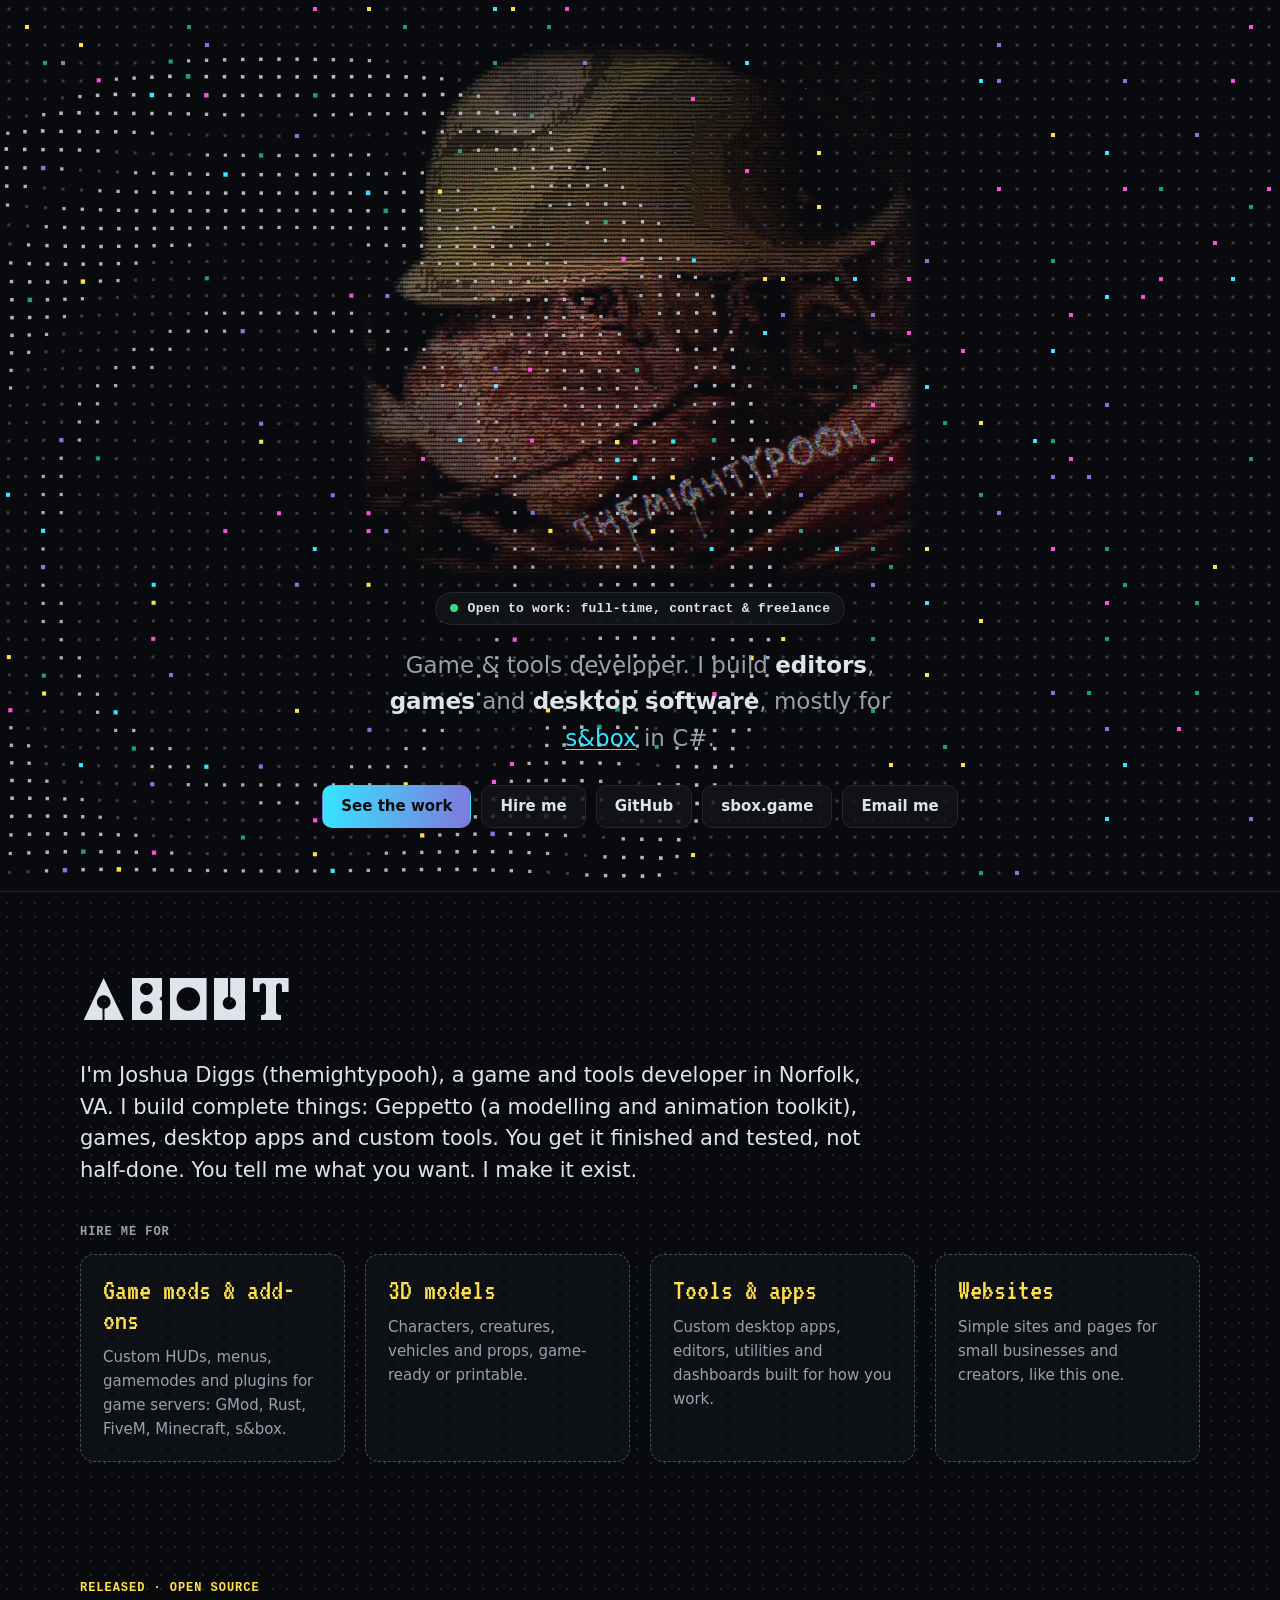
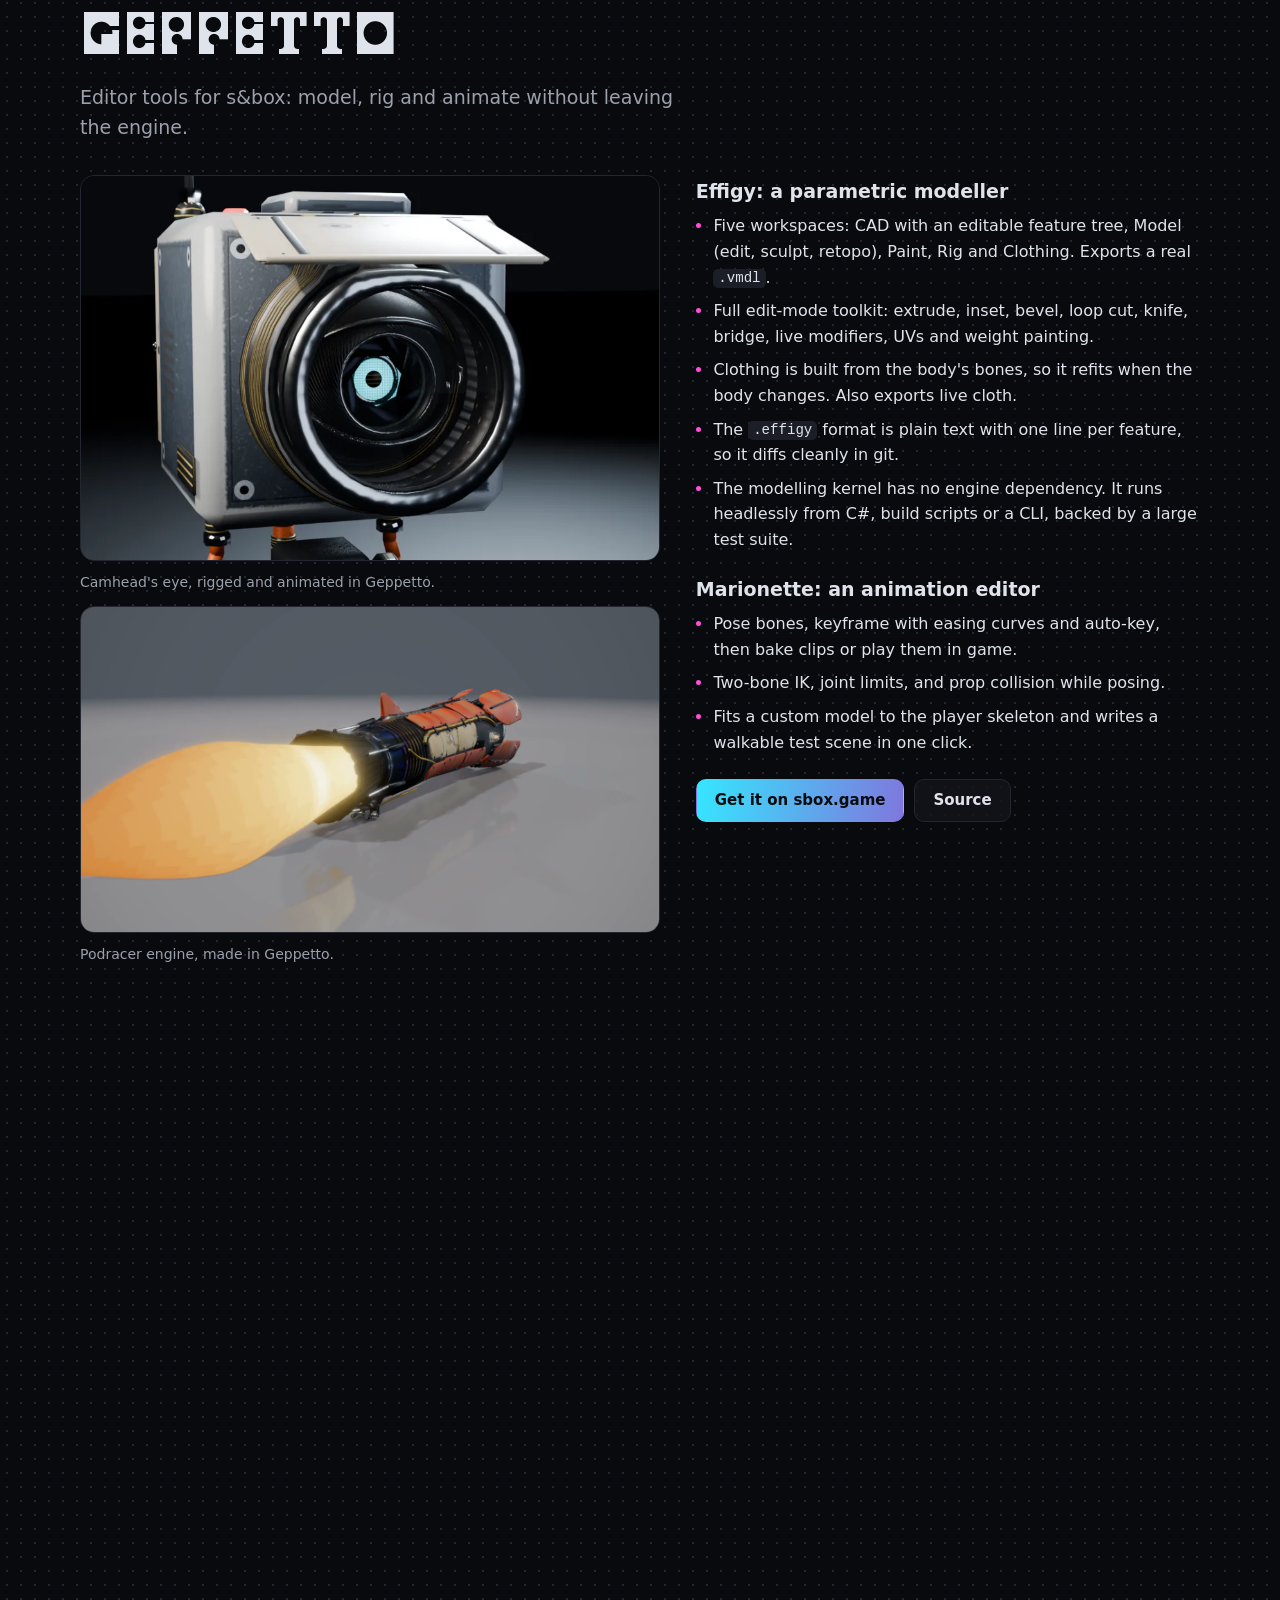
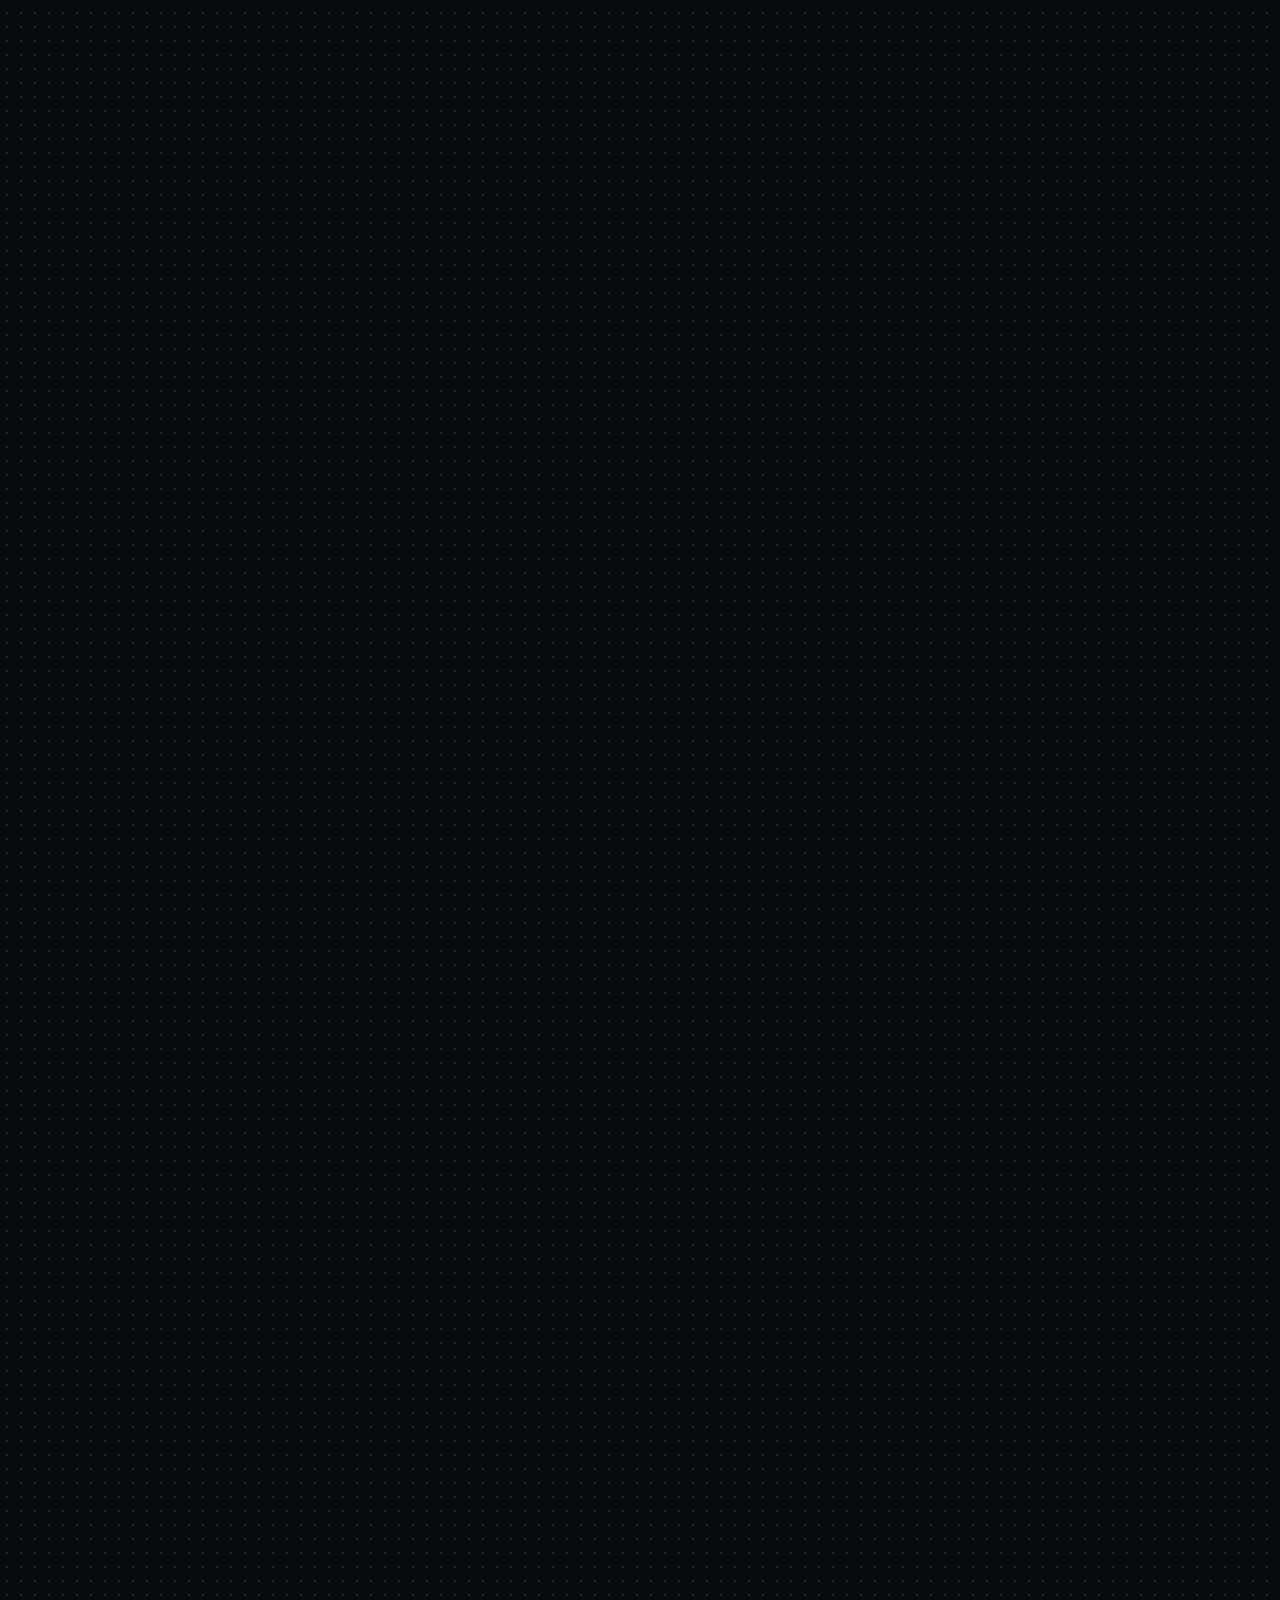
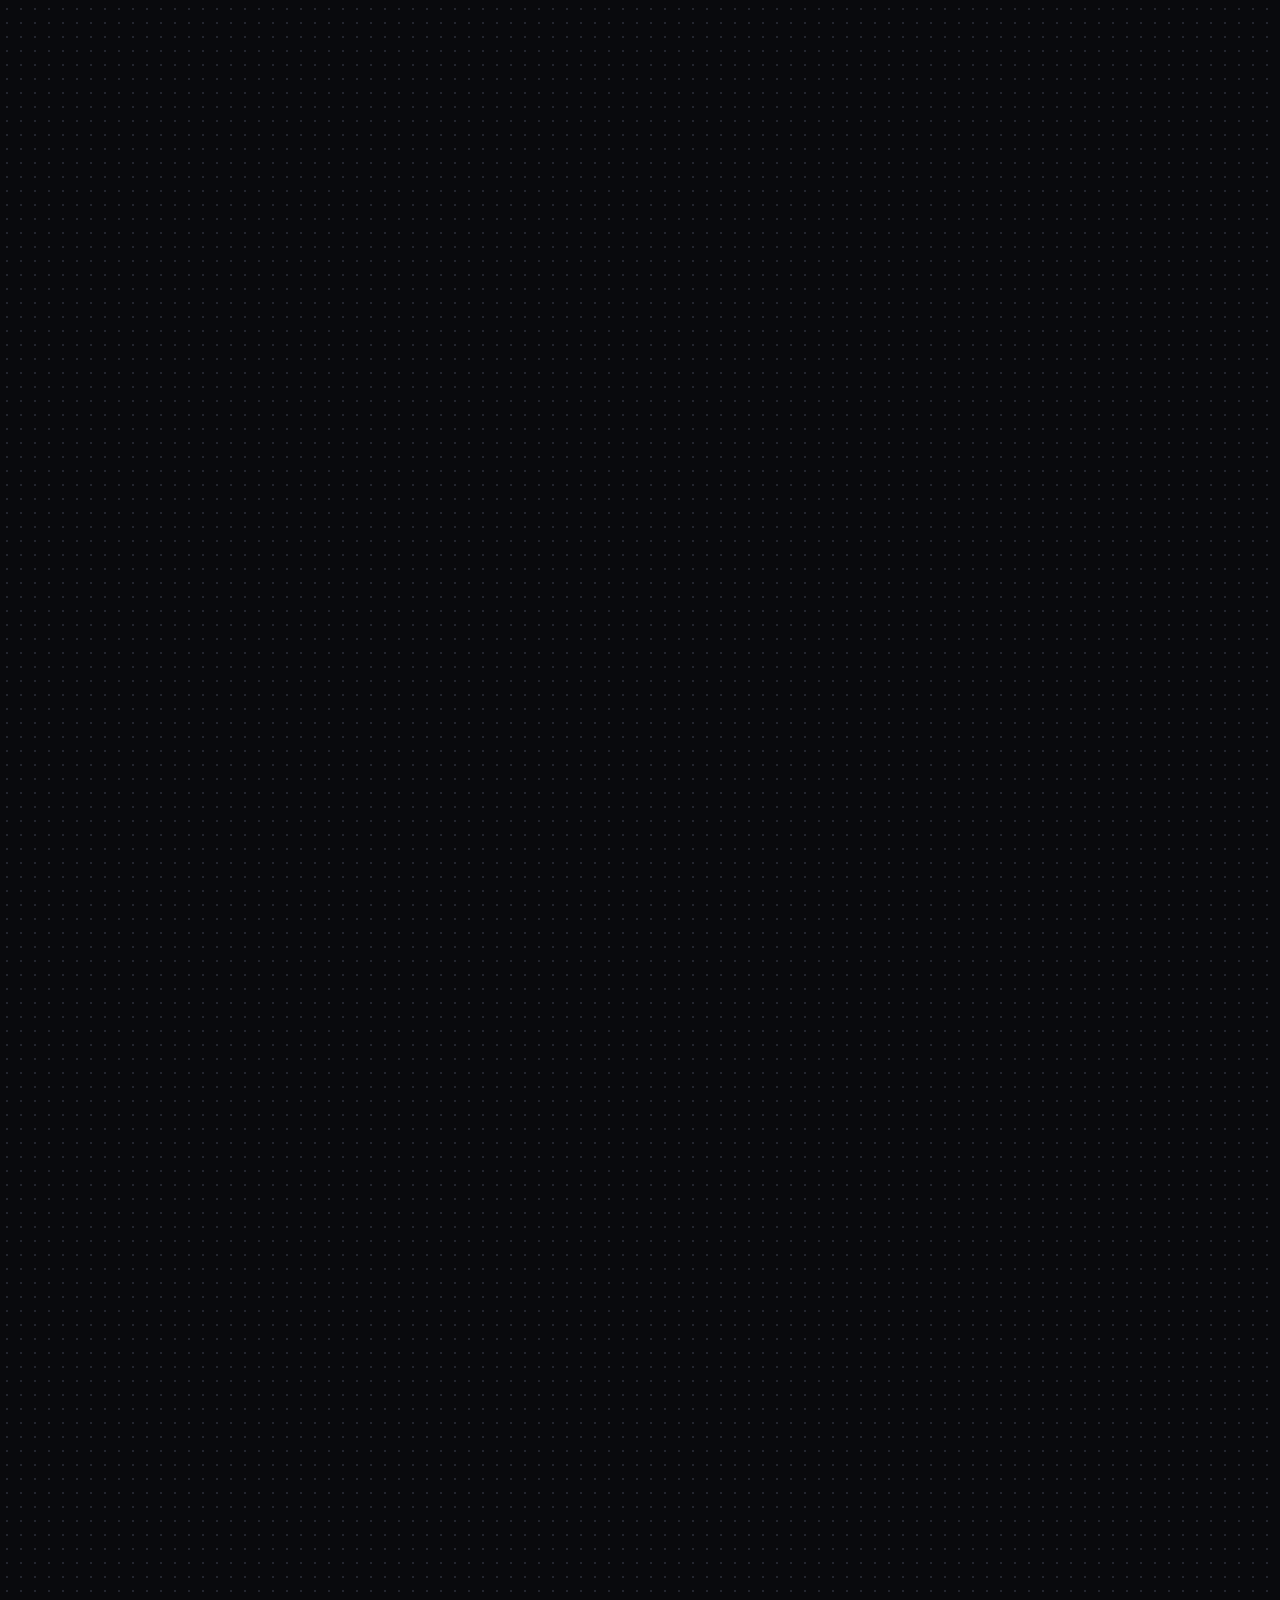
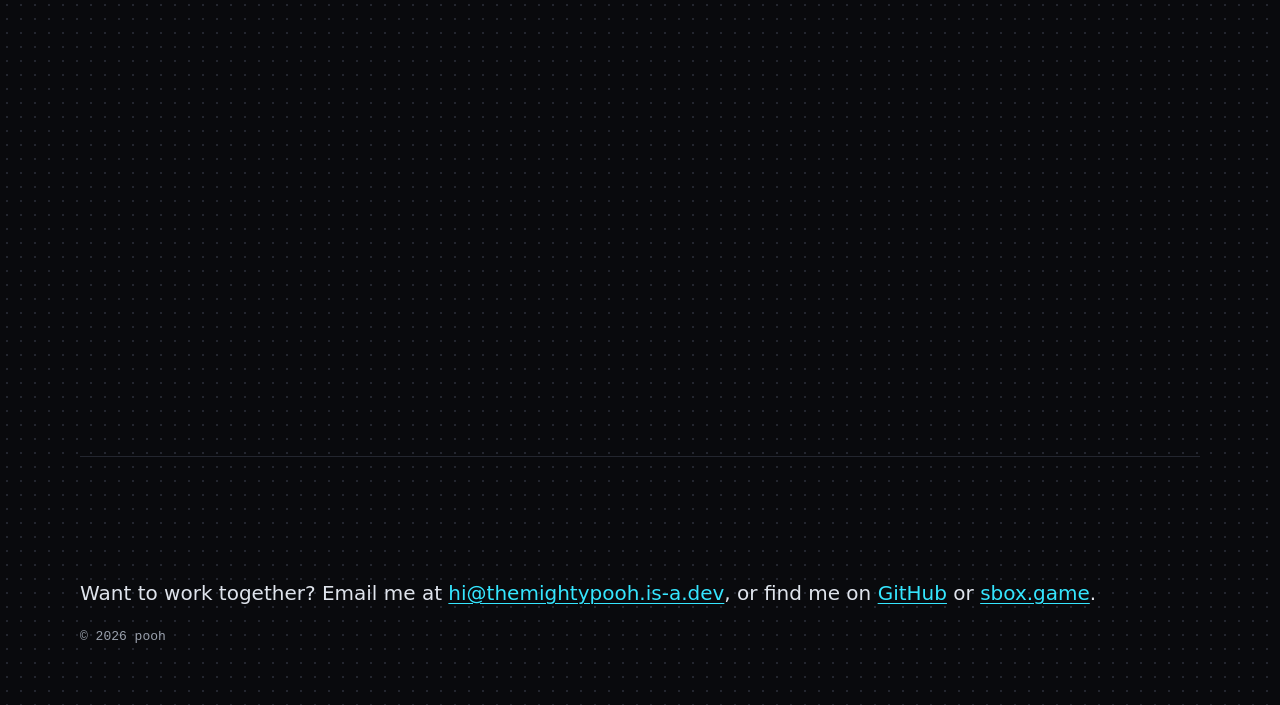
==== index.html @ 2a0cbde3 "Phones: static CSS dot grid behind the hero instead Co-Authored-By: Claude Opus 5.5 <noreply@anthrop" ====
<!doctype html>
<html lang="en">
<head>
<meta charset="utf-8">
<meta name="viewport" content="width=device-width, initial-scale=1">
<title>pooh — game & tools developer</title>
<meta name="description" content="Game and tools developer for s&box. Geppetto (Effigy + Marionette), wavegoo, Midnight AM, Survey Sentence and more.">
<meta property="og:title" content="pooh — game & tools developer">
<meta property="og:description" content="Editors, games and desktop software, mostly for s&box.">
<meta property="og:image" content="https://themightypooh.github.io/img/wavegoo-poster.jpg">
<meta name="theme-color" content="#090a0d">
<link rel="preload" href="fonts/WavegooRoundsquare.woff2" as="font" type="font/woff2" crossorigin>
<link rel="stylesheet" href="style.css?v=5">
<link rel="stylesheet" href="mini-desktop.css?v=15">
</head>
<body>

<header class="hero">
  <canvas id="dots" aria-hidden="true"></canvas>
  <video class="hero-splash lazy-video" data-src="media/rat-splash-hero.mp4" data-hold="3.9,6.85" muted playsinline preload="none" poster="img/rat-poster.webp" aria-label="THEMIGHTYPOOH rat splash"></video>
  <div class="hero-inner wrap">
    <p class="status"><span class="pulse"></span>Open to work: full-time, contract &amp; freelance</p>
    <p class="lede">Game &amp; tools developer. I build <b>editors</b>, <b>games</b> and <b>desktop software</b>, mostly for <a href="https://sbox.game/pooh">s&amp;box</a> in C#.</p>
    <nav class="links">
      <a class="btn" href="#work">See the work</a>
      <a class="btn ghost" href="#about">Hire me</a>
      <a class="btn ghost" href="https://github.com/themightypooh">GitHub</a>
      <a class="btn ghost" href="https://sbox.game/pooh">sbox.game</a>
      <a class="btn ghost js-mail" href="#about" data-u="hi" data-d="themightypooh.is-a.dev">Email me</a>
    </nav>
  </div>
</header>

<main id="work">

  <section class="wrap" id="about">
    <h2 class="section-title">About</h2>
    <p class="about">I'm Joshua Diggs (themightypooh), a game and tools developer in Norfolk, VA. I build complete things: Geppetto (a modelling and animation toolkit), games, desktop apps and custom tools. You get it finished and tested, not half-done. You tell me what you want. I make it exist.</p>
    <h3 class="hire-title">Hire me for</h3>
    <div class="lab hire">
      <article>
        <h3>Game mods &amp; add-ons</h3>
        <p>Custom HUDs, menus, gamemodes and plugins for game servers: GMod, Rust, FiveM, Minecraft, s&amp;box.</p>
      </article>
      <article>
        <h3>3D models</h3>
        <p>Characters, creatures, vehicles and props, game-ready or printable.</p>
      </article>
      <article>
        <h3>Tools &amp; apps</h3>
        <p>Custom desktop apps, editors, utilities and dashboards built for how you work.</p>
      </article>
      <article>
        <h3>Websites</h3>
        <p>Simple sites and pages for small businesses and creators, like this one.</p>
      </article>
    </div>
  </section>

  <section class="feature wrap">
    <div class="feature-head">
      <p class="tag released">Released · open source</p>
      <h2>Geppetto</h2>
      <p class="sub">Editor tools for s&amp;box: model, rig and animate without leaving the engine.</p>
    </div>
    <div class="feature-body">
      <div class="gallery two">
        <figure class="clip">
          <video class="lazy-video" data-src="media/camhead-eyes.mp4" poster="img/camhead-eyes-poster.webp" muted loop playsinline preload="none" width="900" height="900" style="aspect-ratio:3/2;object-fit:cover;object-position:50% 45%" aria-label="Camhead, the camcorder-headed robot, looking around and blinking"></video>
          <figcaption>Camhead's eye, rigged and animated in Geppetto.</figcaption>
        </figure>
        <figure class="clip">
          <video class="lazy-video" data-src="media/podracer-engine.mp4" poster="img/podracer-engine-poster.jpg" muted loop playsinline preload="none" width="1280" height="720" aria-label="Podracer engine orbit: intake fan spinning, engine lights up to a full burn and shuts down"></video>
          <figcaption>Podracer engine, made in Geppetto.</figcaption>
        </figure>
      </div>
      <div class="copy">
        <h3>Effigy: a parametric modeller</h3>
        <ul>
          <li>Five workspaces: CAD with an editable feature tree, Model (edit, sculpt, retopo), Paint, Rig and Clothing. Exports a real <code>.vmdl</code>.</li>
          <li>Full edit-mode toolkit: extrude, inset, bevel, loop cut, knife, bridge, live modifiers, UVs and weight painting.</li>
          <li>Clothing is built from the body's bones, so it refits when the body changes. Also exports live cloth.</li>
          <li>The <code>.effigy</code> format is plain text with one line per feature, so it diffs cleanly in git.</li>
          <li>The modelling kernel has no engine dependency. It runs headlessly from C#, build scripts or a CLI, backed by a large test suite.</li>
        </ul>
        <h3>Marionette: an animation editor</h3>
        <ul>
          <li>Pose bones, keyframe with easing curves and auto-key, then bake clips or play them in game.</li>
          <li>Two-bone IK, joint limits, and prop collision while posing.</li>
          <li>Fits a custom model to the player skeleton and writes a walkable test scene in one click.</li>
        </ul>
        <p class="actions">
          <a class="btn" href="https://sbox.game/pooh/geppetto">Get it on sbox.game</a>
          <a class="btn ghost" href="https://github.com/themightypooh/Geppetto">Source</a>
        </p>
      </div>
    </div>
  </section>

  <section class="feature desk-section" id="desktop">
    <div class="feature-head wrap">
      <p class="tag released">Open source · daily driver · try it</p>
      <h2>wavegoo</h2>
      <p class="sub">My own desktop shell for KDE Plasma on Wayland, written from scratch in Quickshell (QML + GLSL). This is it, running in your browser: the same shaders, the same layout, shrunk to fit.</p>
    </div>
    <div class="desk-bleed">
      <div class="md-frame" id="md-frame">
        <div class="md-screen" id="md-screen" aria-label="Interactive miniature of the wavegoo desktop"></div>
      </div>
    </div>
    <div class="wrap desk-foot">
      <p class="md-hint md-hint-touch">Tap the orb for the start menu and drag things around, or open it fullscreen below and turn your phone sideways.</p>
      <p class="md-hint md-hint-mouse">Hover the bar, click the orb for the start menu, drag the cabinet, hourglass and counter anywhere, drag a note onto a drawer, click the hourglass. Best on a big screen.</p>
      <p class="actions"><a class="btn" href="phone.html">Open it on your phone</a> <a class="btn ghost" href="https://github.com/themightypooh/wavegoo">View on GitHub</a></p>
    </div>
  </section>


  <section class="wrap">
    <h2 class="section-title">Games in progress</h2>
    <div class="cards">

      <article class="card" id="midnight-am">
        <video class="cover lazy-video" data-src="media/mam-trailer.mp4" poster="img/mam-trailer-poster.jpg" muted loop playsinline preload="none" width="1280" height="720" aria-label="Midnight AM trailer: the booth, the blinds, the ON AIR sign"></video>
        <p class="tag released">s&amp;box · Published*</p>
        <h3>Midnight AM</h3>
        <p class="footnote">*Published, so technically complete. But I shall return.</p>
        <p>A cosy first-person game where you host a late-night radio show over an 8-hour shift in real time: take phone-in callers, spin vinyl and decorate the studio.</p>
        <ul>
          <li><b>An in-game retro computer</b> with around 20 apps: a casino, chess, minesweeper, a terminal, a mixer and a vinyl press.</li>
          <li><b>A built-in synth engine</b>, song sequencer, voice recorder and WAV writer.</li>
          <li><b>Instruments to collect and play,</b> with effects pedals that change how each one sounds.</li>
          <li><b>A shop for decorating the studio</b> however you like: wallpaper, flooring, speakers and more.</li>
        </ul>
        <div class="thumbs">
          <a href="img/mam-onair.webp"><img decoding="async" src="img/mam-onair.webp" alt="In-game: the ON AIR sign over the booth wall" loading="lazy"></a>
          <a href="img/mam-casino.webp"><img decoding="async" src="img/mam-casino.webp" alt="In-game: blackjack in the computer's casino app" loading="lazy"></a>
          <a href="img/mam-pedals.webp"><img decoding="async" src="img/mam-pedals.webp" alt="In-game: ten effects pedals, from overdrive and reverb to fuzz and delay" loading="lazy"></a>
        </div>
      </article>

      <article class="card">
        <video class="cover lazy-video" data-src="media/survey-pull.mp4" poster="img/survey-pull-poster.jpg" muted loop playsinline preload="none" width="1280" height="592" aria-label="In-game: jumping up to catch the sonar scope and pulling it down"></video>
        <p class="tag">s&amp;box · WIP</p>
        <h3>Survey Sentence</h3>
        <p>A prisoner, sealed alone in a windowless pod, finds and prints subjects using a sonar scope and a 3D printer. It's a PS1-style remake of my earlier game <a href="https://sbox.game/pooh/deep_survey">Deep Survey</a>, which you can play now.</p>
        <ul>
          <li>The sonar scope turns an outside camera into echolocation through a depth post-process, displayed on a curved CRT.</li>
          <li>A true first-person body, with animation takes checked for how fast they swing the camera.</li>
          <li>A layered sound director with ducking and loudness (LUFS) targets.</li>
        </ul>
      </article>

      <article class="card">
        <img decoding="async" class="cover" src="img/arcade-front.webp" alt="The Linden Arcade at night in s&amp;box: a brick theatre front with a neon script sign, a marquee reading TOKENS 4 FOR $1 and PRIZE COUNTER INSIDE, and a crashed flying saucer on the roof" loading="lazy" width="1440" height="900">
        <p class="tag">s&amp;box · WIP</p>
        <h3>Inside The Arcade</h3>
        <p>A first-person retro arcade where every cabinet runs its own playable game, and many let you go <i>inside</i> them.</p>
        <ul>
          <li><b>Climb into the games.</b> Win the MIND-LINK headset at the prize counter and GO INSIDE puts you in the machine: the sub in Torpedo Alley, the bass boat in Lunker Lake, the kitchen in Cover Fire.</li>
          <li><b>See through the cabinets.</b> Win the X-ray specs and look straight through any machine's shell at the boards, motors, CRT and wiring inside, with markers that explain each part.</li>
          <li><b>28 real games, not props.</b> A kitchen brawler, a rally stage, a shmup, a zombie light-gun holdout, skee-ball and a physics claw machine.</li>
          <li><b>Four pinball tables</b> on custom physics, each in its own era of cabinet, with dot-matrix and video displays.</li>
          <li><b>A few hours after school.</b> Feed tokens, win tickets, trade them at the prize counter, and be at the doors when Mom comes to pick you up.</li>
          <li><b>Every kid on the floor is generated:</b> one low-poly body, one 256 px atlas, thousands of clip-checked looks.</li>
          <li>Each game is tested headlessly with simulations and soak runs, and the packed floor holds 60 fps.</li>
        </ul>
        <div class="thumbs">
          <a href="img/arcade-prize-counter.webp"><img decoding="async" src="img/arcade-prize-counter.webp" alt="The prize counter: the attendant behind a glass case of penny candy, paddle balls and toys, with top prizes in a padded display under a neon PRIZES sign" loading="lazy"></a>
          <a href="img/arcade-balcony.webp"><img decoding="async" src="img/arcade-balcony.webp" alt="The view from the balcony: a crawl tube sweeping down to the floor, a Gyro 360 ride and cabinets under pennant flags" loading="lazy"></a>
          <a href="img/arcade-01_cast_lineup.webp"><img decoding="async" src="img/arcade-01_cast_lineup.webp" alt="The whole cast lined up: the player, the kids, the moms, the cooks, the prize-counter attendant and the shambler" loading="lazy"></a>
        </div>
      </article>

      <article class="card card-assets" id="assets">
        <p class="tag">Models · props &amp; sets</p>
        <h3>Assorted assets</h3>
        <p>A diner kitchen, cars and curios, all modelled by me.</p>
        <div class="reel">
          <div class="reel-track" tabindex="0" aria-label="Asset gallery, drifting slowly. Hover or focus to hold it">
            <figure class="reel-tile"><a href="img/asset-sq-fryer.webp"><img decoding="async" src="img/asset-sq-fryer.webp" alt="Gas deep fryer with baskets up and the cabinet door open on the gas valve" loading="lazy" width="900" height="900"></a><figcaption>Fryer</figcaption></figure>
            <figure class="reel-tile"><a href="img/asset-sq-sodafountain.webp"><img decoding="async" src="img/asset-sq-sodafountain.webp" alt="Ice Cold Drinks soda fountain with a row of nozzles over the drip tray" loading="lazy" width="900" height="900"></a><figcaption>Soda fountain</figcaption></figure>
            <figure class="reel-tile"><a href="img/asset-sq-dishwasher.webp"><img decoding="async" src="img/asset-sq-dishwasher.webp" alt="Stainless pass-through commercial dishwasher with drain boards" loading="lazy" width="900" height="900"></a><figcaption>Dishwasher</figcaption></figure>
            <figure class="reel-tile"><a href="img/asset-sq-liquorrack.webp"><img decoding="async" src="img/asset-sq-liquorrack.webp" alt="Tiered diner liquor rack stacked with bottles on a wood cabinet" loading="lazy" width="900" height="900"></a><figcaption>Liquor rack</figcaption></figure>
            <figure class="reel-tile"><a href="img/asset-sq-range.webp"><img decoding="async" src="img/asset-sq-range.webp" alt="Four-burner gas range with oven and back shelf" loading="lazy" width="900" height="900"></a><figcaption>Range</figcaption></figure>
            <figure class="reel-tile"><a href="img/asset-sq-flattop.webp"><img decoding="async" src="img/asset-sq-flattop.webp" alt="Flat-top griddle on an open stainless stand" loading="lazy" width="900" height="900"></a><figcaption>Flat-top</figcaption></figure>
            <figure class="reel-tile"><a href="img/asset-sq-sink3.webp"><img decoding="async" src="img/asset-sq-sink3.webp" alt="Three-compartment stainless dish sink with drain board" loading="lazy" width="900" height="900"></a><figcaption>3-bay sink</figcaption></figure>
            <figure class="reel-tile"><a href="img/asset-sq-barstool.webp"><img decoding="async" src="img/asset-sq-barstool.webp" alt="Ladder-back bar stool with a red vinyl seat" loading="lazy" width="900" height="900"></a><figcaption>Bar stool</figcaption></figure>
            <figure class="reel-tile"><a href="img/asset-sq-van.webp"><img decoding="async" src="img/asset-sq-van.webp" alt="Boxy white delivery van" loading="lazy" width="900" height="900"></a><figcaption>Delivery van</figcaption></figure>
            <figure class="reel-tile"><a href="img/asset-sq-minivan.webp"><img decoding="async" src="img/asset-sq-minivan.webp" alt="Blue boxy wagon with roof rack" loading="lazy" width="900" height="900"></a><figcaption>Wagon</figcaption></figure>
            <figure class="reel-tile"><a href="img/asset-sq-pedals.webp"><img decoding="async" src="img/asset-sq-pedals.webp" alt="Board of colourful guitar effect pedals" loading="lazy" width="900" height="900"></a><figcaption>Pedals</figcaption></figure>
            <figure class="reel-tile"><a href="img/asset-sq-guitar.webp"><img decoding="async" src="img/asset-sq-guitar.webp" alt="Black pointed electric guitar" loading="lazy" width="900" height="900"></a><figcaption>Guitar</figcaption></figure>
          </div>
          <button type="button" class="reel-toggle" aria-pressed="false" aria-label="Pause the gallery"><i aria-hidden="true"></i><span>pause</span></button>
        </div>
      </article>

    </div>
  </section>

  <section class="wrap">
    <h2 class="section-title">Toolbox</h2>
    <ul class="skills">
      <li>C#</li><li>s&amp;box / Source 2</li><li>Editor tooling</li><li>Gameplay systems</li><li>Physics &amp; simulation</li>
      <li>GLSL shaders</li><li>QML / Quickshell</li><li>Python</li><li>Blender (modelling + scripting)</li>
      <li>Procedural generation</li><li>Automated testing</li><li>Linux · KDE · Wayland</li><li>Git</li>
    </ul>
  </section>

  <section class="wrap" id="stash">
    <details class="breakdown more-me stash">
      <summary>Secret stash: psst, wanna see a brain learn?</summary>
      <div class="feature desk-section" id="pinoch">
        <div class="feature-head wrap">
          <p class="tag released">AI from scratch · play with it</p>
          <h2>Pinoch</h2>
          <p class="sub">An AI I built completely from scratch that learns to talk the way a kid does, starting from nothing. Pinoch is its body, and he grows up as it learns. This is what he looks like before he's been given anything: no lessons and not even his first words.</p>
        </div>
        <div class="desk-bleed">
          <div class="pn-frame" id="pn-frame">
            <iframe id="pn-screen" data-src="pinoch/index.html?demo=1" title="Pinoch: a creature that grows as my from-scratch language model trains (demo run)" scrolling="no"></iframe>
            <button class="pn-start" id="pn-start" type="button"><span class="pn-play" aria-hidden="true"></span>START PINOCH<small>a two-minute demo run</small></button>
          </div>
        </div>
        <div class="wrap desk-foot">
          <p class="md-hint">This is the real viewer on a two-minute demo run; on my desktop it follows the live training and I can talk to him. Tap to drop, hold to stream, pick a colour up top, and click Pinoch to pet him or right-click to poke.</p>
          <p class="actions"><a class="btn" href="pinoch-phone.html">Open it on your phone</a></p>
          <h3 class="brain-title">NPC brain</h3>
          <div class="npc-brain">
            <canvas aria-label="Animated brain diagram: senses light their lobe, a fast classifier in the cerebellum picks a reflex or hands off to the language model and memory, which answers through speech"></canvas>
            <p class="brain-info" aria-live="off"></p>
          </div>
          <p class="brain-cap">How a model like this drives a game NPC. Vision and hearing feed Kev, a small fast classifier: obvious stuff (a grenade beep, "jump") becomes an action straight away, like a reflex. Anything that needs thought goes to the language model with mission and memory, and comes back out as speech.</p>
        </div>
      </div>
    </details>
  </section>

  <section class="wrap" id="more">
    <details class="breakdown more-me">
      <summary>Made it here? You must be interested in finding out more about me!</summary>
      <div class="more-body">
        <p>I'm 30 and I live in Norfolk, Virginia.</p>
        <p><b>How I actually work:</b> I design the systems, direct AI-assisted development and review the code live as it's written, so I catch mistakes before they land. Then I test everything myself, in game, until it's right. Geppetto, Midnight AM and my whole desktop were built this way.</p>
        <p><b>What I bring:</b> the vision, the taste, and the patience to go back and forth on details for as long as it takes. I'll build your idea just as happily as my own.</p>
        <p><b>Why this, why now:</b> I've decided to kick my projects and portfolio into overdrive and get myself out there and hired or commissioned to do what I love doing: making things that people will use, remember, or just enjoy having. Them being satisfied with it is what satisfies me.</p>
        <p><b>Right now:</b> I'm looking for work: freelance, contract or full-time. I need the money and rent doesn't wait, so this isn't a weekend hobby, it's my full-time work now. I've got plenty of free time, I pick things up fast, and you'll have my full attention until you're happy with it.</p>
      </div>
    </details>
  </section>

</main>

<footer class="wrap">
  <p>Want to work together? Email me at <a class="js-mail" data-show="1" href="#about" data-u="hi" data-d="themightypooh.is-a.dev">my email</a>, or find me on <a href="https://github.com/themightypooh">GitHub</a> or <a href="https://sbox.game/pooh">sbox.game</a>.</p>
  <p class="fine">© 2026 pooh</p>
</footer>

<script>
  // lazy autoplay videos: load + play only while on screen; never autoplay with reduced motion
  (function () {
    var vids = document.querySelectorAll("video.lazy-video[data-src]");
    // data-hold="from,to": play the intro once, then keep looping from..to (the rat appears, then stays)
    document.querySelectorAll("video[data-hold]").forEach(function (v) {
      var h = v.dataset.hold.split(",").map(Number);
      function back() { v.currentTime = h[0]; v.play().catch(function () {}); }
      v.addEventListener("ended", back);
      v.addEventListener("timeupdate", function () { if (v.currentTime >= h[1] - 0.25) back(); });   // ~4 Hz, so jump early
      if (v.requestVideoFrameCallback) {   // frame-exact where supported
        var tick = function (now, m) { if (m.mediaTime >= h[1]) back(); v.requestVideoFrameCallback(tick); };
        v.requestVideoFrameCallback(tick);
      }
    });
    var still = window.matchMedia && matchMedia("(prefers-reduced-motion: reduce)").matches ||
      !!(navigator.connection && navigator.connection.saveData);   // data saver: posters only, tap to play
    function load(v) { if (!v.src) { v.src = v.dataset.src; v.preload = "auto"; } }
    if (still) {   // keep posters; let people opt in by tapping
      vids.forEach(function (v) { v.addEventListener("click", function () { load(v); v.paused ? v.play() : v.pause(); }); });
      return;
    }
    if (!("IntersectionObserver" in window)) { vids.forEach(function (v) { load(v); v.play().catch(function () {}); }); return; }
    var io = new IntersectionObserver(function (es) {
      es.forEach(function (e) {
        var v = e.target;
        if (e.isIntersecting) { load(v); var p = v.play(); if (p) p.catch(function () {}); }
        else if (v.src) v.pause();
      });
    }, { rootMargin: "200px 0px", threshold: 0.01 });
    vids.forEach(function (v) { io.observe(v); });
  })();
</script>
<script>
  // email links are put together here so the address isn't sitting in the HTML for scrapers
  document.querySelectorAll("a.js-mail").forEach(function (a) {
    var m = a.dataset.u + "@" + a.dataset.d;
    a.href = "mailto:" + m;
    if (a.dataset.show) a.textContent = m;
  });
</script>
<script src="dots.js?v=2" defer></script>
<script src="assets-reel.js" defer></script>
<script src="npc-brain.js" defer></script>
<script src="mini-desktop-shaders.js?v=12" defer></script>
<script src="mini-desktop.js?v=18" defer></script>
<script>
(() => { const f = document.getElementById("pn-frame"), i = document.getElementById("pn-screen"), go = document.getElementById("pn-start"); if (!f || !i) return;
  const fit = () => { i.style.transform = "scale(" + f.clientWidth / 1280 + ")"; }; new ResizeObserver(fit).observe(f); fit();
  // nothing loads or runs until Start; after that it pauses whenever it's scrolled away
  let seen = true;
  const pause = () => { try { i.contentWindow.PN_PAUSED = !seen || document.hidden; } catch (e) {} };
  go.addEventListener("click", () => { i.src = i.dataset.src; go.remove(); i.addEventListener("load", pause); });
  new IntersectionObserver(([e]) => { seen = e.isIntersecting; pause(); }).observe(f);
  setInterval(() => {   // backup check, once a second: IntersectionObserver can lag when the tab isn't being painted
    if (!i.src) return; const r = f.getBoundingClientRect();
    const on = r.width > 0 && r.bottom > 0 && r.top < innerHeight; if (on !== seen) { seen = on; pause(); }
  }, 1000);
  document.addEventListener("visibilitychange", pause); })();
</script>
<script>
  // visit counter (abacus.jasoncameron.dev, no account): counts each browser at most once a day,
  // so refreshing doesn't inflate it. Read back by the desktop widget in ~/.config/quickshell/visits.
  (function () {
    if (!/(github\.io|is-a\.dev)$/.test(location.hostname)) return;   // only the live site counts, not local previews
    try {
      var day = new Date().toISOString().slice(0, 10);
      if (localStorage.getItem("counted") === day) return;
      localStorage.setItem("counted", day);
    } catch (e) {}
    fetch("https://abacus.jasoncameron.dev/hit/themightypooh-portfolio/visitors").catch(function () {});
  })();
</script>
</body>
</html>
---- style.css ----
@font-face {
  font-family: "VT323";
  src: url("fonts/VT323-Regular.woff2") format("woff2"), url("fonts/VT323-Regular.ttf") format("truetype");
  font-display: swap;
  font-display: swap;
}
@font-face {
  font-family: "Roundsquare";
  src: url("fonts/WavegooRoundsquare.woff2") format("woff2"), url("fonts/WavegooRoundsquare.ttf") format("truetype");
  font-display: swap;
  font-display: swap;
}

/* wavegoo palette */
:root {
  color-scheme: dark;
  --bg: #090a0d;
  --panel: #12141a;
  --line: #23262f;
  --dot: #4a505c;
  --text: #dfe4ec;
  --muted: #9aa1ad;
  --goo-a: #7f77dd;
  --goo-b: #1d9e75;
  --mag: #ff4fd8;
  --cyan: #35e6ff;
  --yel: #ffe04a;
  --radius: 14px;
  --display: "Roundsquare", system-ui, sans-serif;
  --mono: ui-monospace, "JetBrains Mono", "Fira Code", monospace;
}

* { box-sizing: border-box; }
html { scroll-behavior: smooth; }
body {
  margin: 0;
  background: var(--bg);
  background-image: radial-gradient(var(--line) 1px, transparent 1.2px);
  background-size: 14px 14px;
  color: var(--text);
  font: 16px/1.6 system-ui, -apple-system, "Segoe UI", Roboto, sans-serif;
  -webkit-font-smoothing: antialiased;
}
a { color: var(--cyan); text-decoration-thickness: 1px; text-underline-offset: 3px; }
a:hover { color: var(--yel); }
img, video { display: block; max-width: 100%; height: auto; }
code { font-family: var(--mono); font-size: .88em; background: #1b1e26; padding: .1em .35em; border-radius: 5px; }
b { color: #fff; font-weight: 650; }

.wrap { width: min(1120px, 100% - 32px); margin-inline: auto; }

/* ---------- hero ---------- */
.hero {
  position: relative;
  min-height: min(96vh, 900px);
  display: flex; flex-direction: column; align-items: center; justify-content: center;
  text-align: center;
  padding: clamp(24px, 5vh, 56px) 0 0;
  overflow: hidden;
  border-bottom: 1px solid var(--line);
  background: var(--bg);
}
#dots { position: absolute; inset: 0; width: 100%; height: 100%; }
.hero-inner { position: relative; padding: 0 0 clamp(40px, 7vh, 80px); pointer-events: none; display: flex; flex-direction: column; align-items: center; }
.hero-inner a, .hero-inner .btn { pointer-events: auto; }
.hero-inner { z-index: 1; }
.hero-splash { position: relative; z-index: 1; display: block; width: min(calc(100% - 32px), 620px, 62vh); aspect-ratio: 1080 / 1032; object-fit: cover; margin: 0 auto clamp(4px, 1.5vh, 16px); }
/* the rat footage is near-black around the artwork: lighten drops that out so the page shows
   through, and a thin feather on the frame edges hides the seam without touching the artwork */
.hero-splash, .video video.blend {
  mix-blend-mode: lighten;
  --fade: linear-gradient(90deg, transparent, #000 4%, #000 96%, transparent), linear-gradient(transparent, #000 4%, #000 96%, transparent);
  -webkit-mask-image: var(--fade); -webkit-mask-composite: source-in;
  mask-image: var(--fade); mask-composite: intersect;
}
/* the player keeps its bottom edge solid so the controls stay visible */
.video video.blend { border: 0; border-radius: 0; background: none; box-shadow: none;
  --fade: linear-gradient(90deg, transparent, #000 4%, #000 96%, transparent), linear-gradient(transparent, #000 4%); }
.status {
  display: inline-flex; align-items: center; gap: 10px;
  font: 600 13px/1 var(--mono); letter-spacing: .02em;
  color: var(--text);
  background: rgba(18, 20, 26, .8); backdrop-filter: blur(6px);
  border: 1px solid var(--line); border-radius: 999px;
  padding: 9px 14px; margin: 0 0 22px;
}
.pulse { width: 8px; height: 8px; border-radius: 50%; background: #3ddc84; box-shadow: 0 0 0 0 #3ddc8488; animation: pulse 2s infinite; }
@keyframes pulse { 70% { box-shadow: 0 0 0 9px #3ddc8400; } 100% { box-shadow: 0 0 0 0 #3ddc8400; } }
h1 {
  font: 400 clamp(84px, 19vw, 220px)/.85 var(--display);
  margin: 0 0 18px;
  letter-spacing: -.01em;
  background: linear-gradient(100deg, var(--goo-a), var(--mag) 45%, var(--cyan) 75%, var(--goo-b));
  -webkit-background-clip: text; background-clip: text; color: transparent;
}
.lede { font-size: clamp(18px, 2.3vw, 23px); max-width: 36ch; margin: 0 auto 28px; color: var(--muted); }
.lede b { color: var(--text); }
.links, .actions { display: flex; flex-wrap: wrap; gap: 10px; margin: 0; }

.btn {
  display: inline-block; text-decoration: none;
  font: 650 15px/1 system-ui, sans-serif;
  padding: 13px 18px; border-radius: 10px;
  color: #0b0c10; background: linear-gradient(100deg, var(--cyan), var(--goo-a));
  border: 1px solid transparent;
  transition: transform .15s, filter .15s;
}
.btn:hover { color: #0b0c10; transform: translateY(-1px); filter: brightness(1.1); }
.btn.ghost { background: rgba(18, 20, 26, .8); color: var(--text); border-color: var(--line); }
.btn.ghost:hover { border-color: var(--dot); color: #fff; }

/* ---------- sections ---------- */
main > section { padding-top: clamp(64px, 10vw, 120px); }
.section-title, .feature h2 {
  font: 400 clamp(36px, 6vw, 60px)/1 var(--display);
  margin: 0 0 28px;
}
.tag {
  font: 600 12px/1 var(--mono); text-transform: uppercase; letter-spacing: .08em;
  color: var(--muted); margin: 0 0 12px;
}
.tag.released { color: var(--yel); }
.footnote { color: var(--muted); font: italic 14px/1.4 var(--mono); margin: -4px 0 12px; }
.sub { color: var(--muted); font-size: 19px; max-width: 52ch; margin: -12px 0 32px; }
h3 { font-size: 19px; line-height: 1.3; margin: 0 0 10px; }

/* feature blocks */
.feature-body { display: grid; grid-template-columns: 1.15fr 1fr; gap: 36px; align-items: start; }
.feature .copy h3 { margin-top: 4px; }
.feature .copy h3 + ul { margin-bottom: 24px; }
ul { padding-left: 1.1em; margin: 0 0 18px; }
li { margin: 0 0 8px; }
li::marker { color: var(--mag); }

.gallery { display: grid; gap: 12px; }
.gallery img, .video video, .clip video, .cover, .thumbs img {
  border-radius: var(--radius); border: 1px solid var(--line); background: var(--panel);
}
.clip { margin: 0; }
.clip video { width: 100%; display: block; }
.gallery.small { grid-template-columns: 1fr 1fr; margin: 6px 0 20px; }
.video { margin: 0; position: sticky; top: 24px; }
.video video { width: 100%; box-shadow: 0 30px 80px -30px #7f77dd55; }
.shot { margin: 0; position: sticky; top: 24px; }
.shot img { width: 100%; height: auto; display: block; border: 1px solid var(--line, #2a2d38); border-radius: var(--radius); box-shadow: 0 30px 80px -30px #ff8a3d55; }

/* game cards */
.cards { display: grid; grid-template-columns: repeat(2, 1fr); gap: 20px; }
.card {
  background: var(--panel); border: 1px solid var(--line); border-radius: calc(var(--radius) + 4px);
  padding: 14px 14px 20px; display: flex; flex-direction: column;
}
.card > :not(.cover) { margin-inline: 8px; }
.card .cover { width: 100%; aspect-ratio: 16 / 10; object-fit: cover; margin-bottom: 18px; }
.card h3 { font: 400 36px/1 "VT323", var(--mono); color: var(--yel); }
.card p { color: var(--muted); }
.card ul { color: var(--text); font-size: 15px; }
.thumbs { display: grid; grid-template-columns: repeat(3, 1fr); gap: 8px; margin-top: auto; }
.thumbs img { aspect-ratio: 4 / 3; object-fit: cover; border-radius: 9px; }
.card video.cover { aspect-ratio: 1280 / 592; display: block; }
.thumbs.wide img { aspect-ratio: 1200 / 554; }
.video.extra { position: static; margin: 4px 8px 14px; }
.video.extra video { box-shadow: none; display: block; }
.thumbs.wide-set { row-gap: 8px; }
.thumbs a { display: block; }
.thumbs a img { width: 100%; display: block; }

/* splash and extras */
.muted, figcaption { color: var(--muted); font-size: 14px; }
figcaption { margin-top: 10px; }
.breakdown { margin-top: 28px; border: 1px solid var(--line); border-radius: var(--radius); background: var(--panel); padding: 18px; }
.breakdown summary { cursor: pointer; font-weight: 650; color: var(--cyan); }
.more-me summary { font: 400 26px/1.2 "VT323", var(--mono); color: var(--yel); }
.more-body { max-width: 62ch; margin-top: 16px; }
.more-body p { margin: 0 0 14px; }
.gallery a, .splash-still { display: block; }
.splash-still { max-width: 320px; margin-top: 24px; }
.splash-still img { border: 1px solid var(--line); border-radius: var(--radius); }
a:focus-visible, summary:focus-visible { outline: 2px solid var(--cyan); outline-offset: 5px; }

/* assorted assets */

/* lab */
.lab { display: grid; grid-template-columns: repeat(3, 1fr); gap: 20px; }
.lab article {
  border: 1px dashed var(--dot); border-radius: var(--radius); padding: 20px 22px;
  background: rgba(18, 20, 26, .6);
}
.lab h3 { font: 400 30px/1 "VT323", var(--mono); color: var(--yel); }
.lab p { color: var(--muted); font-size: 15px; margin: 0; }

/* about + hire */
#about { padding-top: 80px; }
.about { font-size: 21px; line-height: 1.5; max-width: 60ch; margin: 0 0 40px; }
.hire-title { font: 600 12px/1 var(--mono); text-transform: uppercase; letter-spacing: .08em; color: var(--muted); margin: 0 0 16px; }
.lab.hire { grid-template-columns: repeat(auto-fit, minmax(220px, 1fr)); }

/* skills */
.skills { list-style: none; padding: 0; display: flex; flex-wrap: wrap; gap: 10px; }
.skills li {
  margin: 0; font: 500 14px/1 var(--mono); padding: 10px 14px; border-radius: 999px;
  border: 1px solid var(--line); background: var(--panel);
}
.skills li:nth-child(4n+1) { border-color: #7f77dd66; }
.skills li:nth-child(4n+2) { border-color: #ff4fd855; }
.skills li:nth-child(4n+3) { border-color: #35e6ff55; }
.skills li:nth-child(4n)   { border-color: #ffe04a55; }

footer { padding: 100px 0 48px; color: var(--muted); border-top: 1px solid var(--line); margin-top: 100px; }
footer p:first-child { font-size: 20px; color: var(--text); }
.fine { font: 13px var(--mono); }

/* hero is centred under the rat */
.hero .links { justify-content: center; }

/* the browser skips laying out and painting sections until they're near the screen */
main > section ~ section { content-visibility: auto; contain-intrinsic-size: auto 1000px; }

/* phones: no animated dots behind the hero (dots.js bails out too) */
@media (hover: none), (max-width: 700px) {
  #dots { display: none; }
  .hero { background: radial-gradient(circle, #ffffff1f 1.2px, transparent 1.6px) 0 0 / 18px 18px, var(--bg); }
}

/* ---------- responsive ---------- */
@media (max-width: 900px) {
  .feature-body { grid-template-columns: 1fr; }
  .video, .shot { position: static; }
  .cards, .lab { grid-template-columns: 1fr; }
}
@media (max-width: 520px) {
  .hero { padding-top: 16px; min-height: 0; }
  .gallery.small { grid-template-columns: 1fr; }
  .btn { padding: 12px 15px; }
}
@media (prefers-reduced-motion: reduce) {
  .pulse { animation: none; }
  html { scroll-behavior: auto; }
}

/* the interactive desktop: edge to edge, but never taller than the window */
.desk-bleed { width: 100%; margin-top: 24px; }
.desk-bleed .md-frame { width: min(100%, calc(86vh * 16 / 9)); margin-inline: auto; border-inline: 0; }
.desk-foot { margin-top: 4px; }
.desk-foot .md-hint { margin: 0 0 16px; }

.md-hint-touch{display:none}
@media (hover: none){.md-hint-touch{display:block}.md-hint-mouse{display:none}}

/* assorted assets: a reel that drifts upward on its own (assets-reel.js) */
.card-assets { display: flex; flex-direction: column; }
.card-assets .reel { flex: none; width: 100%; aspect-ratio: 16 / 10; min-height: 0; margin-bottom: 18px; }
.card-assets .reel .reel-track { height: 100%; }
.reel {
  position: relative; margin-top: 6px;
  border-radius: var(--radius); border: 1px solid var(--line);
  background: radial-gradient(120% 60% at 50% 0%, #7f77dd14, transparent 70%), #0d0f14;
  overflow: hidden;
}
.reel-track {
  position: absolute; inset: 0; overflow-y: auto; padding: 10px 10px 0;
  scrollbar-width: none; overscroll-behavior: contain; cursor: grab;
  display: grid; grid-template-columns: 1fr 1fr; column-gap: 10px; align-content: start;
  /* pieces fade in at the bottom and out at the top instead of being sliced off */
  -webkit-mask-image: linear-gradient(transparent, #000 56px, #000 calc(100% - 56px), transparent);
  mask-image: linear-gradient(transparent, #000 56px, #000 calc(100% - 56px), transparent);
}
.reel-track::-webkit-scrollbar { display: none; }
.reel-track:focus-visible { outline: 2px solid var(--cyan); outline-offset: -4px; border-radius: var(--radius); }
.reel.dragging .reel-track { cursor: grabbing; user-select: none; }
.reel-tile {
  --accent: var(--goo-a);
  position: relative; margin: 0 0 10px; border-radius: 10px; overflow: hidden;
  border: 1px solid var(--line); background: var(--panel);
  transition: border-color .25s, box-shadow .25s;
}
.reel-tile:nth-child(4n+2) { --accent: var(--mag); }
.reel-tile:nth-child(4n+3) { --accent: var(--cyan); }
.reel-tile:nth-child(4n)   { --accent: var(--yel); }
/* a mosaic: one wide piece, then two side by side (keep the set a multiple of 3 so copies line up) */
.reel-tile:nth-child(3n+1) { grid-column: span 2; }
.reel-tile a { display: block; }
.reel-tile img { width: 100%; height: auto; aspect-ratio: 4 / 3; object-fit: cover; display: block; transition: transform .5s cubic-bezier(.2,.7,.2,1), filter .5s; filter: saturate(.92); }
.reel-tile figcaption {
  position: absolute; left: 10px; bottom: 10px; margin: 0;
  font: 600 12px/1 var(--mono); letter-spacing: .06em; text-transform: uppercase; color: #fff;
  background: rgba(9, 10, 13, .78); backdrop-filter: blur(6px);
  border: 1px solid color-mix(in srgb, var(--accent) 55%, transparent); border-radius: 999px;
  padding: 7px 11px; opacity: 0; transform: translateY(6px); transition: opacity .25s, transform .25s;
  pointer-events: none;
}
.reel-tile:nth-child(3n+1) img { aspect-ratio: 16 / 9; }
.reel-tile:hover, .reel-tile:focus-within {
  border-color: color-mix(in srgb, var(--accent) 70%, transparent);
  box-shadow: 0 18px 40px -22px var(--accent);
}
.reel-tile:hover img, .reel-tile:focus-within img { transform: scale(1.035); filter: saturate(1.08); }
.reel-tile:hover figcaption, .reel-tile:focus-within figcaption { opacity: 1; transform: none; }
@media (hover: none) { .reel-tile figcaption { opacity: 1; transform: none; } }
.reel-toggle {
  position: absolute; right: 12px; bottom: 12px; z-index: 1;
  display: inline-flex; align-items: center; gap: 8px; cursor: pointer;
  font: 600 12px/1 var(--mono); letter-spacing: .04em; text-transform: uppercase; color: var(--text);
  background: rgba(18, 20, 26, .82); backdrop-filter: blur(6px);
  border: 1px solid var(--line); border-radius: 999px; padding: 8px 12px;
  transition: border-color .15s, color .15s;
}
.reel-toggle:hover { border-color: var(--dot); color: #fff; }
.reel-toggle:focus-visible { outline: 2px solid var(--cyan); outline-offset: 3px; }
/* pause bars, or a play triangle once paused */
.reel-toggle i { width: 8px; height: 9px; border-inline: 3px solid var(--cyan); }
.reel.paused .reel-toggle i { width: 0; height: 0; border: 0; border-left: 8px solid var(--yel); border-block: 5px solid transparent; }
@media (max-width: 900px) { .card-assets .reel { flex: none; height: min(78vh, 640px); min-height: 0; } }
/* reel polish: media first like the other cards' covers. No top padding on the track, so one set of
   tiles is exactly one loop period and assets-reel.js wraps without a 10px jump. */
/* (removed order:-1 so text stays on top) */
.reel-track { padding-top: 0; grid-auto-rows: max-content; } /* rows keep their tile height; otherwise the fixed-height grid squashes them to slivers */
/* assets reel: uniform square tiles with gaps, inset from the panel */
.card-assets .reel-track { padding: 14px; box-sizing: border-box; display: grid; grid-template-columns: 1fr; gap: 14px; align-content: start; }
.card-assets .reel-tile, .card-assets .reel-tile:nth-child(3n+1) { grid-column: auto; margin: 0; border-radius: 10px; overflow: hidden; }
.card-assets .reel-tile img, .card-assets .reel-tile:nth-child(3n+1) img { aspect-ratio: 1 / 1; object-fit: cover; }
.card-assets .reel-tile, .card-assets .reel-tile:nth-child(3n+1) { width: 56%; justify-self: center; }
.card-assets .reel-tile, .card-assets .reel-tile:nth-child(3n+1) { width: 100%; justify-self: stretch; }

/* final: text on top, reel fills rest of card */
.card-assets { display: flex; flex-direction: column; }
.card-assets .reel { flex: 1 1 auto; aspect-ratio: auto; min-height: 420px; margin: 14px 0 0; }
.card-assets .reel .reel-track { position: absolute; inset: 0; height: auto; padding: 14px; grid-template-columns: 1fr; gap: 14px; }
.card-assets .reel-tile, .card-assets .reel-tile:nth-child(3n+1) { width: 100%; justify-self: stretch; }
.card-assets .reel-tile img, .card-assets .reel-tile:nth-child(3n+1) img { aspect-ratio: 1 / 1; object-fit: cover; }
.card-assets .reel { order: 0; }

/* secret stash: brain */
.stash .brain { position: relative; margin-top: 16px; border: 1px solid var(--line); border-radius: var(--radius); background: #0b0c10; }
.stash canvas { display: block; width: 100%; aspect-ratio: 1024 / 732; max-height: 70vh; }
.brain-info { position: absolute; left: 14px; bottom: 8px; margin: 0; font: 400 20px/1 "VT323", var(--mono); color: var(--cyan); }
.pn-frame { position: relative; width: min(100%, calc(86vh * 16 / 9)); aspect-ratio: 16 / 9; margin-inline: auto; overflow: hidden; background: #05080c; border-block: 1px solid #ffffff1a; }
.pn-frame iframe { position: absolute; left: 0; top: 0; width: 1280px; height: 720px; border: 0; transform-origin: 0 0; }
.pn-start { position: absolute; inset: 0; z-index: 1; display: flex; flex-direction: column; align-items: center; justify-content: center; gap: 12px;
  border: 0; cursor: pointer; color: #dfe4ec; font: 400 clamp(20px, 4vw, 34px)/1 var(--display); letter-spacing: 2px;
  background: radial-gradient(ellipse at 50% 55%, rgba(159,225,203,.14), transparent 65%), #05080c; }
.pn-start small { font: 14px/1.2 var(--mono); letter-spacing: 0; color: var(--muted); }
.pn-play { width: 0; height: 0; border-style: solid; border-width: 22px 0 22px 36px; border-color: transparent transparent transparent #9fe1cb; transition: transform .2s; }
.pn-start:hover .pn-play, .pn-start:focus-visible .pn-play { transform: scale(1.15); }
.brain-cap { max-width: 62ch; margin: 14px 0 0; color: var(--muted); font-size: 15px; }
.stash .brain-layers { position: relative; margin-top: 16px; border: 1px solid var(--line); border-radius: var(--radius); background: #0b0c10; }
.brain-title { margin: 28px 0 0; font-size: 18px; }
@media (max-width: 600px) { .brain-info { font-size: 15px; left: 10px; right: 10px; } }

/* Pinoch: NPC brain (npc-brain.js, ported from brain.js) */
.npc-brain { position: relative; margin-top: 14px; border: 1px solid var(--line); border-radius: var(--radius); background: radial-gradient(ellipse at 50% 45%, rgba(182,163,255,.08), transparent 70%), #0b0c10; overflow: hidden; }
.npc-brain canvas { display: block; width: 100%; aspect-ratio: 1024 / 732; max-height: 70vh; }
@media (max-width: 600px) { .npc-brain canvas { aspect-ratio: 1024 / 820; } }
---- mini-desktop.css ----
/* mini desktop: a 1920x1080 replica of the wavegoo desktop, scaled to fit its frame.
   Everything inside .md-screen is in real screen pixels (same numbers as the QML). */
@font-face { font-family: Roundsquare; src: url('fonts/WavegooRoundsquare.woff2') format('woff2'), url('fonts/WavegooRoundsquare.ttf'); font-display: swap; }
@font-face { font-family: VT323; src: url('fonts/VT323-Regular.woff2') format('woff2'), url('fonts/VT323-Regular.ttf'); font-display: swap; }

.md-wrap { width: 100%; max-width: 1400px; margin: 0 auto; padding: 0 16px; box-sizing: border-box; }
.md-head h1 { font-family: Roundsquare, monospace; letter-spacing: 1px; }
.md-hint, .md-info { color: #9aa1ad; font-size: 14px; }
.md-info { min-height: 40px; margin-top: 12px; }
.md-info strong { color: #ffe04a; font-family: Roundsquare, monospace; margin-right: 8px; }

.md-frame { position: relative; width: 100%; aspect-ratio: 16 / 9; overflow: hidden; background: #2d323d; border: 1px solid #ffffff1a; }
.md-screen {
  --mono: "DejaVu Sans Mono", "Menlo", "Consolas", monospace;
  position: absolute; left: 0; top: 0; width: 1920px; height: 1080px; transform-origin: 0 0;
  background: #2d323d url('img/wallpaper-insert-coin.webp?v=3') center / cover no-repeat;
  overflow: hidden; user-select: none; -webkit-user-select: none; font-family: var(--mono);
}
.md-screen * { box-sizing: border-box; }
.md-screen button { font: inherit; color: inherit; background: none; border: 0; padding: 0; cursor: pointer; }
.md-screen :focus-visible { outline: 2px solid #35e6ff; outline-offset: 2px; }
.md-screen canvas { display: block; }
.px { image-rendering: pixelated; image-rendering: crisp-edges; }

/* ---- the bar (Bar.qml): 84px of headroom over a 46px strip ---- */
.bar { position: absolute; left: 0; right: 0; bottom: 0; height: 130px; z-index: 50; pointer-events: none; }
.bar > canvas { position: absolute; inset: 0; width: 100%; height: 100%; }
.bar-strip { position: absolute; left: 0; right: 0; top: 80px; height: 50px; pointer-events: auto; }
.bar .float { position: absolute; left: 0; top: 0; will-change: transform; pointer-events: auto; }
.orb { width: 34px; height: 34px; }
.orb::before { content: ''; position: absolute; inset: 0; border-radius: 50%; background: #fff; opacity: .16; transition: opacity .16s; }
.orb:hover::before, .orb.open::before { opacity: .3; }
.orb::after { content: ''; position: absolute; left: 10px; top: 10px; width: 14px; height: 14px; border-radius: 50%; background: #fff; transition: transform .25s cubic-bezier(.3,1.6,.5,1); }
.orb.open::after { transform: scale(1.45); }
.clock { text-shadow: 0 1px 2px #000, 0 0 4px #000; color: #fff; font-size: 17px; font-weight: 500; white-space: nowrap; line-height: 22px; }
.date { color: #ffe04a; font-size: 15px; font-weight: 600; white-space: nowrap; line-height: 20px; }
.date::before { content: ''; position: absolute; inset: -3px -7px; border-radius: 7px; background: #00000066; border: 1px solid rgba(255,224,74,.45); z-index: -1; }
.sicon { width: 22px; height: 22px; display: grid; place-items: center; position: relative; }
/* a dark puck behind each icon so it reads over the moving sand */
.sicon::before { content: ''; position: absolute; inset: -4px; border-radius: 50%; background: #0b0c10b8; box-shadow: 0 0 0 1px #ffffff1f; z-index: -1; transition: background .16s; }
button.sicon:hover::before { background: #1c2028e6; }
.sicon svg { width: 18px; height: 18px; filter: drop-shadow(0 1px 1px #000c); }
.drawer-btn { width: 40px; height: 36px; display: grid; place-items: center; }
.drawer-btn .grid9 { display: grid; grid-template-columns: repeat(3, 4px); gap: 4px; transition: transform .35s cubic-bezier(.3,1.5,.5,1); }
.drawer-btn .grid9 i { width: 4px; height: 4px; border-radius: 2px; background: #fff; opacity: .95; box-shadow: 0 0 2px #000; }
.drawer-btn:hover .grid9 i, .drawer-btn.open .grid9 i { opacity: 1; }
.drawer-btn.open .grid9 { transform: rotate(45deg); }
.sep { width: 1px; height: 22px; background: #ffffff44; }
.task { width: 46px; height: 36px; border-radius: 18px; display: grid; place-items: center; position: absolute; top: 0; }
.task::before { content: ''; position: absolute; inset: 0; border-radius: 18px; background: #fff; opacity: 0; transition: opacity .16s; }
.task:hover::before { opacity: .14; }
.task.active::before { opacity: .26; }
.task svg { width: 24px; height: 24px; position: relative; }
.task::after { content: ''; position: absolute; bottom: -3px; left: 50%; width: 4px; height: 3px; margin-left: -2px; border-radius: 1.5px; background: #fff; opacity: .85; transition: width .2s, margin .2s; }
.task.active::after { width: 14px; margin-left: -7px; opacity: 1; }
.temp { color: #fff; font-size: 13px; font-weight: 600; white-space: nowrap; line-height: 22px; text-shadow: 0 1px 2px #000, 0 0 4px #000; }
.vpn { height: 24px; border-radius: 12px; padding: 0 10px; font-size: 11px; line-height: 22px; border: 1px solid #9fe1cb; background: #2affffff; color: #e1f5ee; white-space: nowrap; }
.peek-handle { position: absolute; right: 0; top: 92px; width: 6px; height: 30px; border-radius: 3px; background: #fff; opacity: .5; pointer-events: auto; }
.pin-app { position: absolute; left: 0; top: 0; width: 46px; height: 46px; border-radius: 23px; display: grid; place-items: center; pointer-events: auto; transform-origin: 50% 50%; }
.pin-app:hover { background: #ffffff38; }
.pin-app svg { width: 30px; height: 30px; }
.tip { position: absolute; height: 26px; border-radius: 13px; padding: 0 10px; background: #090a0de6; border: 1px solid #33ffffff; color: #fff; font: 11px/24px system-ui, sans-serif; white-space: nowrap; transform: translate(-50%, -100%); pointer-events: none; z-index: 80; }

/* ---- the start menu (Launcher.qml + fan.frag) ---- */
.launcher { position: absolute; inset: 0; z-index: 60; pointer-events: none; visibility: hidden; }
.launcher.shown { visibility: visible; }
.launcher.open { pointer-events: auto; }
.launcher > canvas { position: absolute; left: 0; }
.launcher svg.bands { position: absolute; inset: 0; width: 1920px; height: 1080px; overflow: visible; }
.lt { position: absolute; left: 0; top: 0; font-family: Roundsquare, monospace; text-transform: uppercase; letter-spacing: .5px; color: #fff; white-space: nowrap; text-shadow: 0 0 4px #000, 0 0 8px #000; }
.lt.scan { -webkit-mask-image: repeating-linear-gradient(#000 0 2px, rgba(0,0,0,.6) 2px 3px); mask-image: repeating-linear-gradient(#000 0 2px, rgba(0,0,0,.6) 2px 3px); }
.ring-app, .power-app { position: absolute; left: 0; top: 0; display: grid; place-items: center; }
.ring-app svg, .power-app svg { width: 100%; height: 100%; }
.power-app::before { content: ''; position: absolute; inset: -4px; border-radius: 50%; background: #22ffffff; opacity: 0; transition: opacity .14s; }
.power-app.sel::before { opacity: 1; }
.power-app.armed::before { background: #55e24b4a; opacity: 1; }
.hub { position: absolute; width: 104px; display: flex; flex-direction: column; gap: 3px; }
.hub .lt { position: static; white-space: normal; overflow: hidden; text-overflow: ellipsis; }

/* ---- goonotes: notes, cabinet, corkboard (dithered art in canvases, text on top) ---- */
.note, .cabinet, .board, .visits, .hourglass { position: absolute; }
.note { width: 300px; height: 280px; z-index: 10; }
.note > canvas { position: absolute; inset: 0; width: 300px; height: 280px; }
.note-head { position: absolute; left: 0; top: 0; width: 294px; height: 34px; cursor: grab; }
.note-head:active { cursor: grabbing; }
.note-head, .lw-title, .cabinet, .board, .hourglass, .visits { touch-action: none; }
.md-screen .dragging, .md-screen .dragging * { cursor: grabbing !important; }
.md-screen .chip { position: absolute; left: 10px; top: 7px; height: 20px; width: max-content; padding: 0 10px 0 8px; font: bold 11px/20px var(--mono); color: #757980; cursor: pointer; white-space: nowrap; }
.md-screen .chip.set { color: #141418; }
.note-btns { position: absolute; right: 14px; top: 5px; display: flex; gap: 2px; opacity: .55; transition: opacity .18s; }
.note:hover .note-btns, .note:focus-within .note-btns { opacity: 1; }
.nbtn { width: 24px; height: 24px; display: grid; place-items: center; position: relative; color: #141418; }
.nbtn::before { content: ''; position: absolute; left: 1px; top: 1px; width: 22px; height: 22px; border: 2px solid transparent; }
.nbtn:hover::before { background: var(--tip); border-color: #141418; opacity: .9; }
.nbtn svg { width: 12px; height: 12px; position: relative; }
.nbtn .hint { display: none; position: absolute; top: 28px; left: 50%; transform: translateX(-50%); background: #141418; color: #fff; font: 10px/1 var(--mono); padding: 3px 5px; white-space: nowrap; z-index: 5; }
.nbtn:hover .hint { display: block; }
.note-title { position: absolute; left: 16px; right: 20px; top: 34px; height: 28px; border: 0; background: transparent; outline: none; font: bold 15px var(--mono); color: #141418; padding: 0; }
.note-title::placeholder { color: #8f949a; }
.note-body { position: absolute; left: 16px; right: 20px; top: 70px; bottom: 44px; border: 0; background: transparent; outline: none; resize: none; font: bold 13px/1.35 var(--mono); color: #141418; padding: 0; overflow: hidden; }
.note-body::selection, .note-title::selection { background: var(--hl); }

.cabinet { width: 274px; height: 486px; z-index: 8; }
.cabinet > canvas { position: absolute; left: 0; top: 0; }
.cab-text { position: absolute; font: bold 12px/24px var(--mono); color: #141418; text-align: center; white-space: nowrap; overflow: hidden; text-overflow: ellipsis; pointer-events: none; }
.cab-text.count { font-size: 9px; line-height: 12px; color: #2a2c31; }
.cab-text.tab { font-size: 10px; line-height: 14px; text-align: left; }
.cab-hit { position: absolute; cursor: pointer; }

.board { width: 440px; height: 400px; z-index: 9; display: none; }
.board.open { display: block; }
.board > canvas { position: absolute; left: 0; top: 0; }
.board-text { position: absolute; font: bold 10px/16px var(--mono); color: #141418; text-align: center; pointer-events: none; }
.board-head { position: absolute; left: 0; top: 0; right: 30px; height: 24px; cursor: grab; }
.board-x { position: absolute; right: 8px; top: 3px; width: 20px; height: 20px; }
.bcard-text { position: absolute; font: bold 9px/12px var(--mono); color: #141418; overflow: hidden; pointer-events: none; }
.bcard-text.body { color: #42454b; white-space: pre-wrap; }

.visits { width: 238px; height: 126px; z-index: 7; cursor: pointer; }
.visits .vbox { position: absolute; left: 0; top: 0; width: 230px; height: 118px; background: #0b0c10; border: 2px solid #2a2d38; box-shadow: 8px 8px 0 #00000073; transition: border-color .3s, background .3s; }
.visits.flash .vbox { border-color: #35e6ff; background: #0d2a33; transition: none; }
.visits .vlabel { position: absolute; left: 14px; top: 8px; font: 20px/1 VT323, monospace; letter-spacing: 2px; color: #7d8496; }
.visits .vnum { position: absolute; left: 12px; top: 24px; font: 60px/56px VT323, monospace; color: #dfe4ec; transition: color .4s; }
.visits.preview .vnum { color: #35e6ff; }
.visits .vplus { font: 28px VT323, monospace; color: #35e6ff; margin-left: 10px; opacity: 0; transition: opacity 1.6s ease-in; vertical-align: middle; }
.visits.preview .vplus { opacity: 1; transition: opacity .12s; }
.visits .vsub { position: absolute; left: 14px; top: 78px; font: 17px/1 VT323, monospace; letter-spacing: 1px; color: #9aa1b2; }
.nogl { position: absolute; left: 50%; top: 790px; transform: translateX(-50%); width: 560px; padding: 12px 18px 14px; background: #0b0c10; border: 2px solid #f09595; box-shadow: 8px 8px 0 #00000073; font: 24px/1.1 VT323, monospace; color: #dfe4ec; z-index: 40; }
.nogl b { display: block; margin-bottom: 6px; font: 14px/1 Roundsquare, monospace; letter-spacing: 1.5px; color: #f09595; }
.wbub { position: absolute; z-index: 60; width: 400px; padding: 14px 18px 16px; background: #0b0c10; border: 2px solid #ffe04a; box-shadow: 8px 8px 0 #00000073; font: 25px/1.1 VT323, monospace; color: #dfe4ec; pointer-events: none; opacity: 0; visibility: hidden; transform: scale(.92); transition: opacity .14s, transform .14s, visibility .14s; }
.wbub::before { content: 'WHY I MADE IT'; display: block; margin-bottom: 8px; font: 14px/1 Roundsquare, monospace; letter-spacing: 1.5px; color: #ffe04a; }
.wbub::after { content: ''; position: absolute; border: 11px solid transparent; }
.wbub.left::after { left: -24px; top: var(--tail); border-right-color: #ffe04a; }
.wbub.right::after { right: -24px; top: var(--tail); border-left-color: #ffe04a; }
.wbub.down::after { bottom: -24px; left: var(--tail); border-top-color: #ffe04a; }
.wbub.up::after { top: -24px; left: var(--tail); border-bottom-color: #ffe04a; }
.wbub.left { transform-origin: 0 50%; } .wbub.right { transform-origin: 100% 50%; } .wbub.down { transform-origin: 50% 100%; } .wbub.up { transform-origin: 50% 0; }
.wbub.open { opacity: 1; visibility: visible; transform: none; }
.visits canvas { position: absolute; left: 2px; bottom: 4px; }

.hourglass { width: 200px; height: 420px; z-index: 7; }
.hourglass .glass { position: absolute; left: 0; top: 0; width: 200px; height: 310px; cursor: pointer; transform-style: preserve-3d; }
.hourglass .glass canvas { width: 200px; height: 310px; }
.hourglass .readout { position: absolute; left: 0; right: 0; top: 314px; height: 40px; text-align: center; font: 30px/40px Roundsquare, monospace; color: #dfe4ec; }
.hourglass .readout.dim { opacity: .75; }
.hourglass .hghint { position: absolute; left: 0; right: 0; top: 354px; text-align: center; font: 9px Roundsquare, monospace; letter-spacing: 1px; color: #80dfe4ec; min-height: 12px; }
.hourglass .chips { position: absolute; left: 0; right: 0; top: 374px; display: flex; gap: 5px; justify-content: center; opacity: 0; transition: opacity .2s; }
.hourglass:hover .chips, .hourglass:focus-within .chips { opacity: 1; }
.hourglass .chips button { min-width: 28px; height: 20px; border-radius: 3px; padding: 0 6px; background: #cc090a0d; border: 1px solid; font: 10px Roundsquare, monospace; }
.hourglass .chips button:hover { background: var(--chip-hover); }
/* note buttons show focus the way they show hover (square, outlined), not with the page's ring */
.md-screen .nbtn:focus-visible { outline: none; }
.md-screen .nbtn:focus-visible::before { background: var(--tip); border-color: #141418; opacity: .9; }
.md-screen .chip:focus-visible { outline: none; background: #fff; }

/* ---- Linework (games/projects/linework qml): a window on the desktop ---- */
@font-face { font-family: Topaz; src: url('fonts/Topaz.woff2') format('woff2'), url('fonts/Topaz.ttf'); font-display: swap; }
.lw-win { position: absolute; z-index: 20; display: none; flex-direction: column; box-shadow: 0 10px 40px #000a; border: 1px solid #000; }
.lw-win.open { display: flex; }
.lw-title { height: 30px; background: #202326; color: #fcfcfc; font: 13px/30px system-ui, sans-serif; text-align: center; position: relative; cursor: grab; flex: none; }
.lw-title:active { cursor: grabbing; }
.lw-wbtns { position: absolute; right: 8px; top: 7px; display: flex; gap: 8px; }
.lw-wbtns button { width: 16px; height: 16px; border-radius: 50%; background: #3b3f44 !important; display: grid; place-items: center; }
.lw-wbtns button:hover { background: #da4453 !important; }
.lw-wbtns svg { width: 10px; height: 10px; }
.lw-app { position: relative; flex: 1; background: #16171c; overflow: hidden; font-family: Topaz, monospace; color: #141418; }
.lw-app canvas.lw-paper { position: absolute; inset: 0; cursor: crosshair; touch-action: none; }
.lw-help { position: absolute; left: 0; right: 0; text-align: center; font: bold 13px/20px Topaz, monospace; color: #c5c8cc; pointer-events: none; }
.lw-help b { color: #ff8800; font-weight: bold; }
.lwin { position: absolute; background: #8f949a url('img/linework/dither.png'); image-rendering: pixelated; border: 2px solid #141418; box-shadow: 6px 6px 0 rgba(0,0,0,.45); padding: 4px; display: flex; gap: 2px; align-items: center; }
.lwin::before { content: ''; position: absolute; inset: 0; border-style: solid; border-width: 2px; border-color: #f4f5f6 #42454b #42454b #f4f5f6; pointer-events: none; }
.lw-logo { display: flex; align-items: center; gap: 7px; padding: 0 4px; font: bold 13px Topaz, monospace; }
.lw-logo i { width: 14px; height: 14px; background: #c25e00; border: 2px solid #141418; position: relative; }
.lw-logo i::after { content: ''; position: absolute; left: 0; top: 0; width: 7px; height: 7px; background: #ff8800; }
.lw-sep { width: 12px; height: 32px; display: grid; place-items: center; }
.lw-sep::after { content: ''; width: 4px; height: 24px; background: #f4f5f6; box-shadow: inset 2px 0 #42454b; }
.lw-btn, .lw-chip { position: relative; height: 32px; min-width: 32px; background: #aaaeb3 !important; border: 2px solid #141418 !important; display: flex; align-items: center; justify-content: center; gap: 6px; padding: 0 !important; font: bold 11px Topaz, monospace !important; color: #141418 !important; text-transform: uppercase; }
.lw-chip { padding: 0 9px !important; }
.lw-btn::before, .lw-chip::before { content: ''; position: absolute; inset: 0; border-style: solid; border-width: 2px; border-color: #f4f5f6 #42454b #42454b #f4f5f6; pointer-events: none; }
.lw-btn:hover, .lw-chip:hover { background: #c5c8cc !important; }
.lw-btn.on, .lw-chip.on, .lw-btn:active, .lw-chip:active { background: #ff8800 !important; }
.lw-btn.on::before, .lw-chip.on::before, .lw-btn:active::before, .lw-chip:active::before { border-color: #42454b #f4f5f6 #f4f5f6 #42454b; }
.lw-btn img { width: 24px; height: 24px; position: relative; }
.lw-chip img { width: 20px; height: 20px; position: relative; }
.lw-chip .dot { width: 12px; height: 12px; border: 2px solid #141418; background: #141418; }
.lw-tip { position: absolute; background: #efeee6; border: 2px solid #141418; font: bold 11px/16px Topaz, monospace; padding: 0 6px; white-space: nowrap; pointer-events: none; z-index: 5; display: none; }
.lw-wheel { position: absolute; width: 212px; height: 212px; }
.lw-wheel canvas { position: absolute; left: 0; top: 0; }
.lw-wheel .lw-ico { position: absolute; display: flex; flex-direction: column; align-items: center; gap: 3px; pointer-events: none; font: bold 10px Topaz, monospace; }
.lw-wheel .lw-ico img { width: 32px; height: 32px; }
.lw-core { position: absolute; pointer-events: none; text-align: center; font: bold 10px Topaz, monospace; color: #5b5f65; }
.lw-brush { position: absolute; flex-direction: column; align-items: stretch; padding: 0; }
.lw-bar { height: 18px; background: url('img/linework/stripes.png'); border-bottom: 2px solid #141418; margin: 2px 2px 0; position: relative; }
.lw-bar span { position: absolute; left: 4px; top: 1px; height: 14px; padding: 0 6px; background: #8f949a; font: bold 11px/14px Topaz, monospace; letter-spacing: .5px; border-style: solid; border-width: 2px; border-color: #f4f5f6 #42454b #42454b #f4f5f6; line-height: 10px; }
.lw-sliders { display: flex; gap: 8px; padding: 8px; }
.lw-vs { position: relative; width: 38px; height: 148px; background: #2a2c31; border: 2px solid #141418; cursor: ns-resize; touch-action: none; }
.lw-vs .fill { position: absolute; left: 2px; right: 2px; bottom: 2px; background: repeating-linear-gradient(#ff8800 0 3px, #c25e00 3px 4px); }
.lw-vs .val, .lw-vs .nm { position: absolute; left: 0; right: 0; text-align: center; font: bold 10px Topaz, monospace; color: #f4f5f6; }
.lw-vs .val { top: 4px; } .lw-vs .nm { bottom: 2px; }
.lw-toast { position: absolute; left: 50%; bottom: 24px; transform: translateX(-50%); background: #efeee6; border: 2px solid #141418; font: bold 12px/22px Topaz, monospace; padding: 0 10px; display: none; }
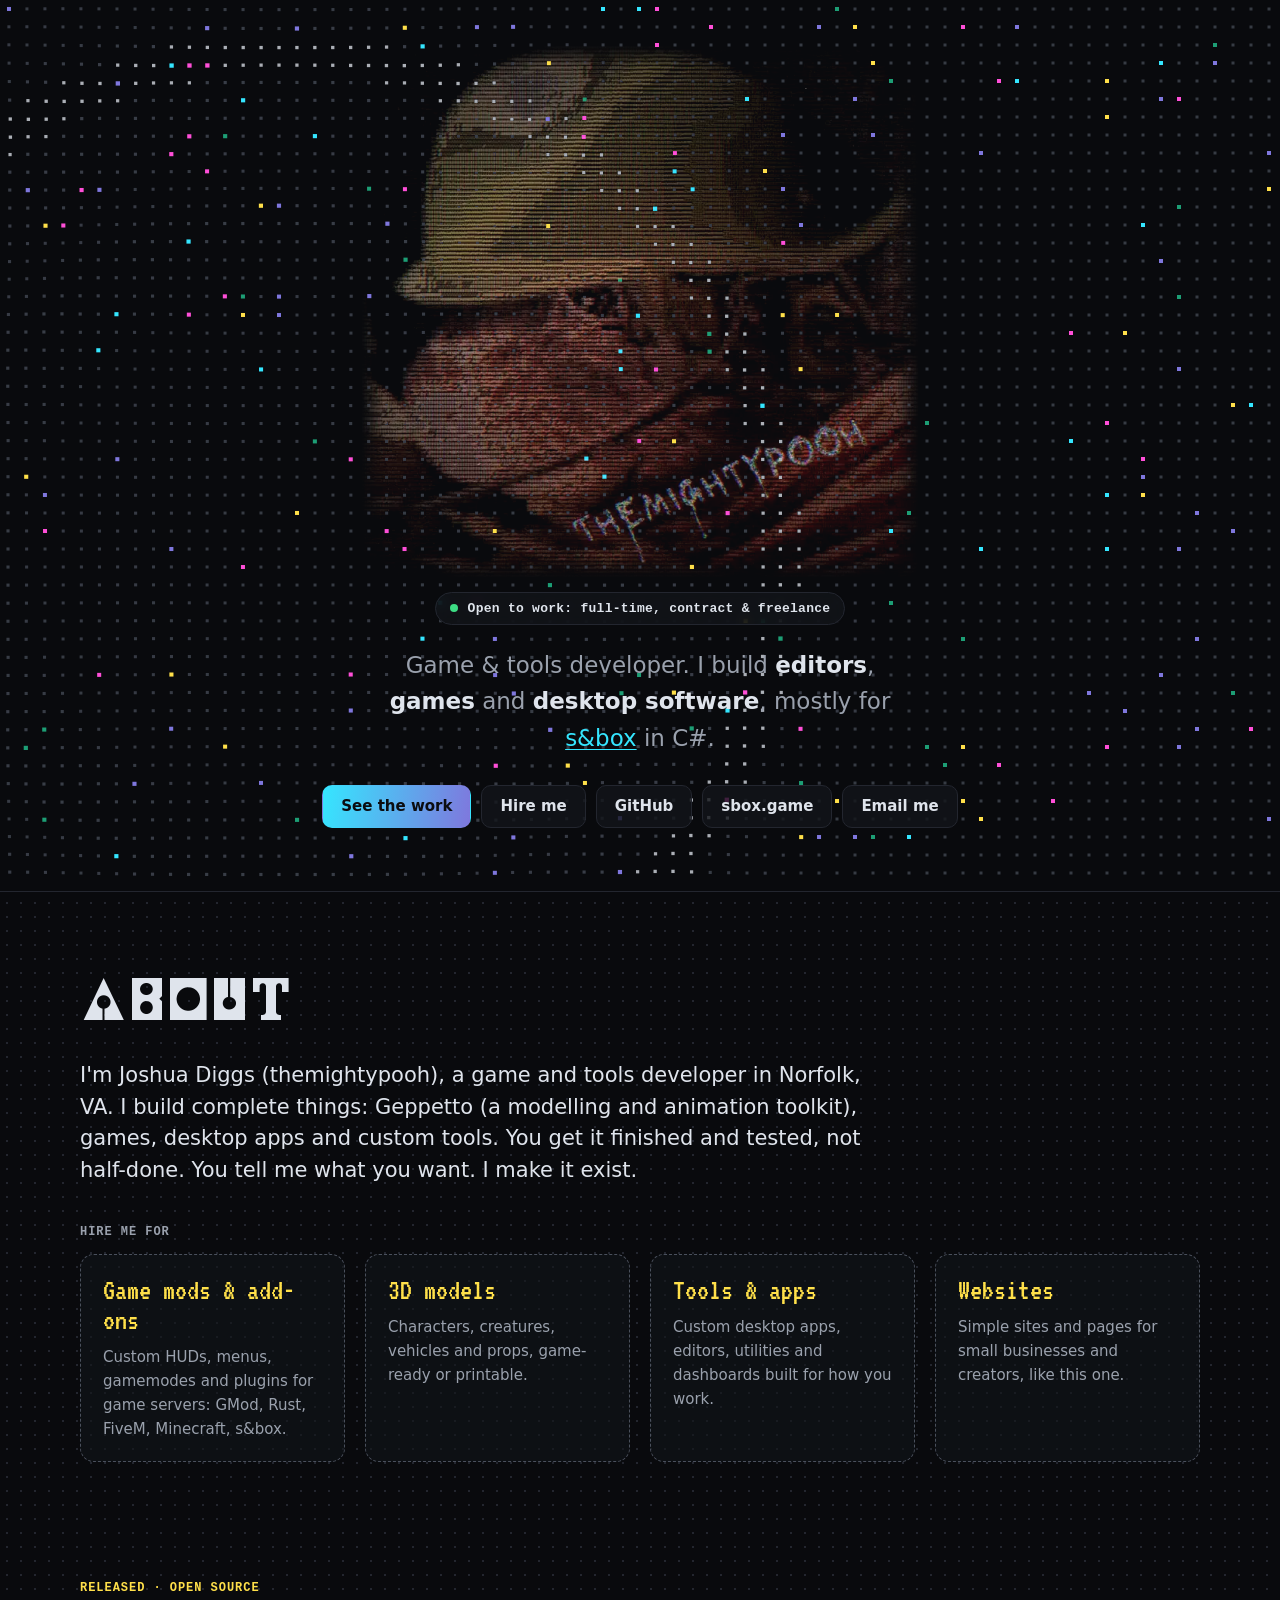
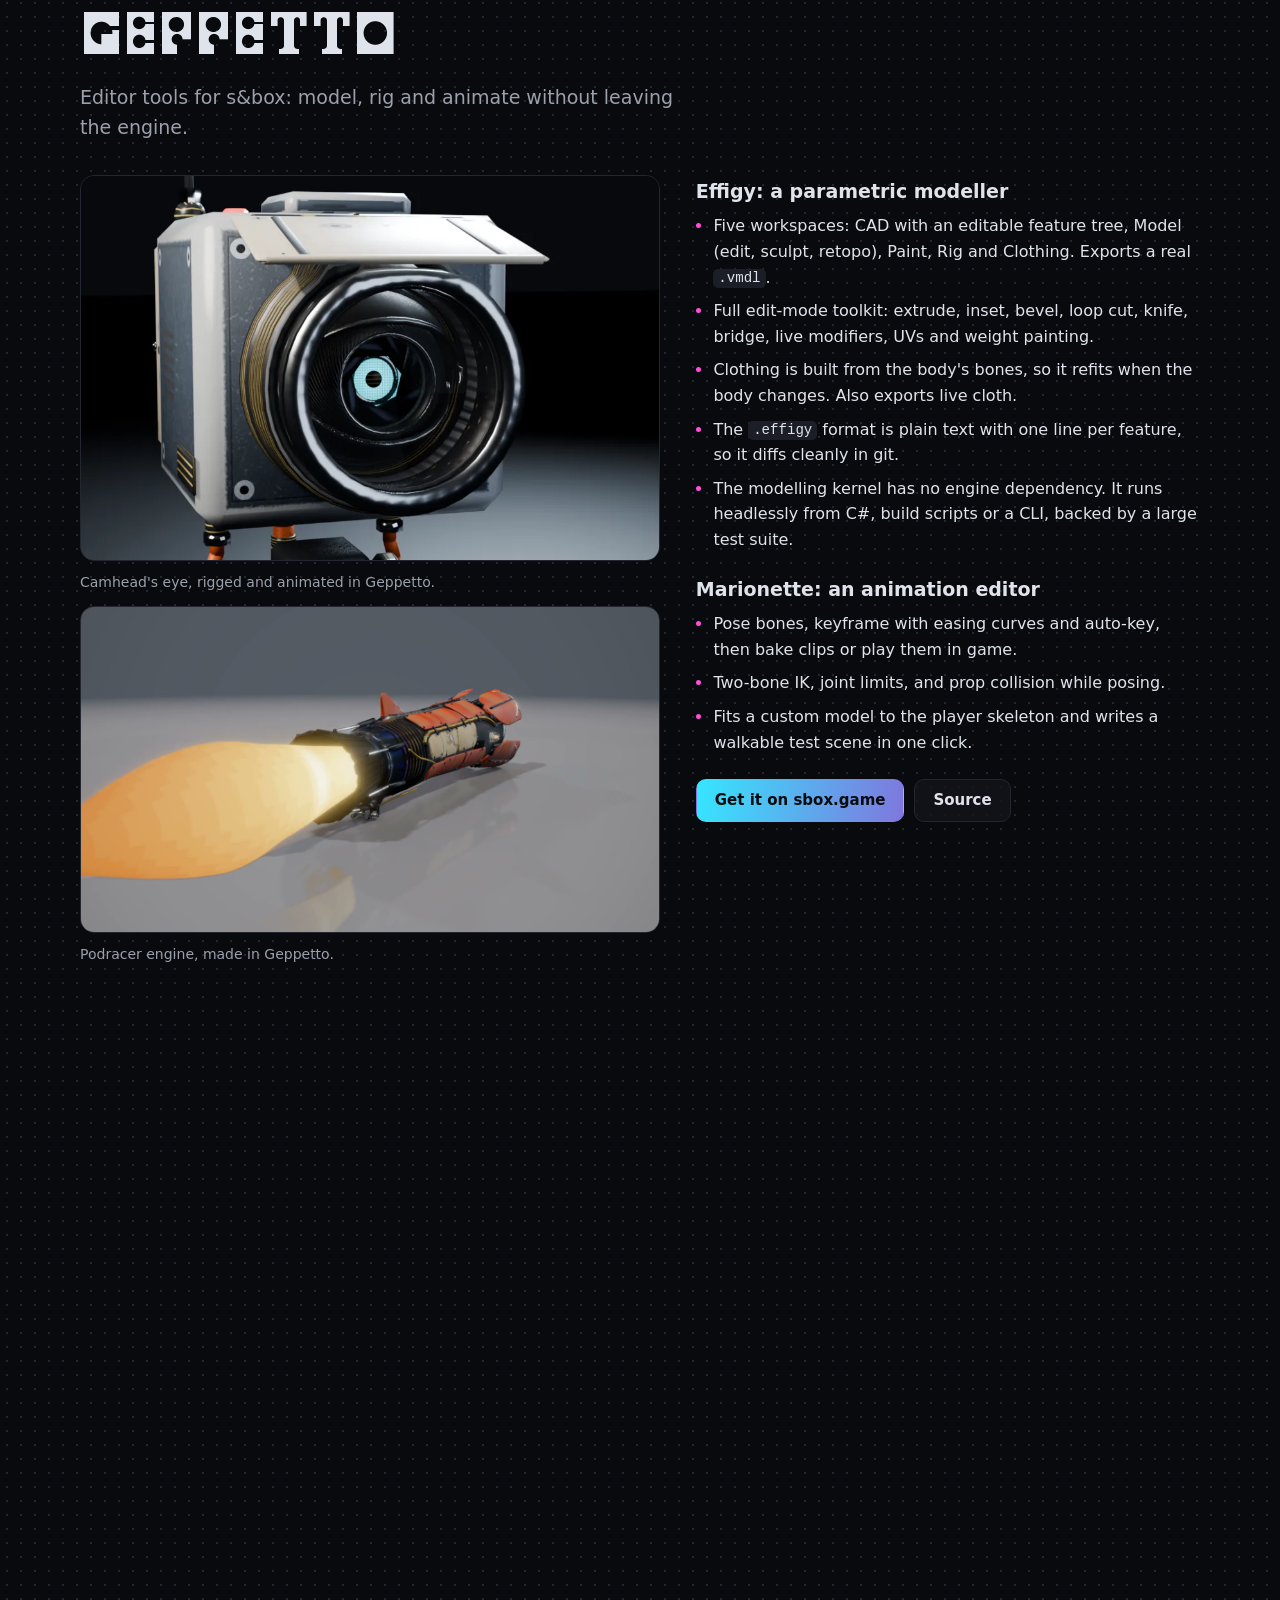
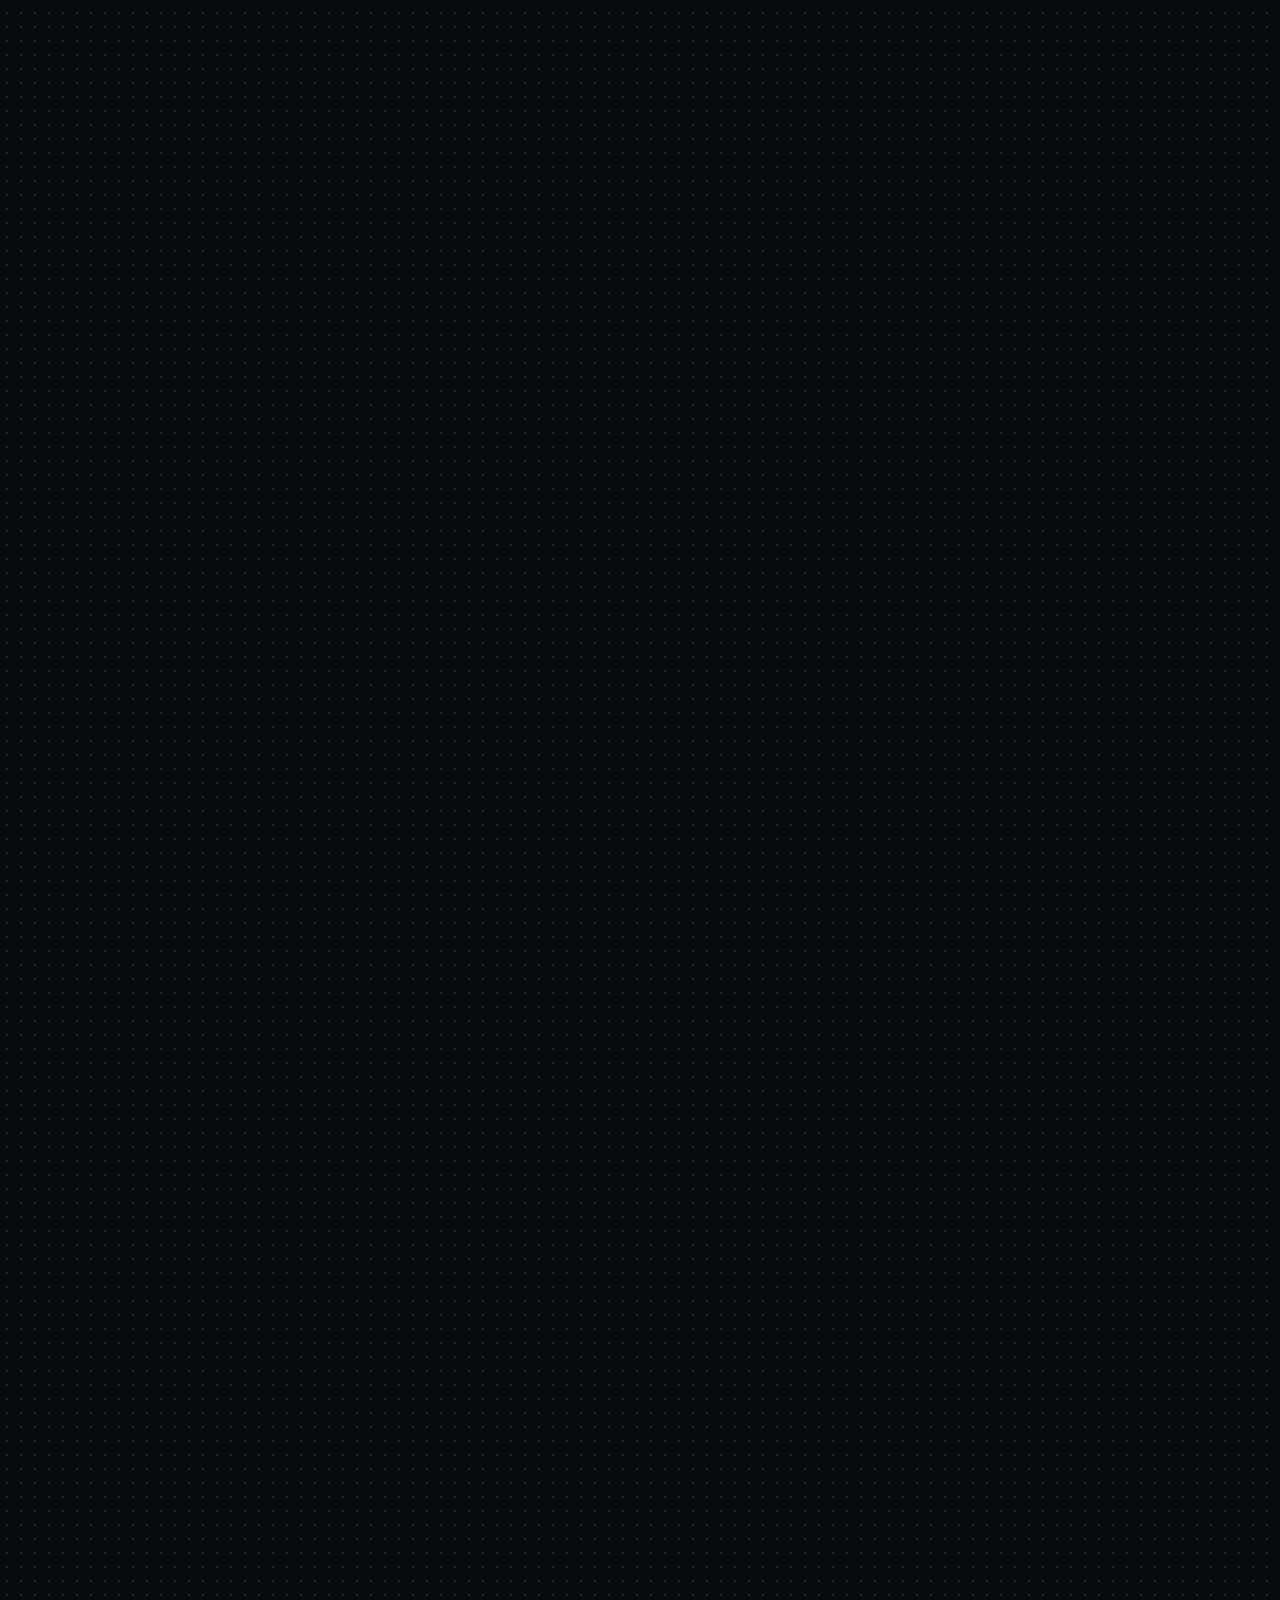
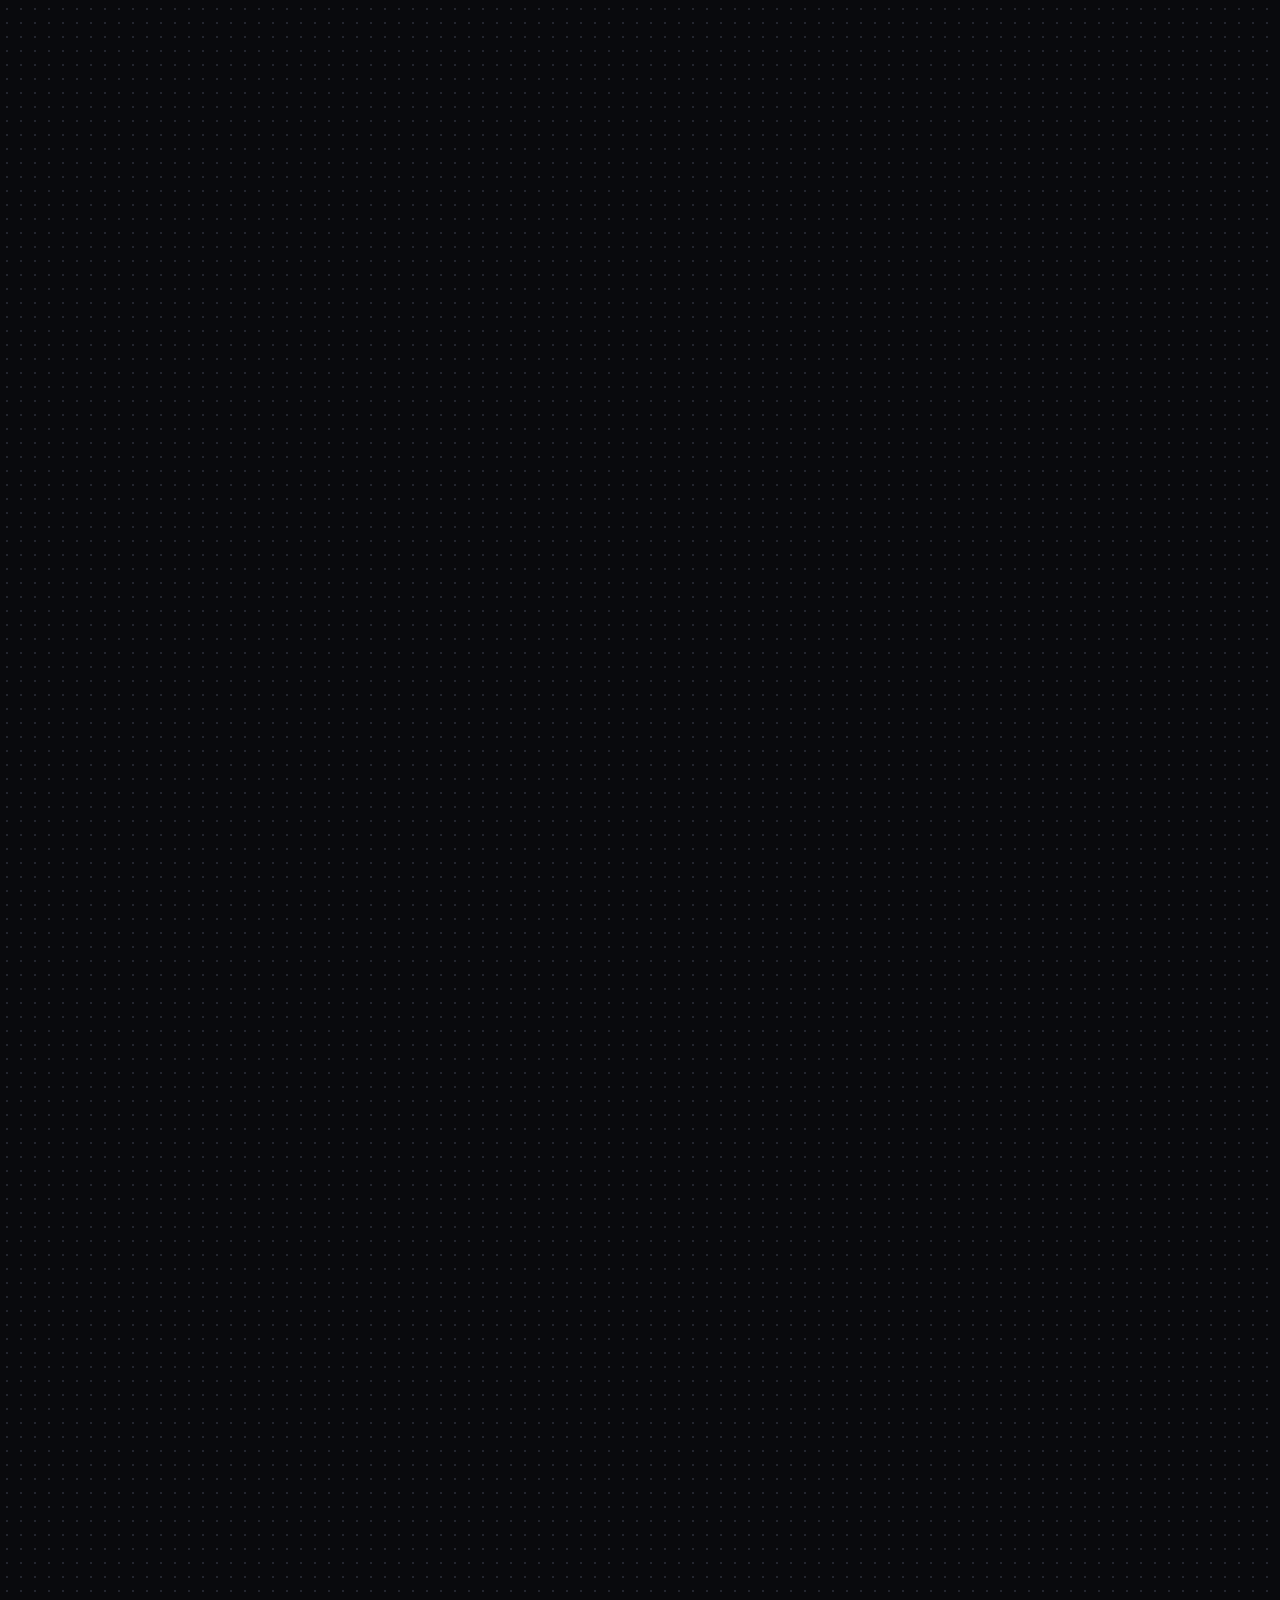
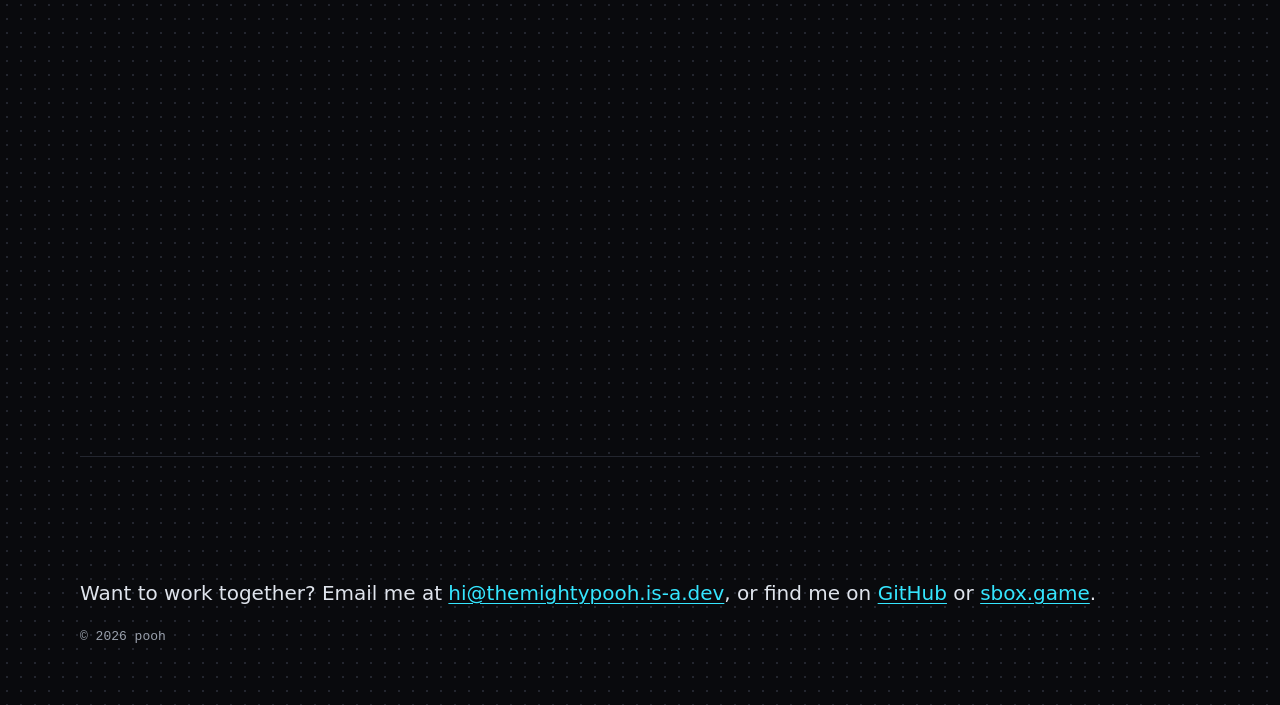
==== commit 4412b9ef: "Phone pages: Start goes straight to sideways fullscreen; an upright phone gets the view turned for i" ====
--- a/index.html
+++ b/index.html
@@ -109,7 +109,7 @@
       </div>
     </div>
     <div class="wrap desk-foot">
-      <p class="md-hint md-hint-touch">Tap the orb for the start menu and drag things around, or open it fullscreen below and turn your phone sideways.</p>
+      <p class="md-hint md-hint-touch">Tap the orb for the start menu and drag things around, or open it fullscreen below.</p>
       <p class="md-hint md-hint-mouse">Hover the bar, click the orb for the start menu, drag the cabinet, hourglass and counter anywhere, drag a note onto a drawer, click the hourglass. Best on a big screen.</p>
       <p class="actions"><a class="btn" href="phone.html">Open it on your phone</a> <a class="btn ghost" href="https://github.com/themightypooh/wavegoo">View on GitHub</a></p>
     </div>
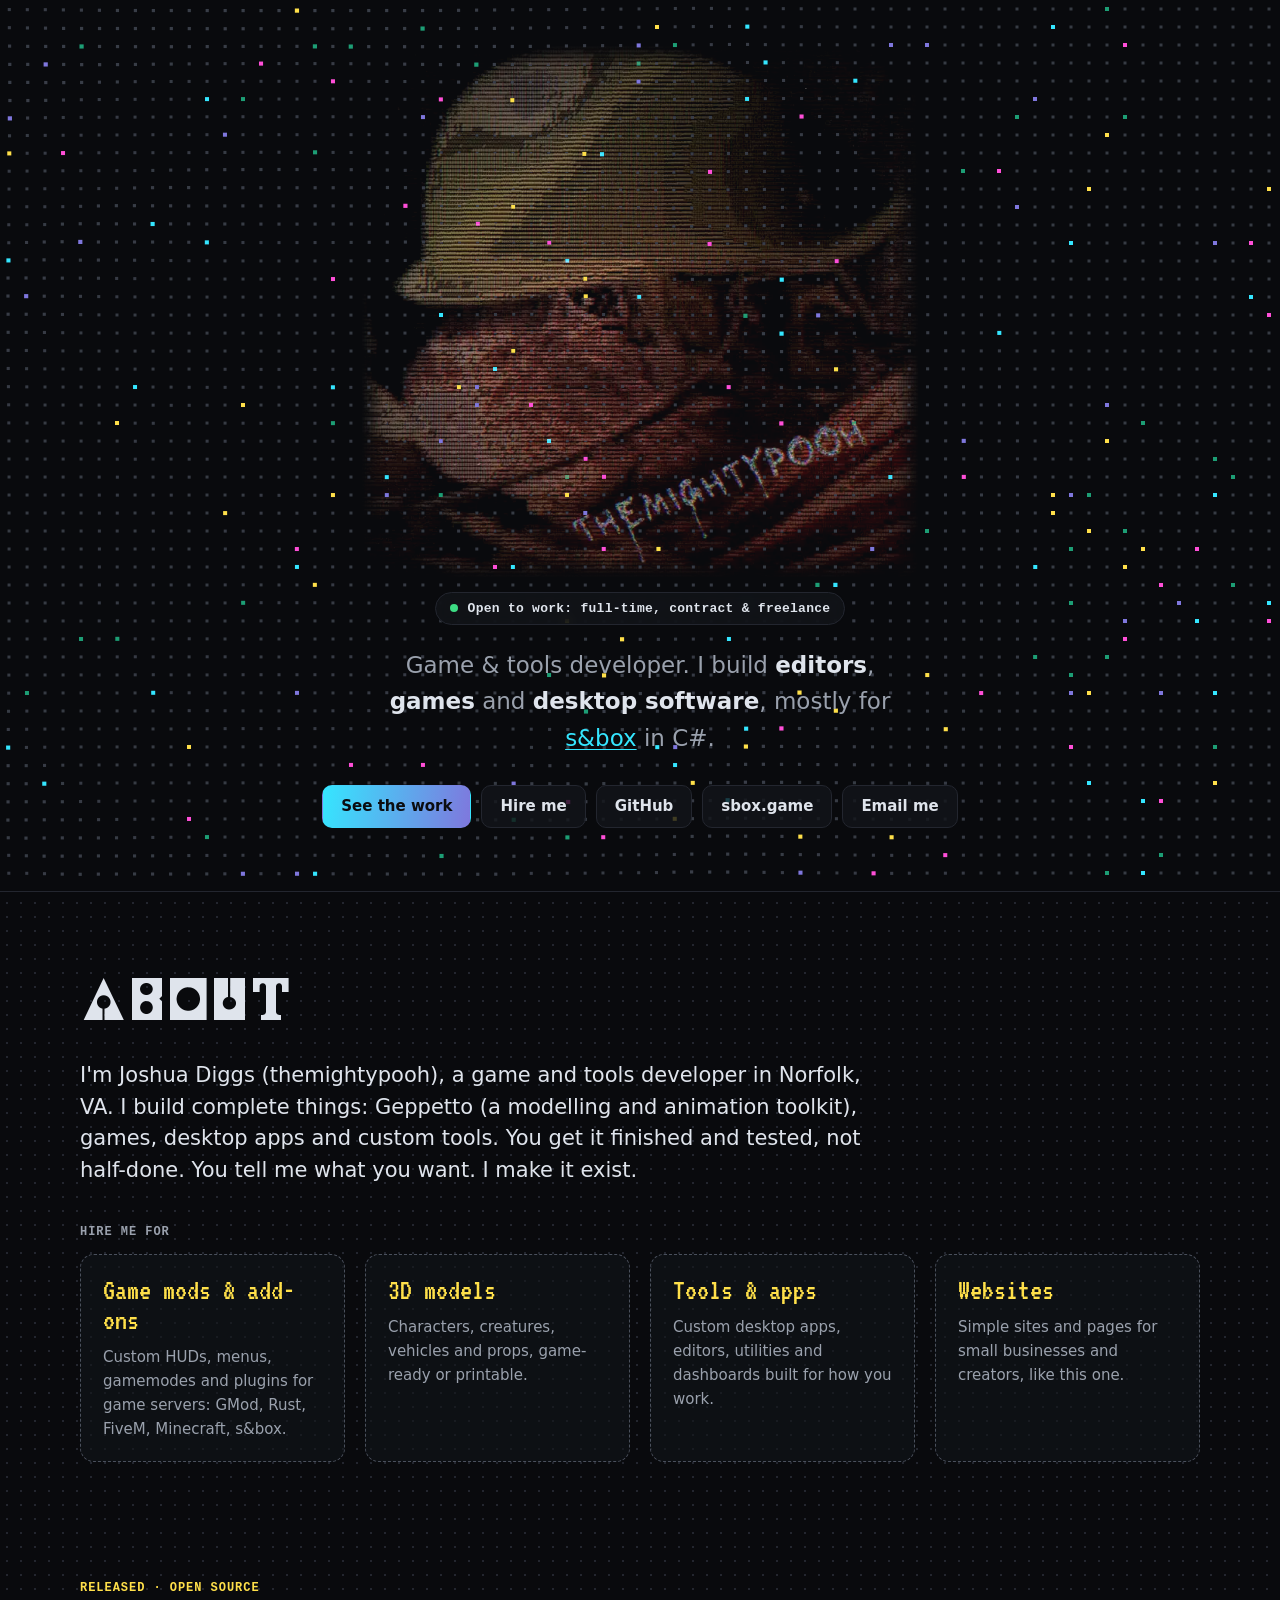
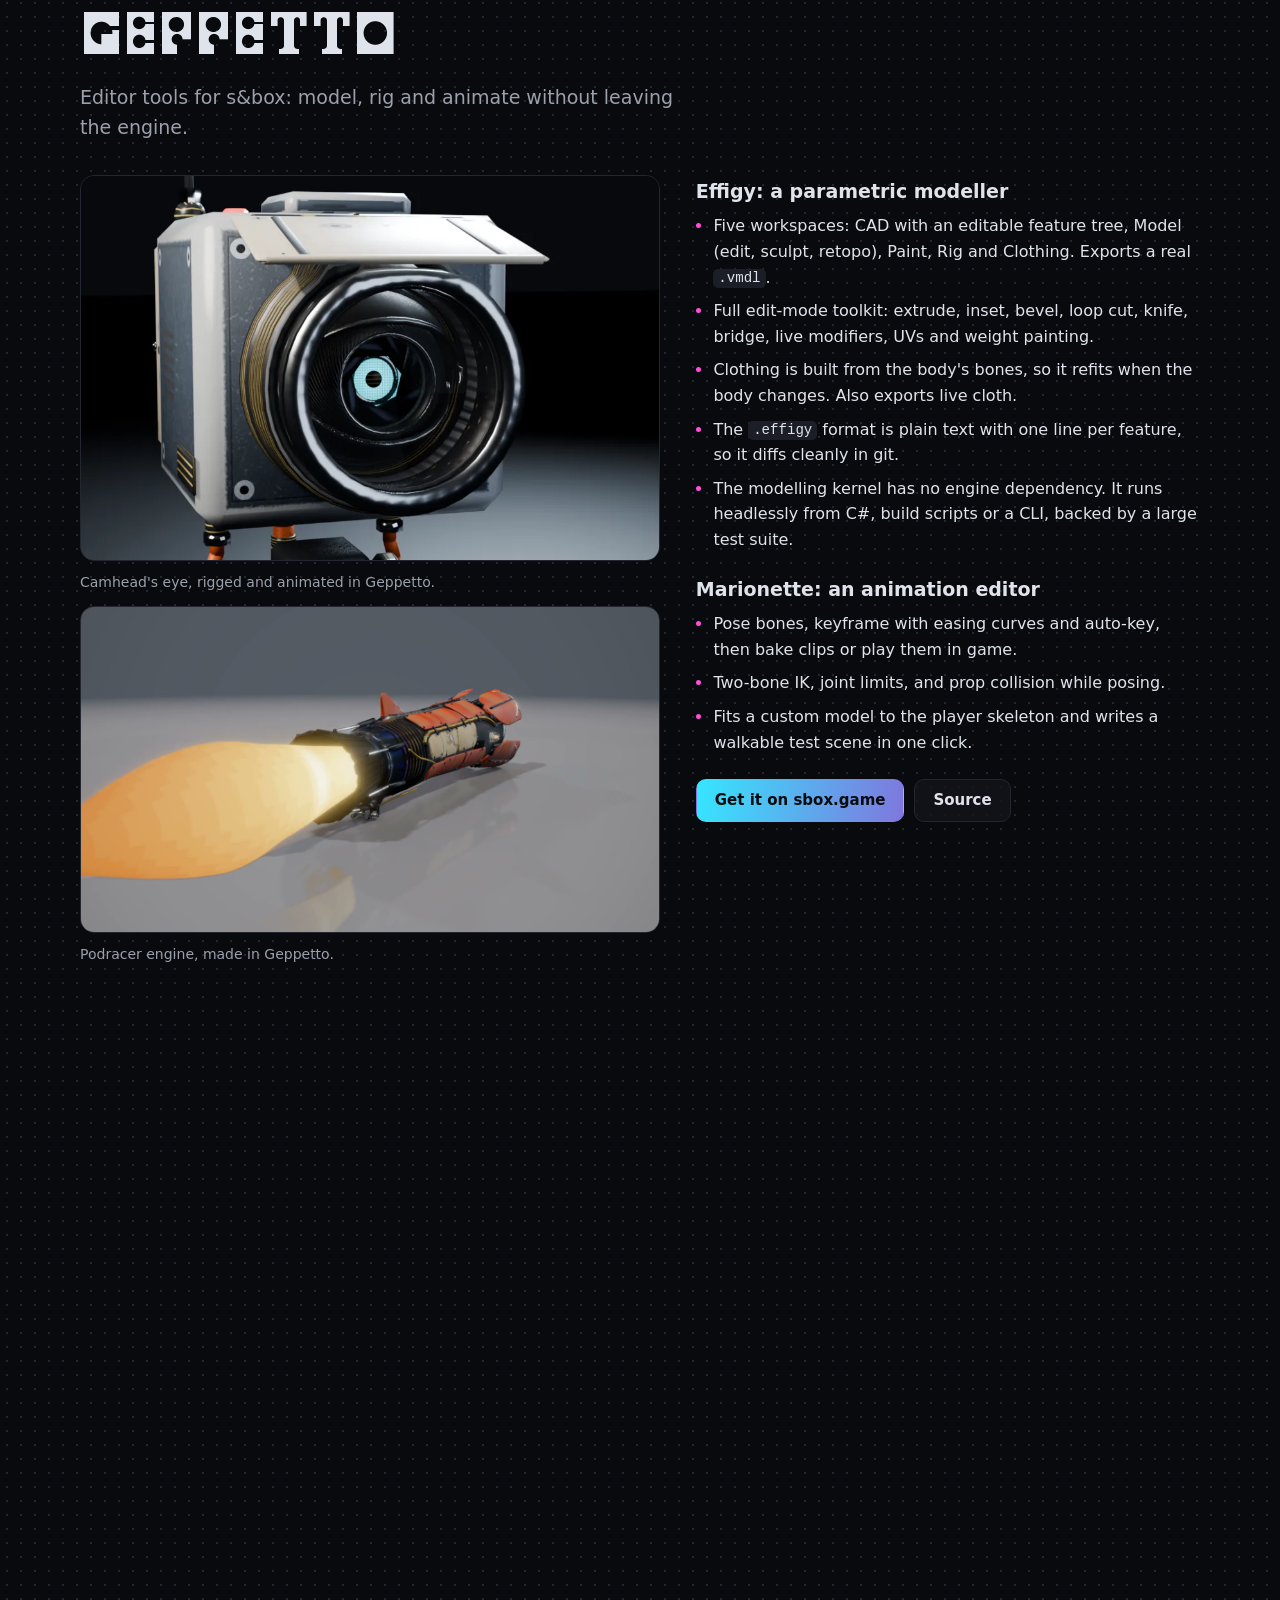
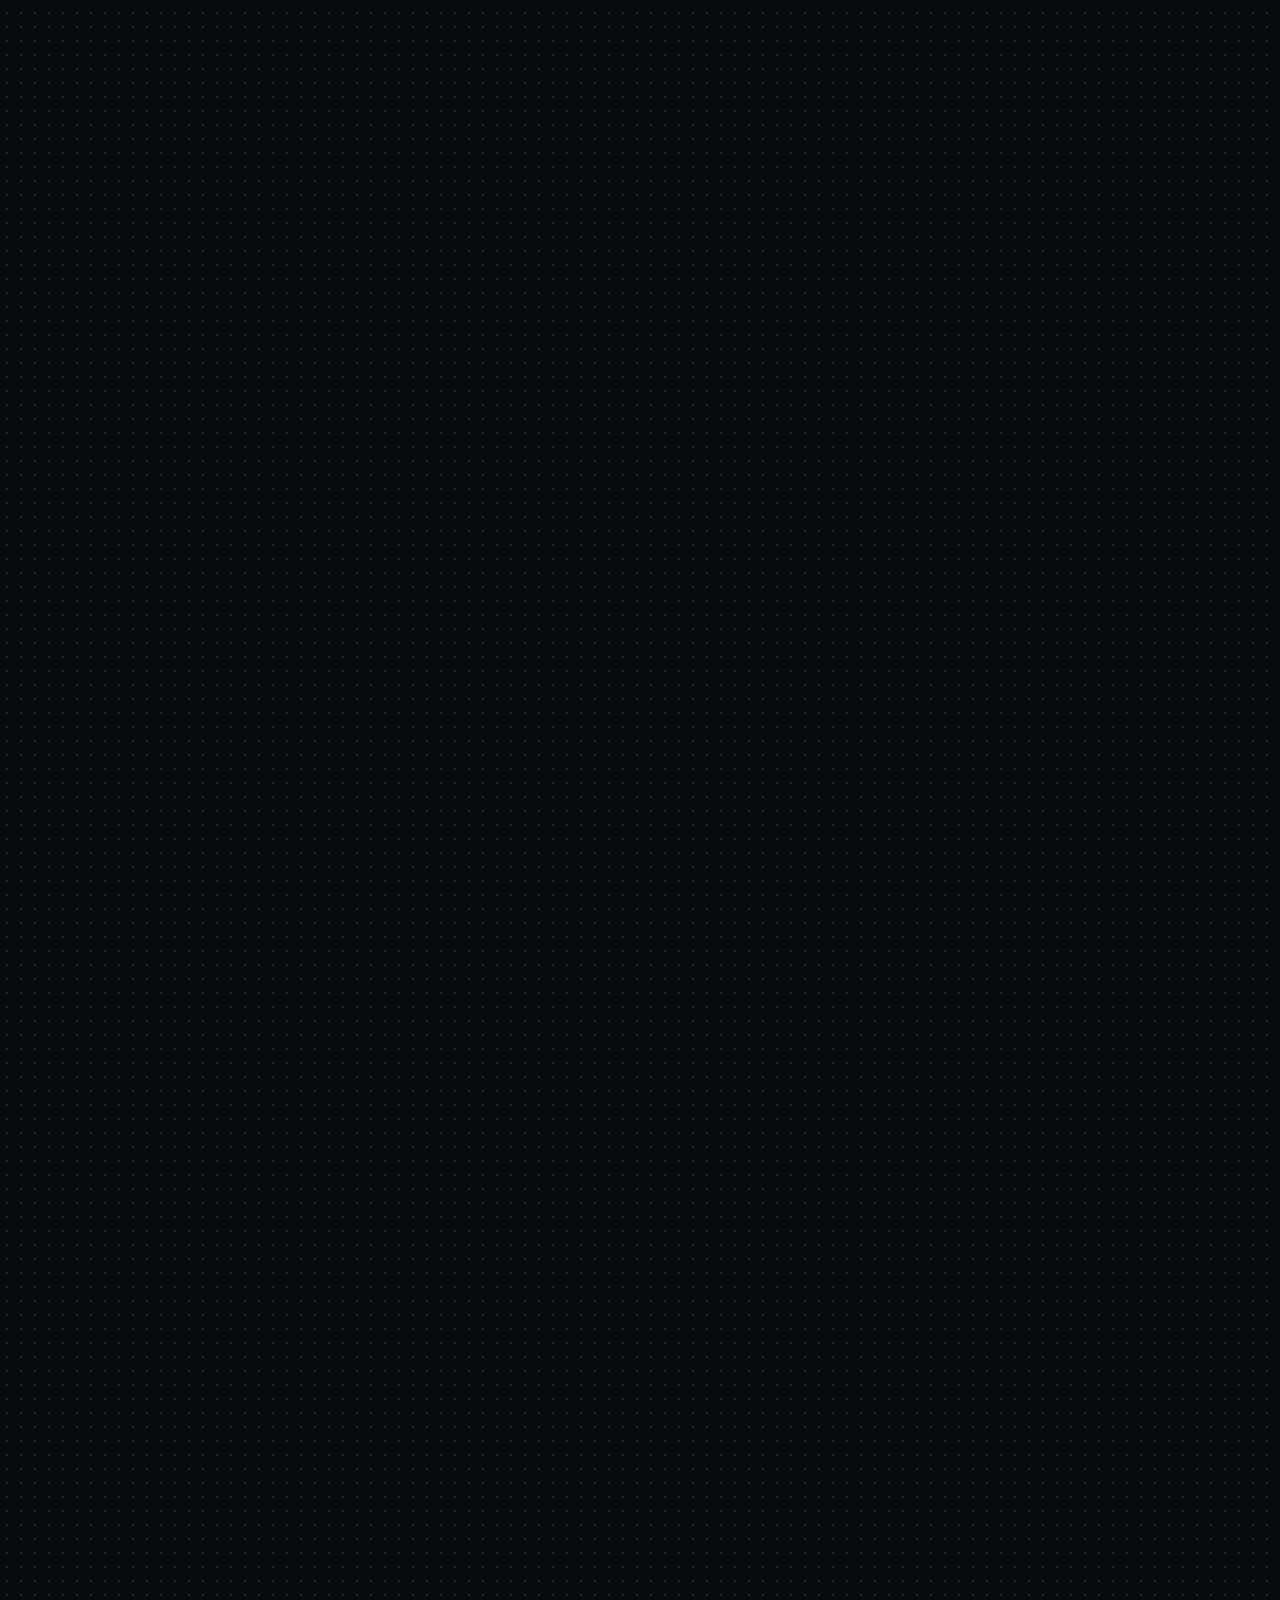
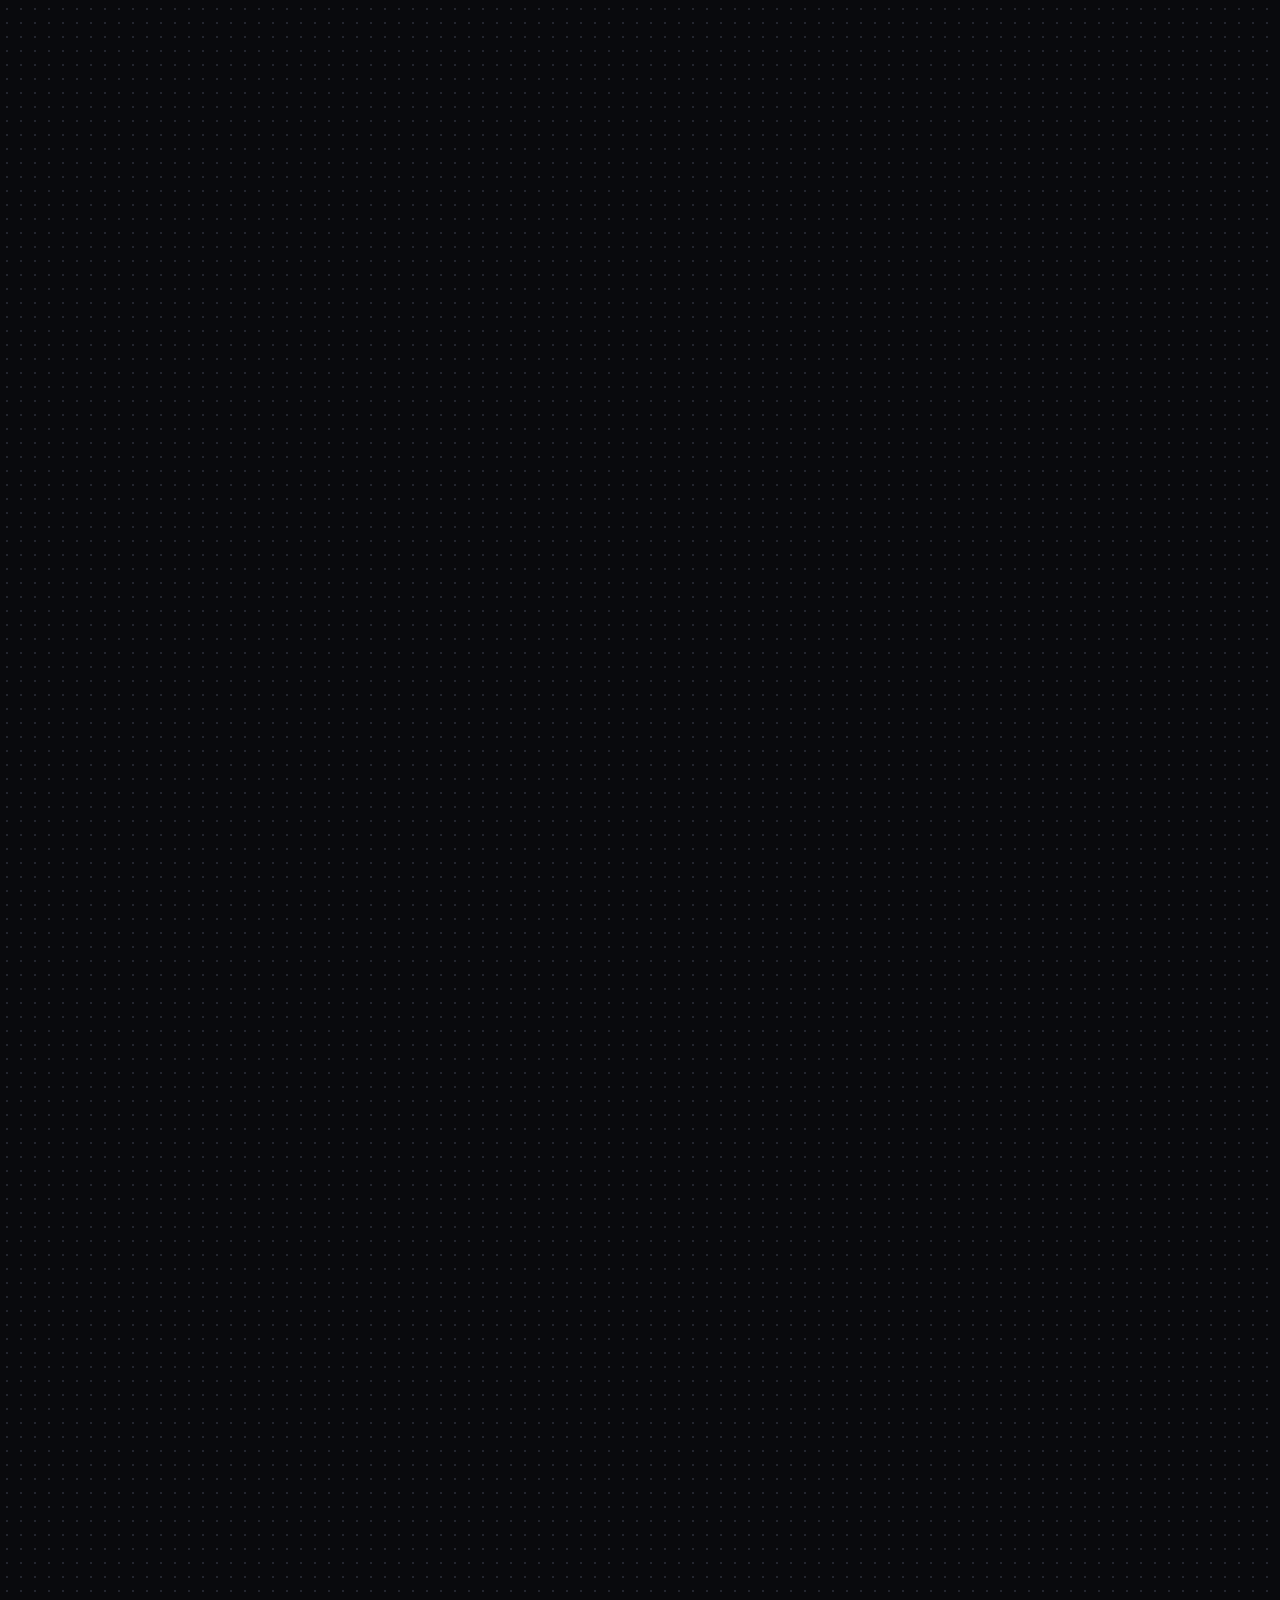
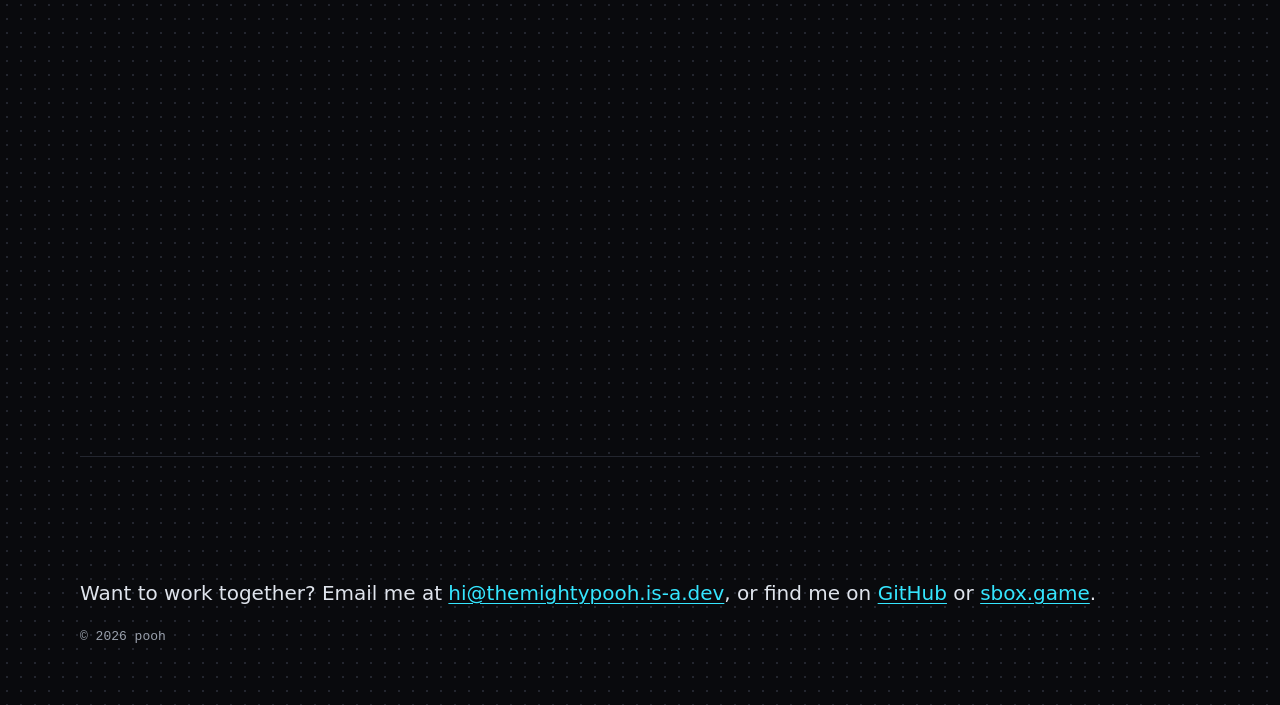
==== commit e8ab2693: "Phone links carry a version so phones don't reuse an old copy Co-Authored-By: Claude Opus 5.5 <norep" ====
--- a/index.html
+++ b/index.html
@@ -111,7 +111,7 @@
     <div class="wrap desk-foot">
       <p class="md-hint md-hint-touch">Tap the orb for the start menu and drag things around, or open it fullscreen below.</p>
       <p class="md-hint md-hint-mouse">Hover the bar, click the orb for the start menu, drag the cabinet, hourglass and counter anywhere, drag a note onto a drawer, click the hourglass. Best on a big screen.</p>
-      <p class="actions"><a class="btn" href="phone.html">Open it on your phone</a> <a class="btn ghost" href="https://github.com/themightypooh/wavegoo">View on GitHub</a></p>
+      <p class="actions"><a class="btn" href="phone.html?v=3">Open it on your phone</a> <a class="btn ghost" href="https://github.com/themightypooh/wavegoo">View on GitHub</a></p>
     </div>
   </section>
 
@@ -224,7 +224,7 @@
         </div>
         <div class="wrap desk-foot">
           <p class="md-hint">This is the real viewer on a two-minute demo run; on my desktop it follows the live training and I can talk to him. Tap to drop, hold to stream, pick a colour up top, and click Pinoch to pet him or right-click to poke.</p>
-          <p class="actions"><a class="btn" href="pinoch-phone.html">Open it on your phone</a></p>
+          <p class="actions"><a class="btn" href="pinoch-phone.html?v=3">Open it on your phone</a></p>
           <h3 class="brain-title">NPC brain</h3>
           <div class="npc-brain">
             <canvas aria-label="Animated brain diagram: senses light their lobe, a fast classifier in the cerebellum picks a reflex or hands off to the language model and memory, which answers through speech"></canvas>
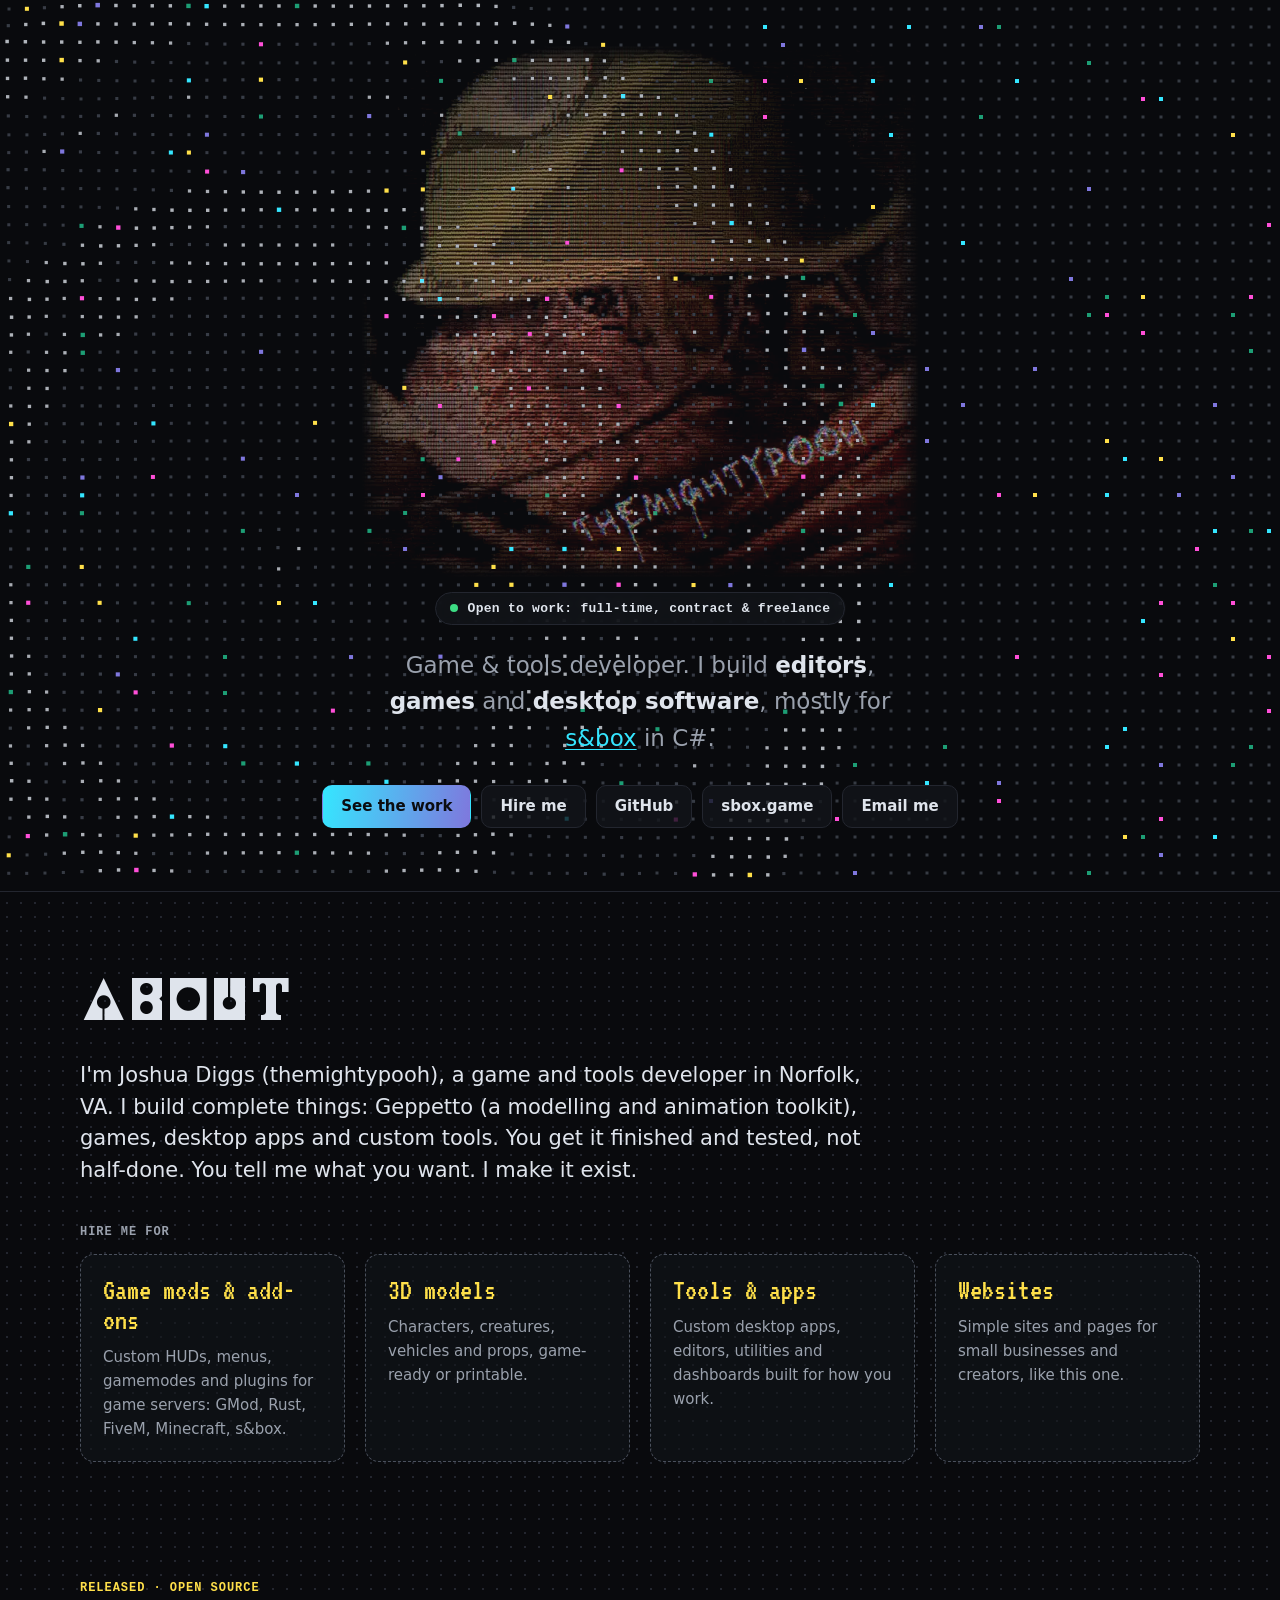
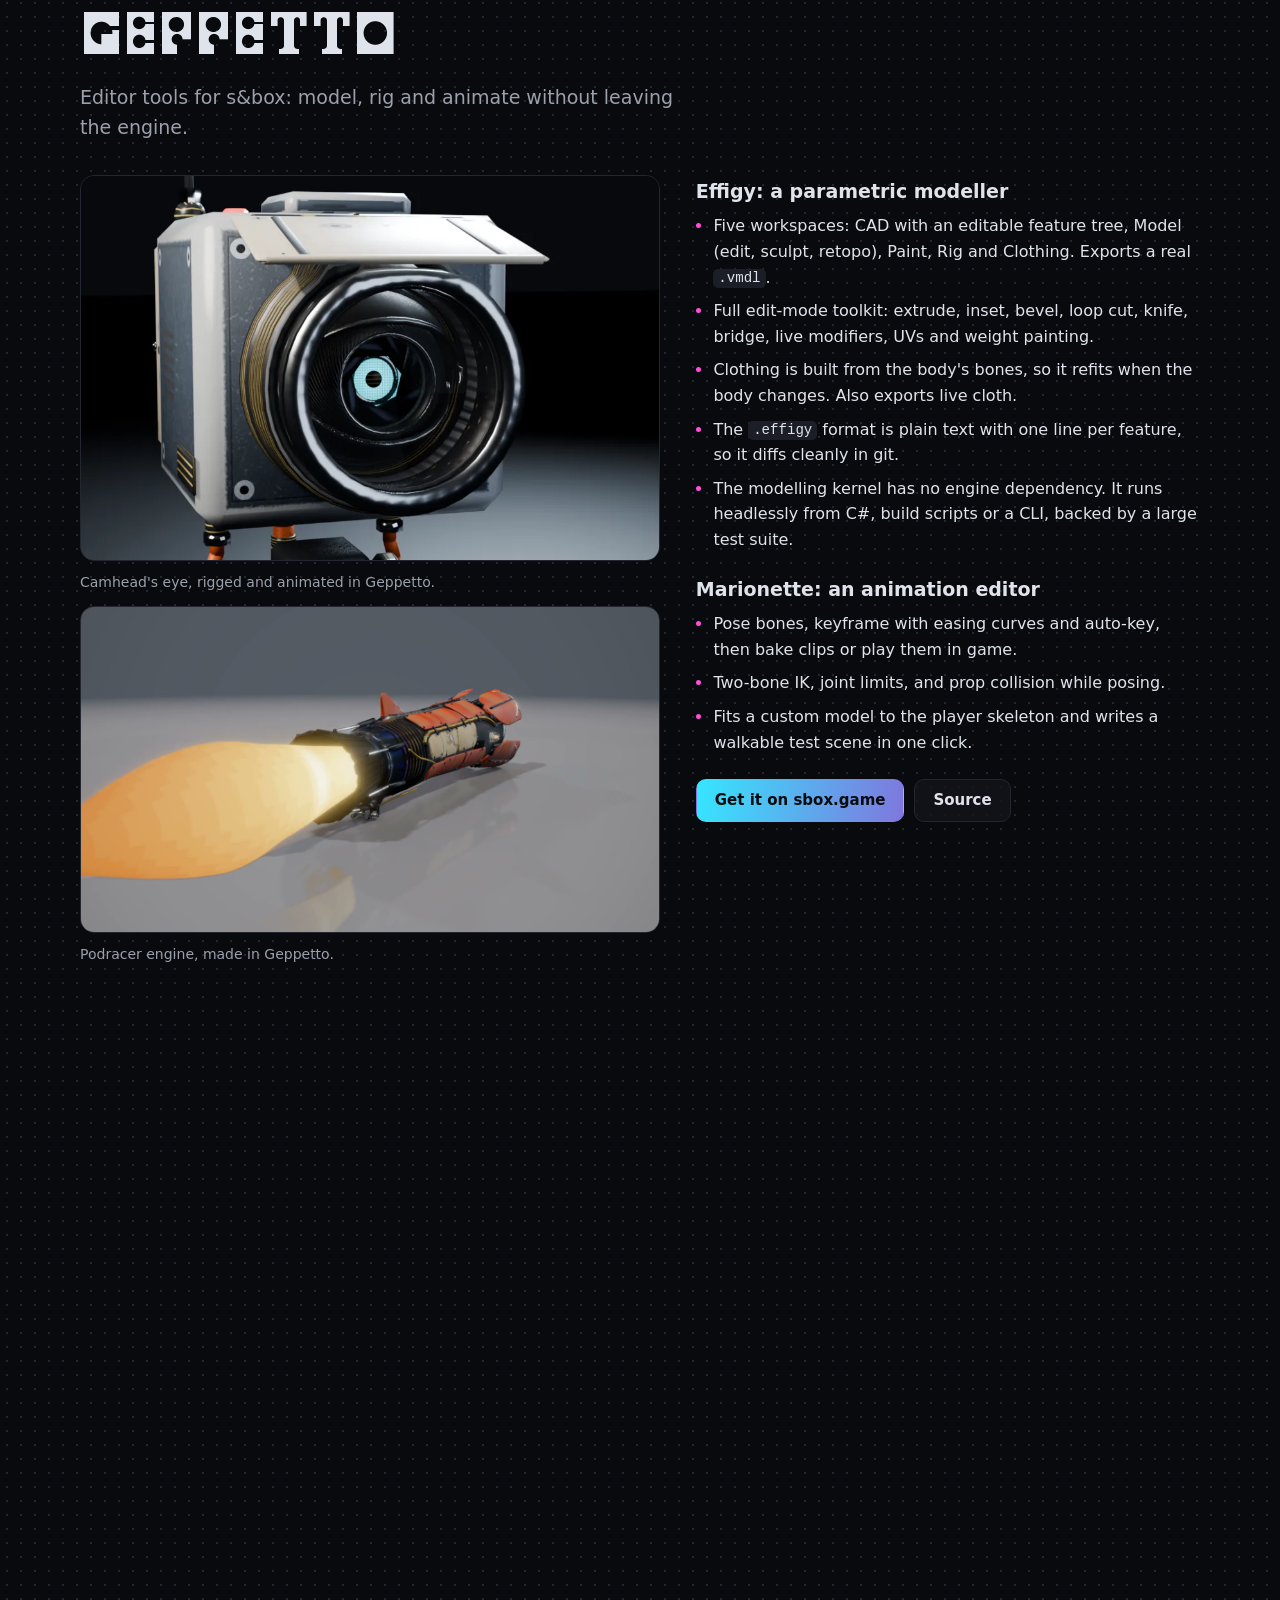
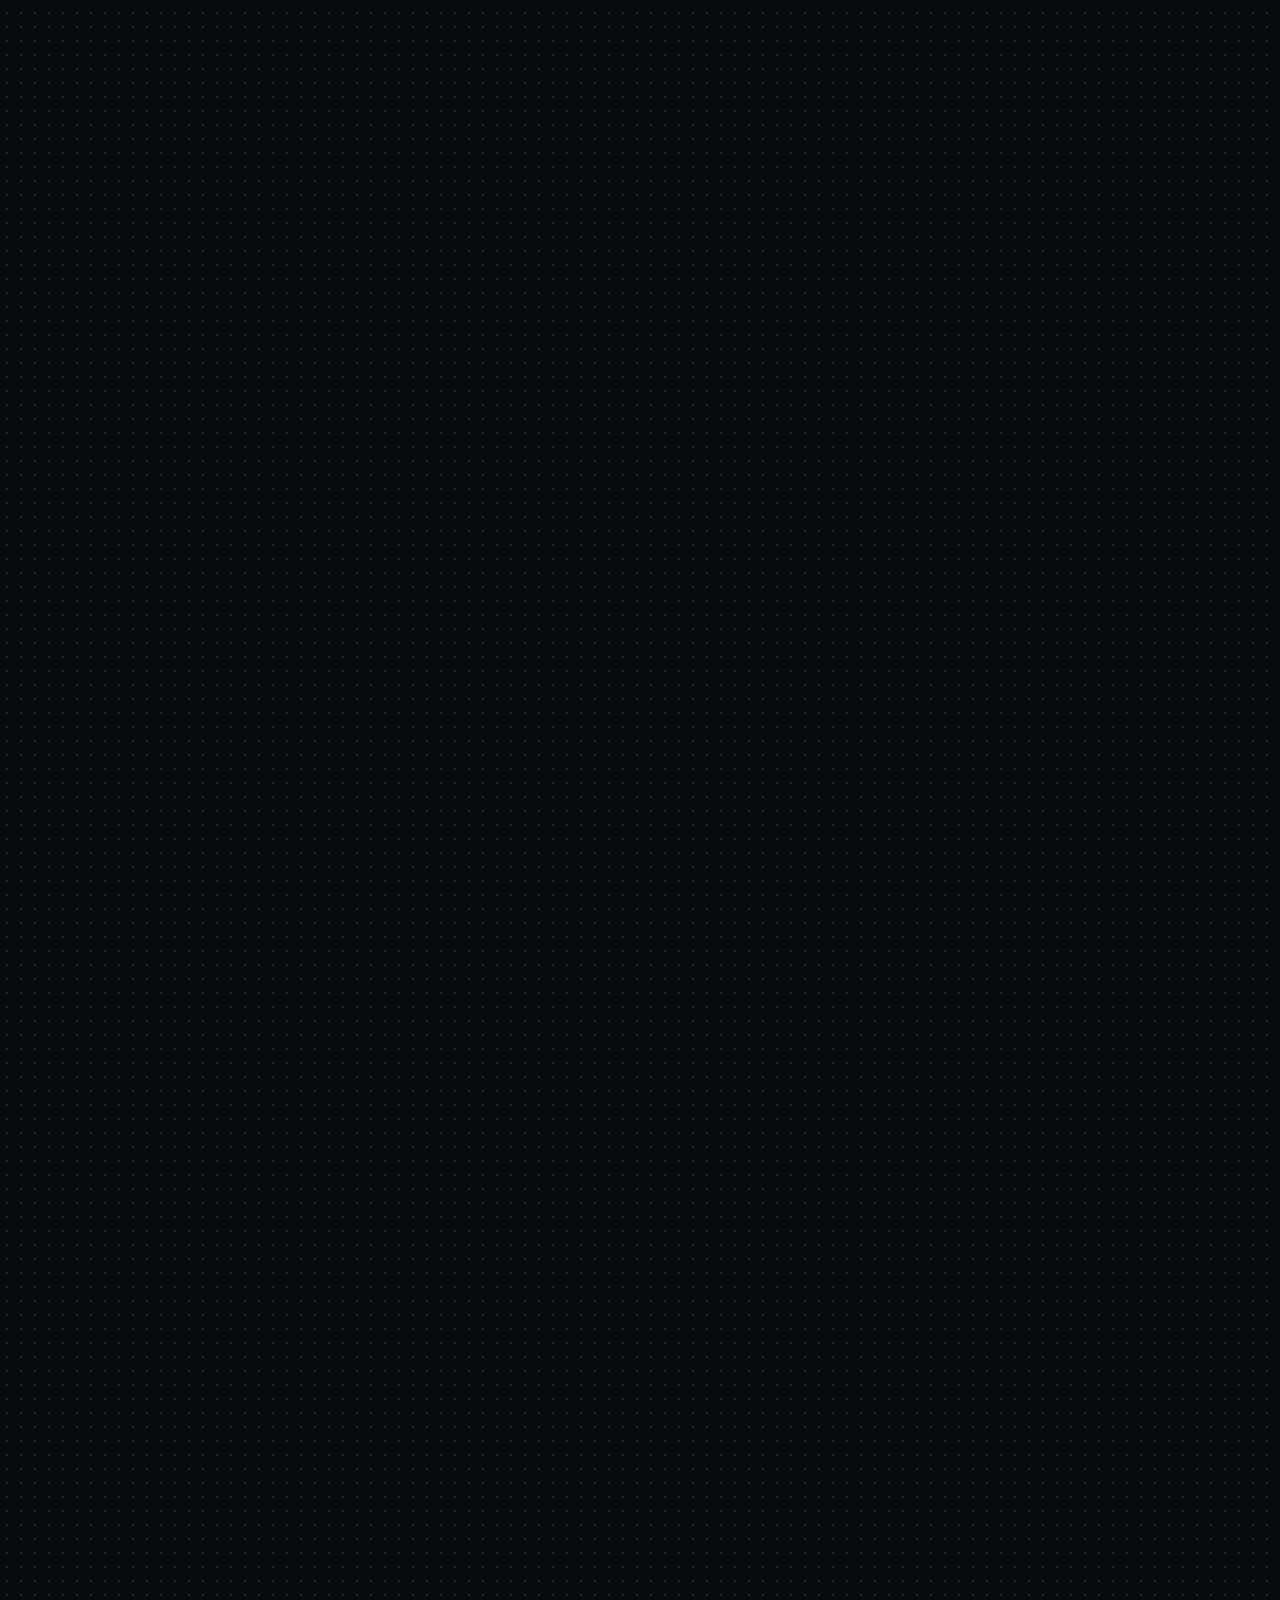
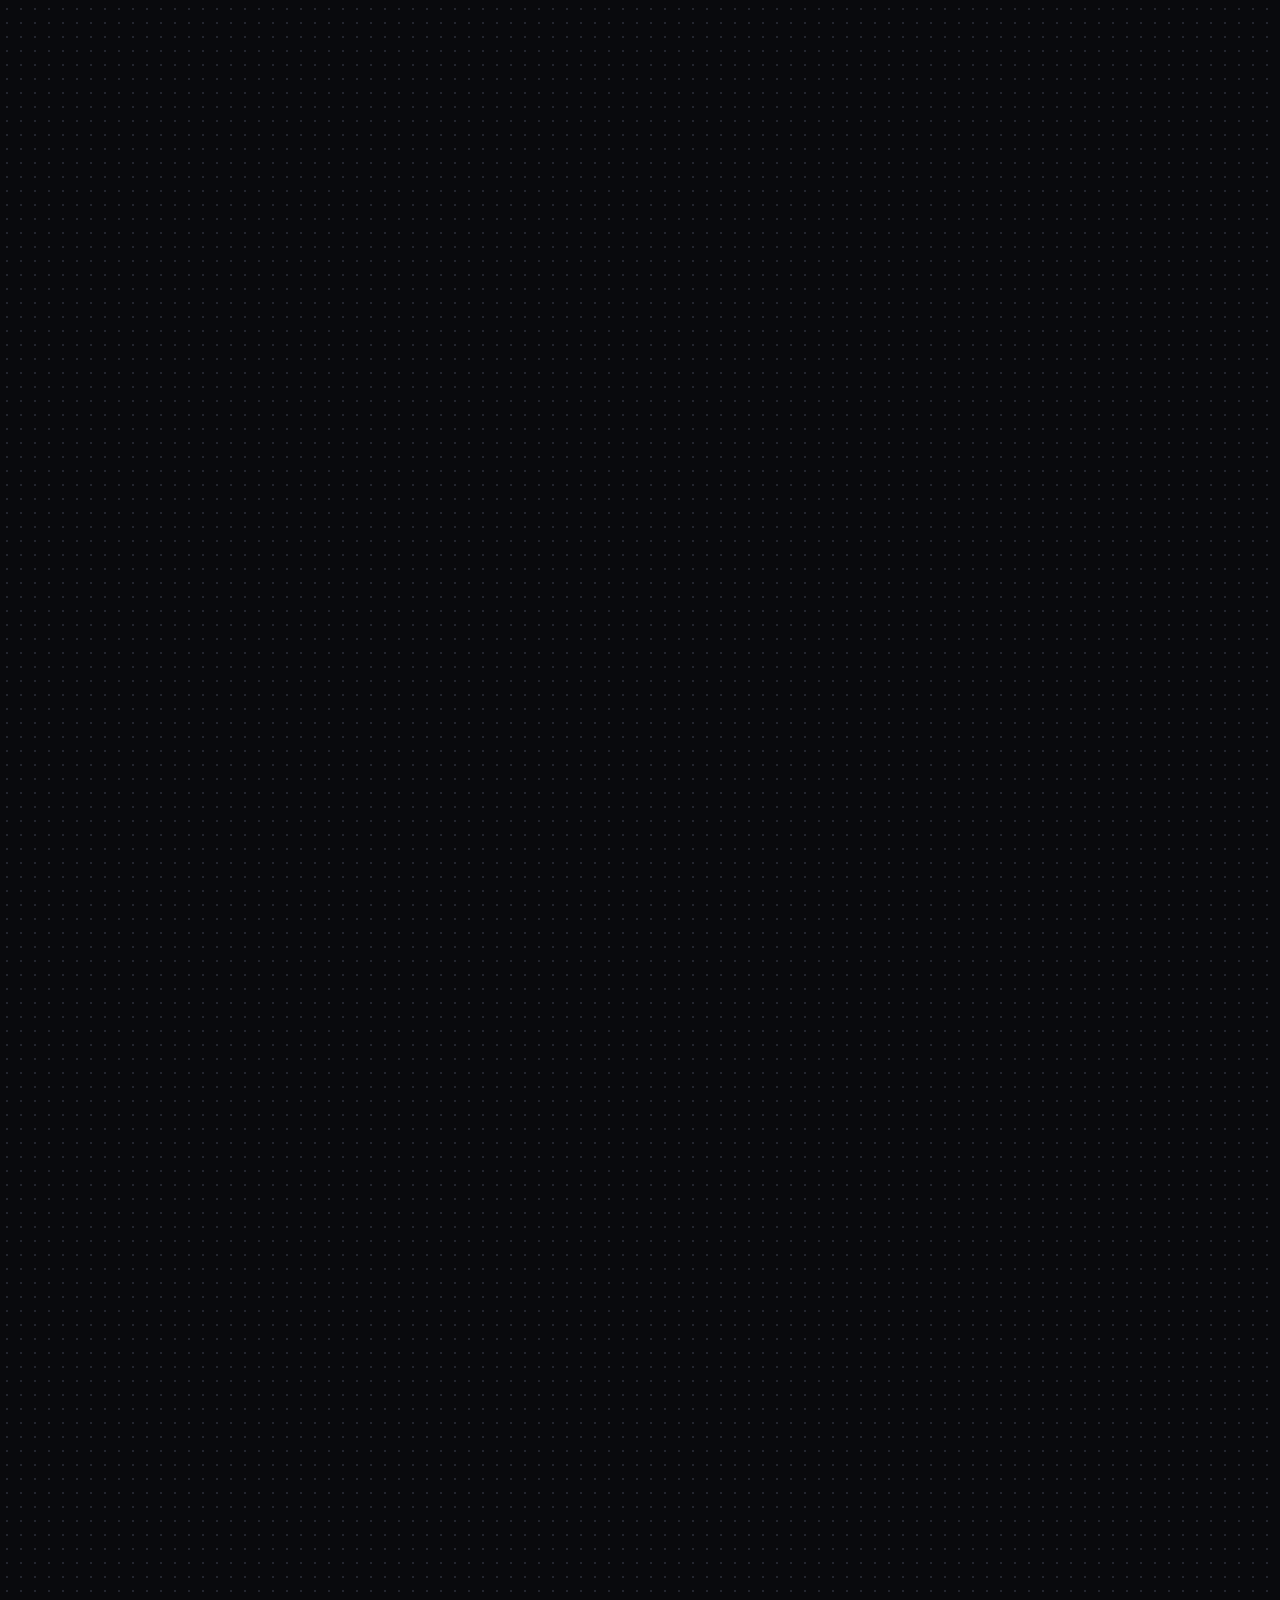
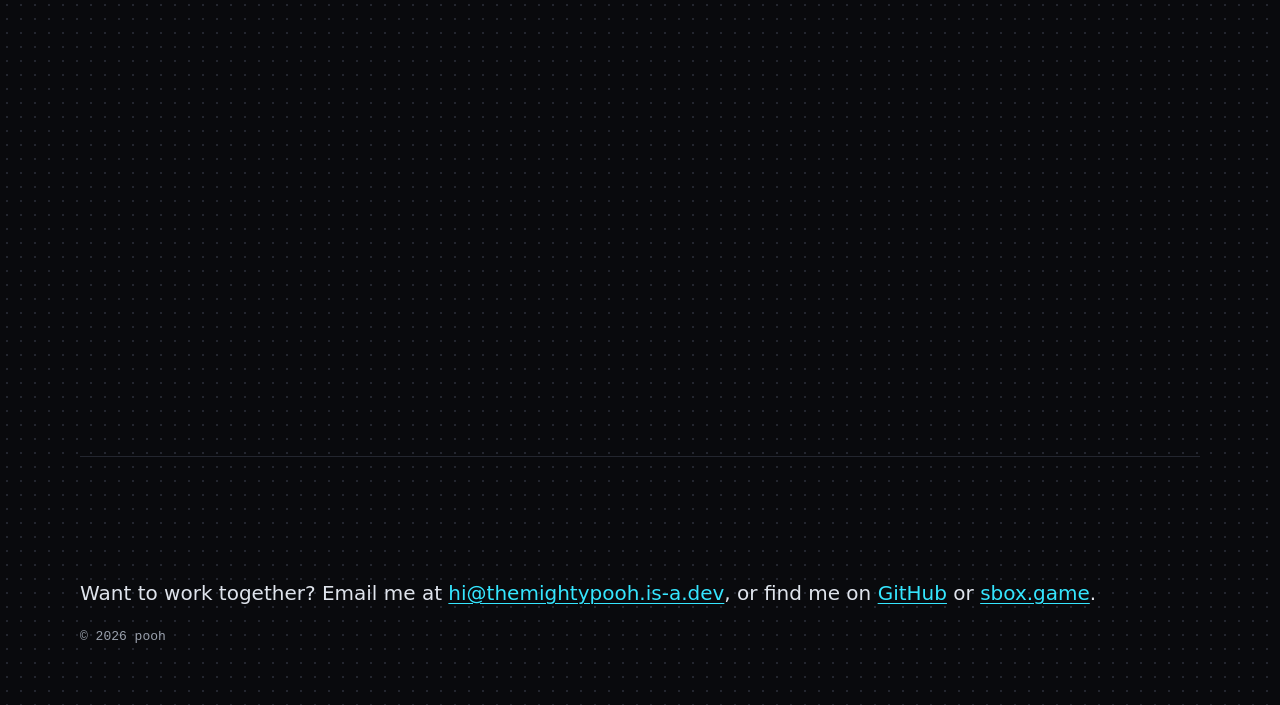
==== commit fa43868a: "Touch: drag notes from anywhere on the note; cabinet drawers animate at full rate in lite mode; vers" ====
--- a/index.html
+++ b/index.html
@@ -11,7 +11,7 @@
 <meta name="theme-color" content="#090a0d">
 <link rel="preload" href="fonts/WavegooRoundsquare.woff2" as="font" type="font/woff2" crossorigin>
 <link rel="stylesheet" href="style.css?v=5">
-<link rel="stylesheet" href="mini-desktop.css?v=15">
+<link rel="stylesheet" href="mini-desktop.css?v=16">
 </head>
 <body>
 
@@ -111,7 +111,7 @@
     <div class="wrap desk-foot">
       <p class="md-hint md-hint-touch">Tap the orb for the start menu and drag things around, or open it fullscreen below.</p>
       <p class="md-hint md-hint-mouse">Hover the bar, click the orb for the start menu, drag the cabinet, hourglass and counter anywhere, drag a note onto a drawer, click the hourglass. Best on a big screen.</p>
-      <p class="actions"><a class="btn" href="phone.html?v=3">Open it on your phone</a> <a class="btn ghost" href="https://github.com/themightypooh/wavegoo">View on GitHub</a></p>
+      <p class="actions"><a class="btn" href="phone.html?v=5">Open it on your phone</a> <a class="btn ghost" href="https://github.com/themightypooh/wavegoo">View on GitHub</a></p>
     </div>
   </section>
 
@@ -224,7 +224,7 @@
         </div>
         <div class="wrap desk-foot">
           <p class="md-hint">This is the real viewer on a two-minute demo run; on my desktop it follows the live training and I can talk to him. Tap to drop, hold to stream, pick a colour up top, and click Pinoch to pet him or right-click to poke.</p>
-          <p class="actions"><a class="btn" href="pinoch-phone.html?v=3">Open it on your phone</a></p>
+          <p class="actions"><a class="btn" href="pinoch-phone.html?v=5">Open it on your phone</a></p>
           <h3 class="brain-title">NPC brain</h3>
           <div class="npc-brain">
             <canvas aria-label="Animated brain diagram: senses light their lobe, a fast classifier in the cerebellum picks a reflex or hands off to the language model and memory, which answers through speech"></canvas>
@@ -301,7 +301,7 @@
 <script src="assets-reel.js" defer></script>
 <script src="npc-brain.js" defer></script>
 <script src="mini-desktop-shaders.js?v=12" defer></script>
-<script src="mini-desktop.js?v=18" defer></script>
+<script src="mini-desktop.js?v=20" defer></script>
 <script>
 (() => { const f = document.getElementById("pn-frame"), i = document.getElementById("pn-screen"), go = document.getElementById("pn-start"); if (!f || !i) return;
   const fit = () => { i.style.transform = "scale(" + f.clientWidth / 1280 + ")"; }; new ResizeObserver(fit).observe(f); fit();
--- a/mini-desktop.css
+++ b/mini-desktop.css
@@ -84,6 +84,7 @@
 .note-head { position: absolute; left: 0; top: 0; width: 294px; height: 34px; cursor: grab; }
 .note-head:active { cursor: grabbing; }
 .note-head, .lw-title, .cabinet, .board, .hourglass, .visits { touch-action: none; }
+@media (pointer: coarse) { .note, .note-body { touch-action: none; } }
 .md-screen .dragging, .md-screen .dragging * { cursor: grabbing !important; }
 .md-screen .chip { position: absolute; left: 10px; top: 7px; height: 20px; width: max-content; padding: 0 10px 0 8px; font: bold 11px/20px var(--mono); color: #757980; cursor: pointer; white-space: nowrap; }
 .md-screen .chip.set { color: #141418; }
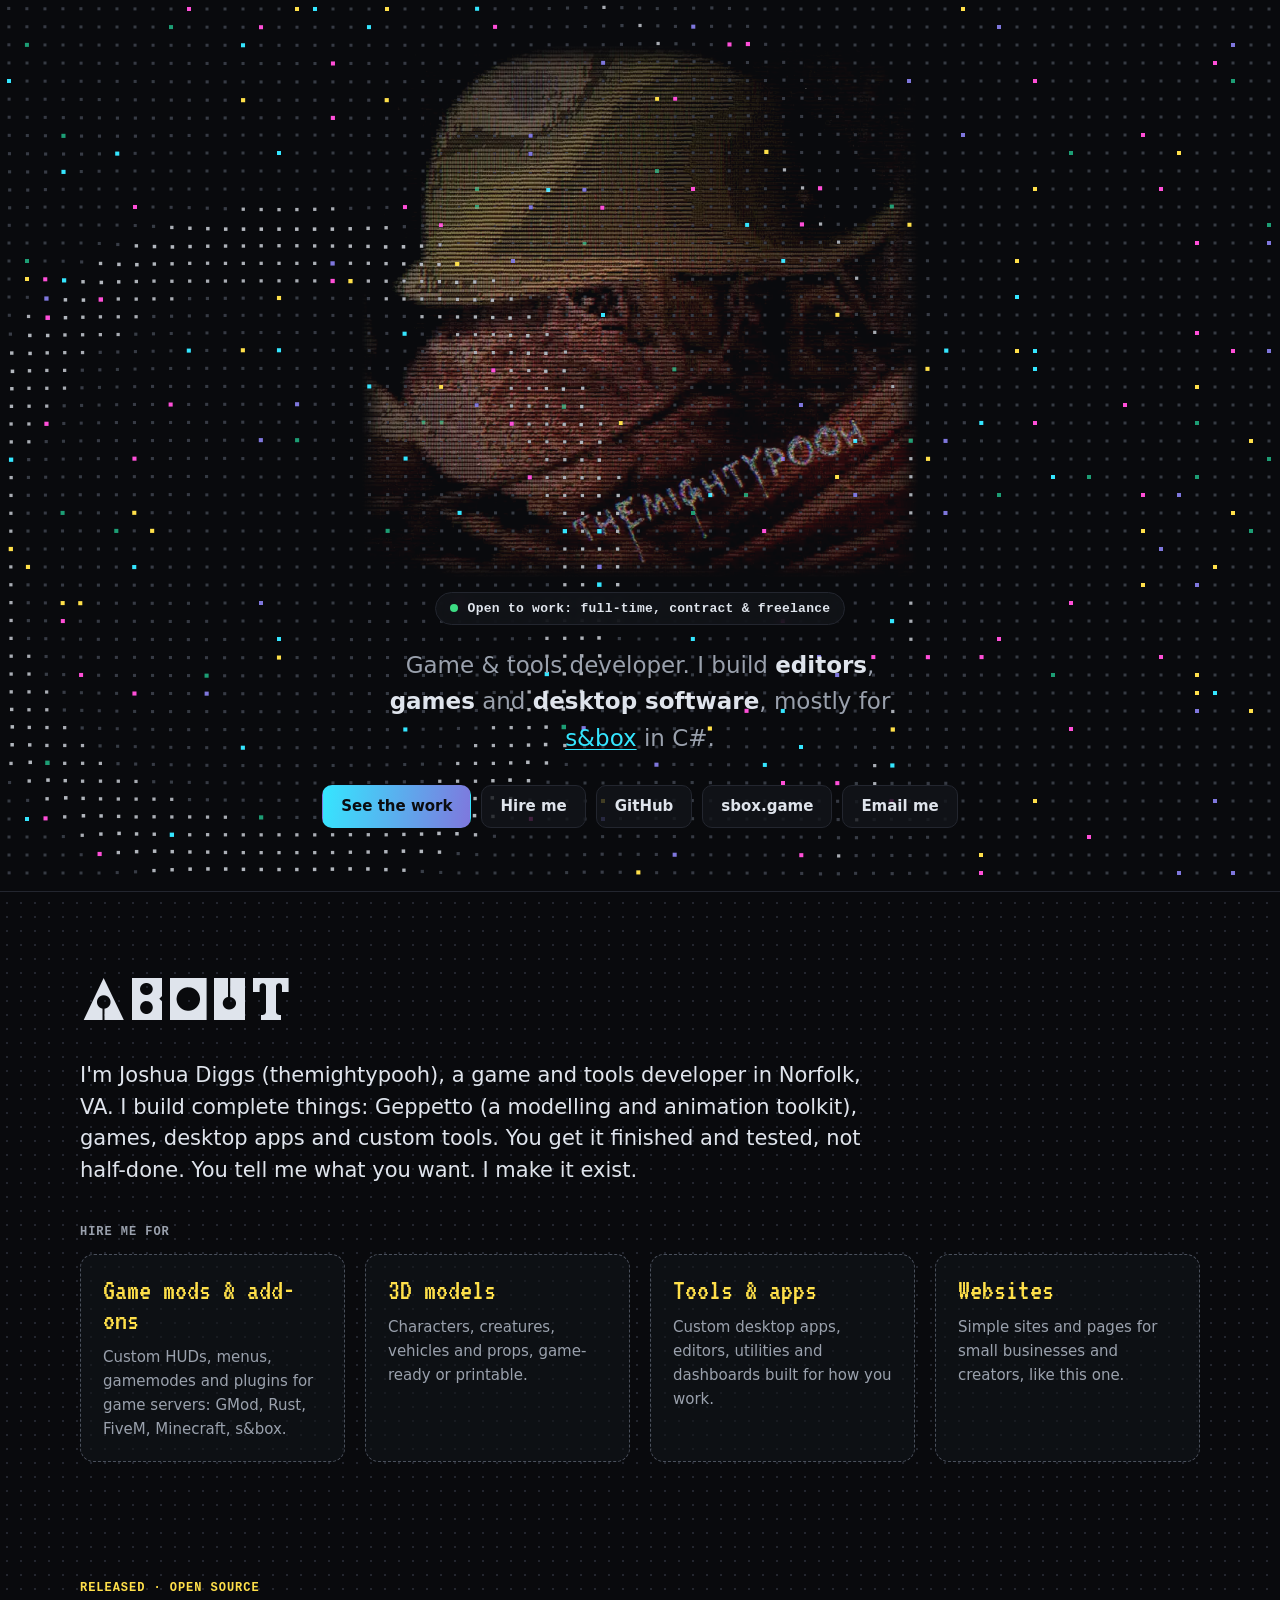
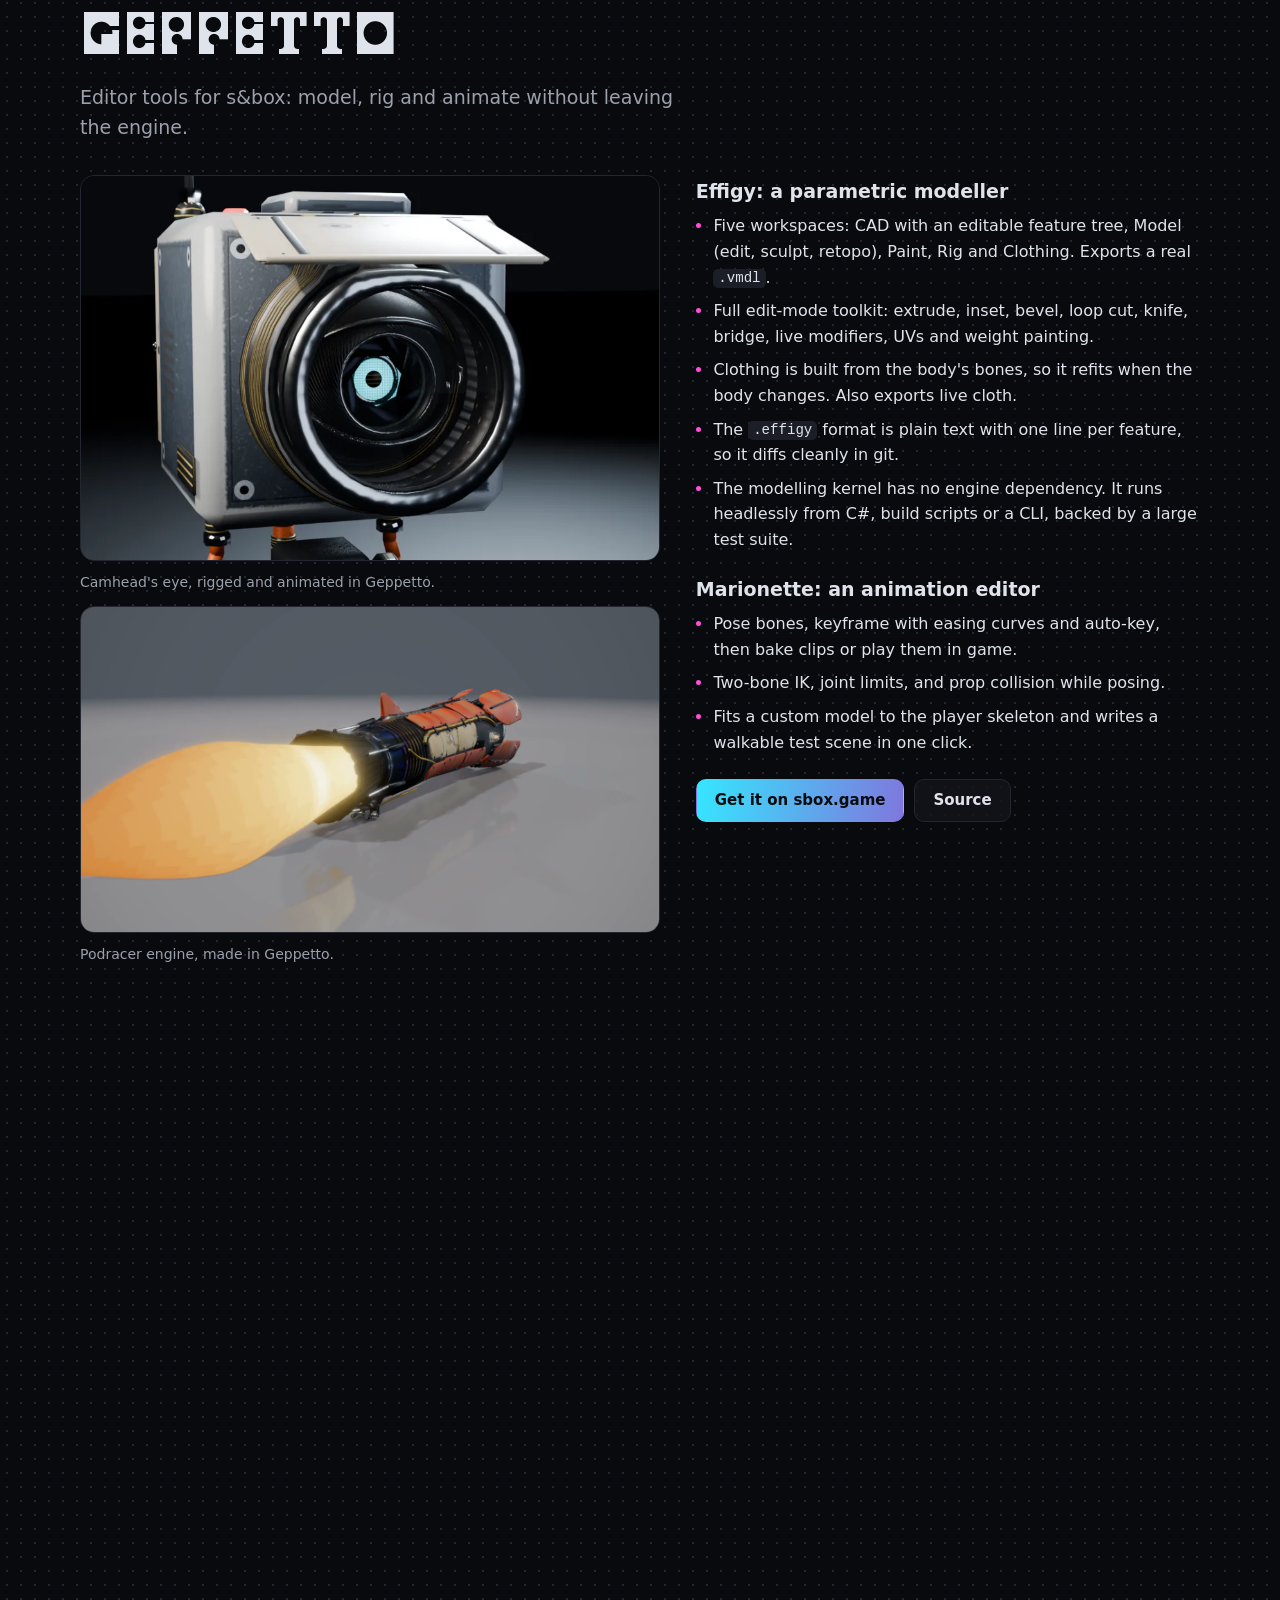
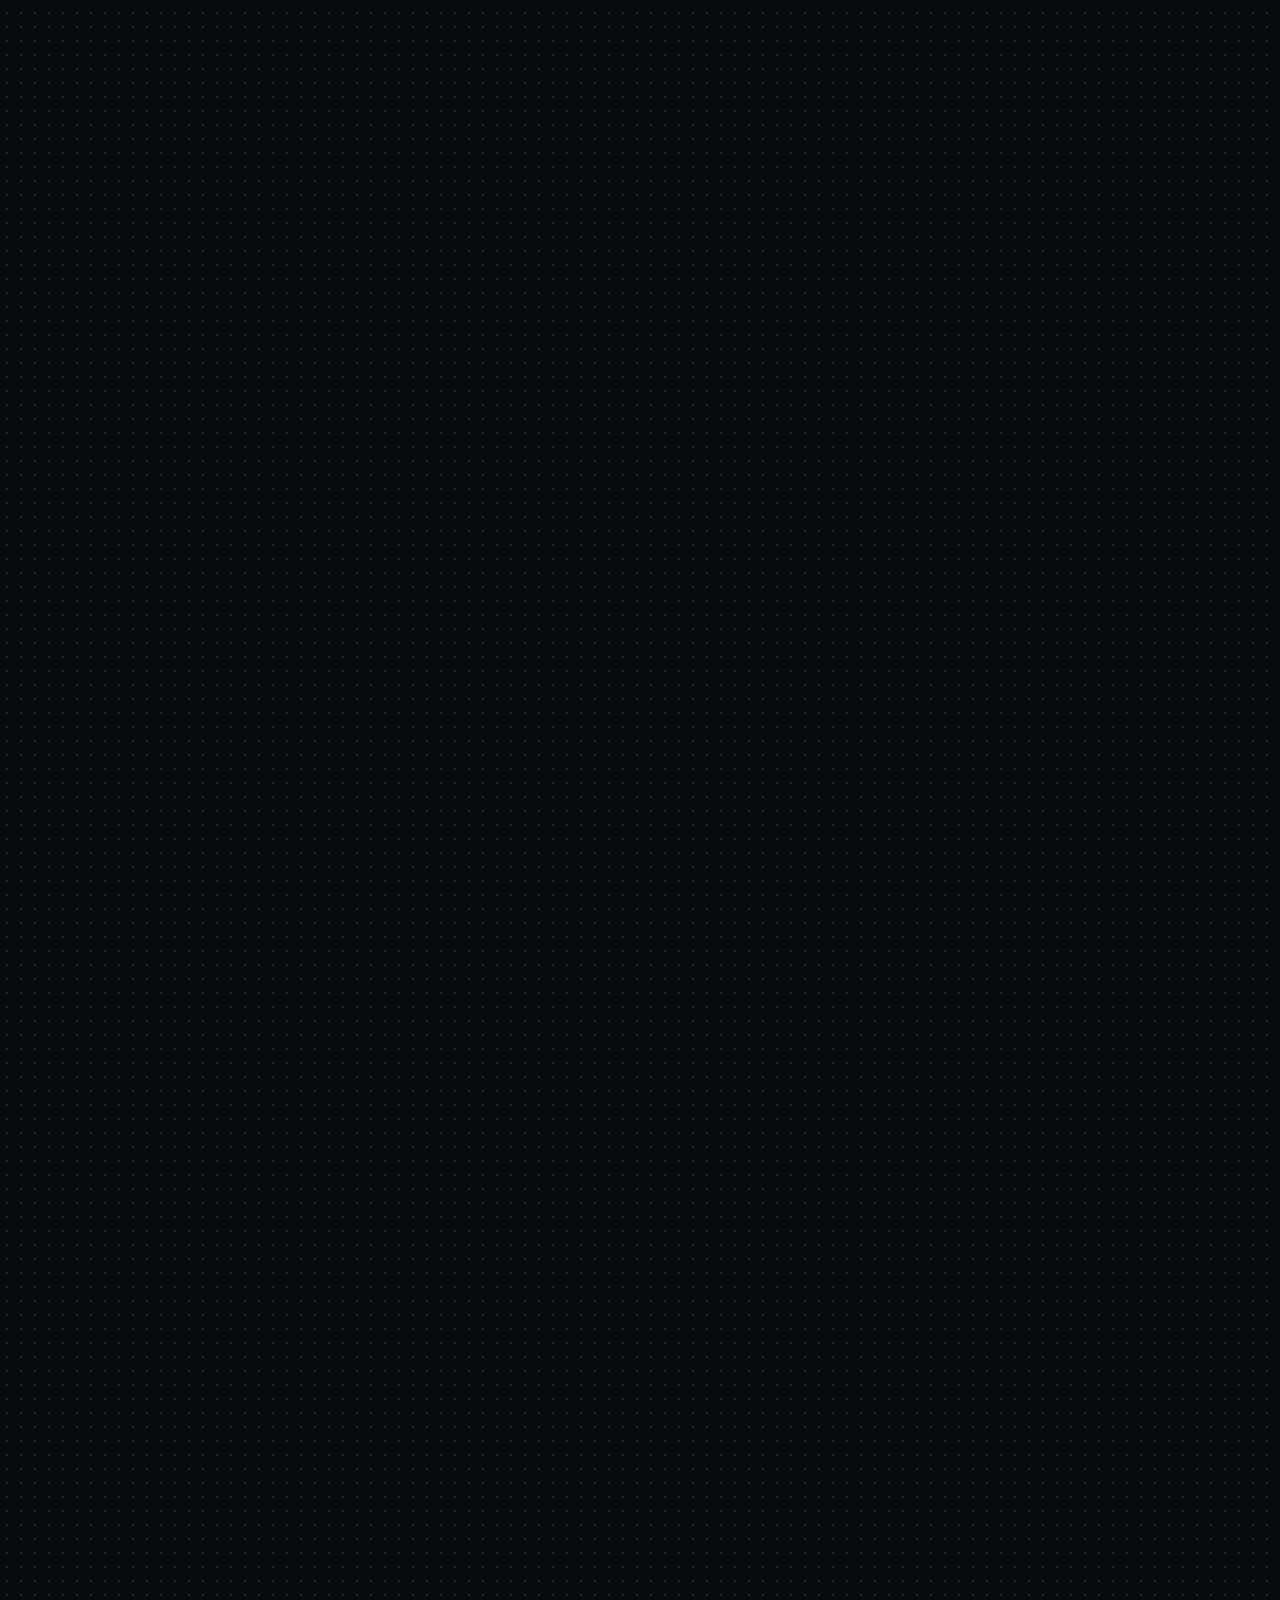
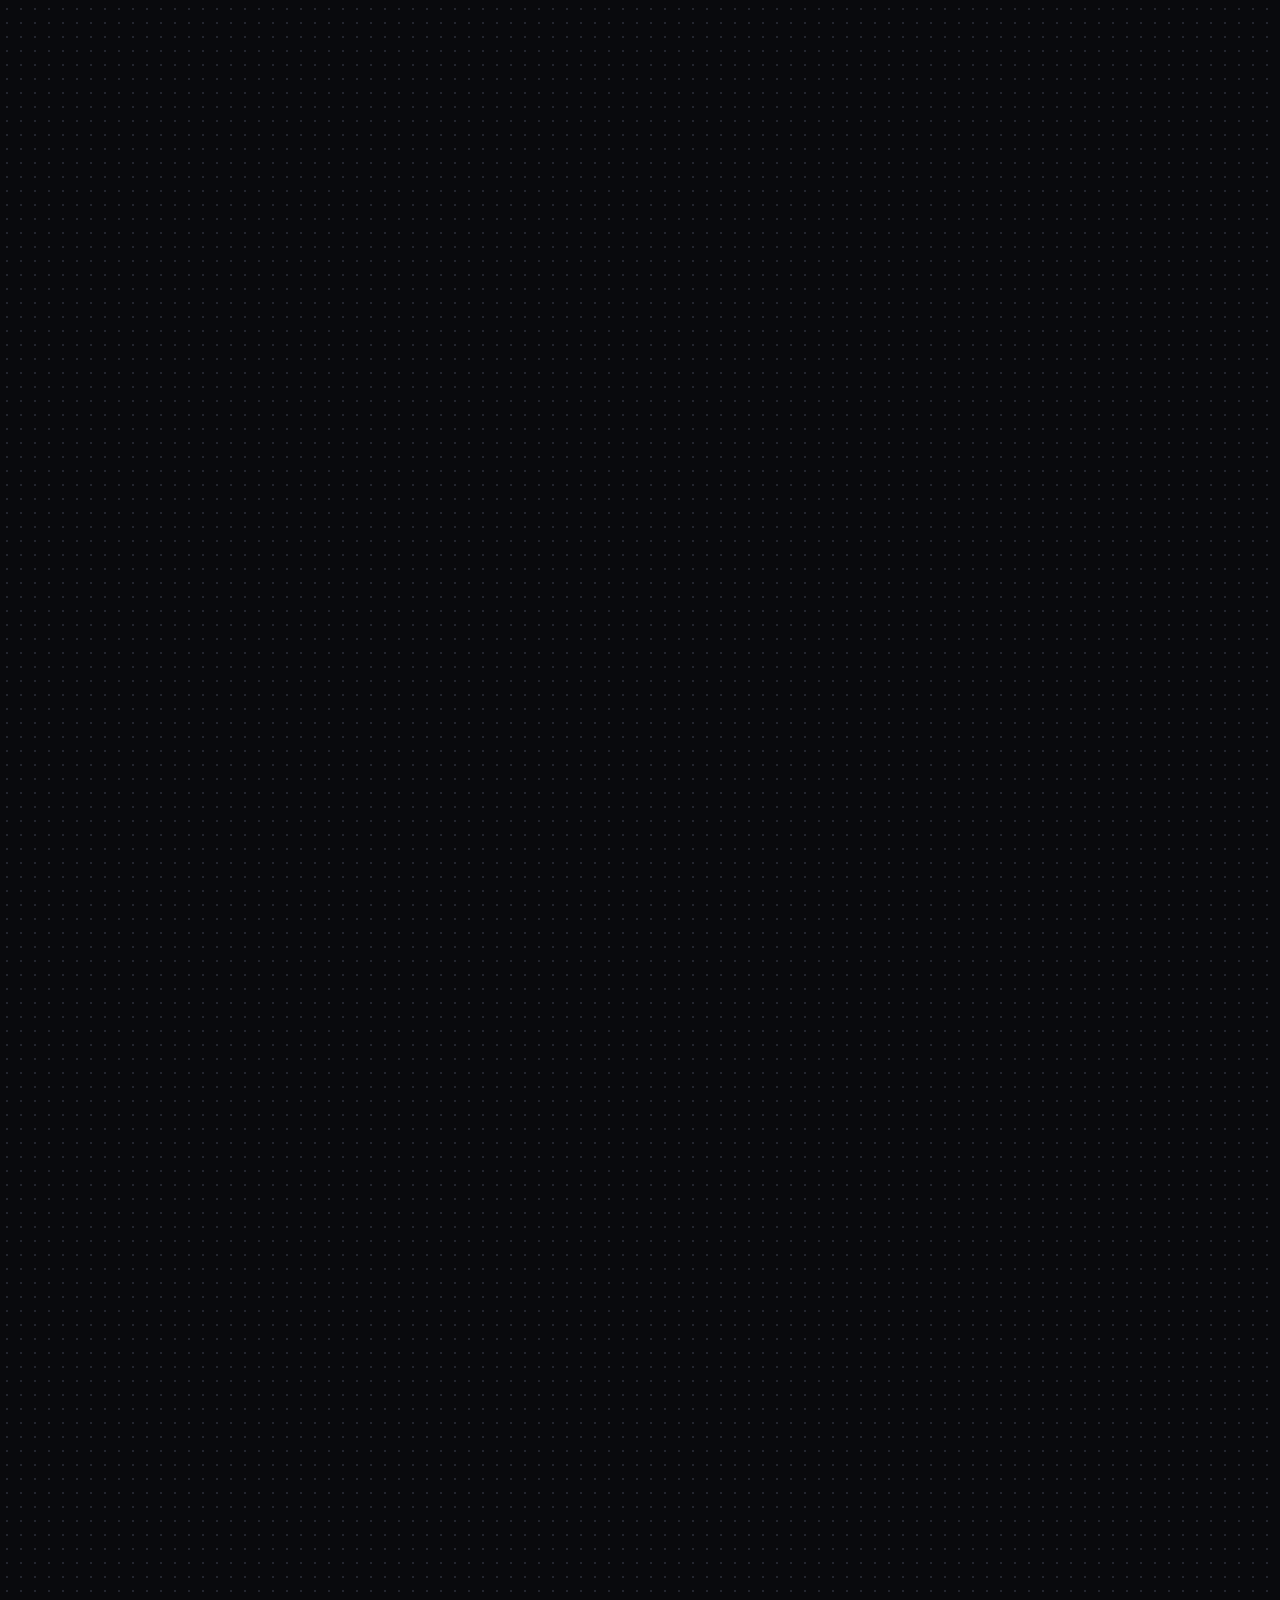
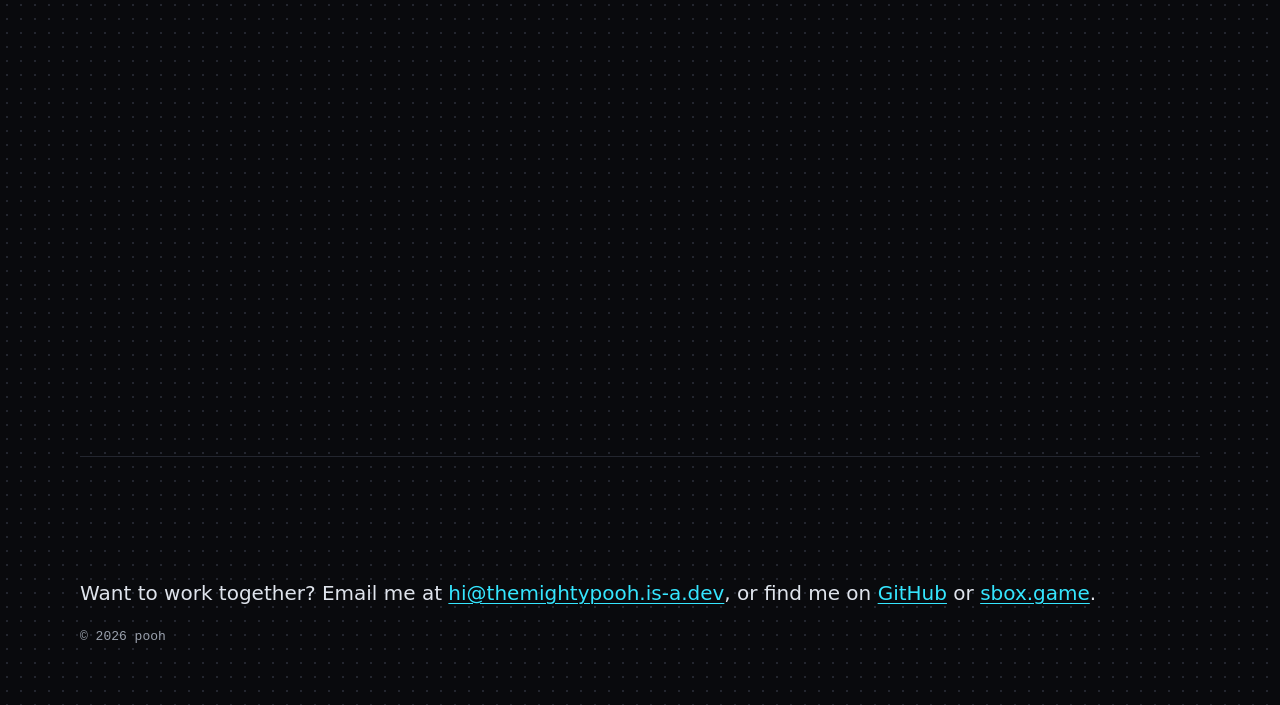
==== commit 7a1897b7: "Mini desktop tour: one bubble per piece says what it is and what to try, moves on when you do it; st" ====
--- a/index.html
+++ b/index.html
@@ -10,8 +10,8 @@
 <meta property="og:image" content="https://themightypooh.github.io/img/wavegoo-poster.jpg">
 <meta name="theme-color" content="#090a0d">
 <link rel="preload" href="fonts/WavegooRoundsquare.woff2" as="font" type="font/woff2" crossorigin>
-<link rel="stylesheet" href="style.css?v=5">
-<link rel="stylesheet" href="mini-desktop.css?v=16">
+<link rel="stylesheet" href="style.css?v=6">
+<link rel="stylesheet" href="mini-desktop.css?v=17">
 </head>
 <body>
 
@@ -111,7 +111,7 @@
     <div class="wrap desk-foot">
       <p class="md-hint md-hint-touch">Tap the orb for the start menu and drag things around, or open it fullscreen below.</p>
       <p class="md-hint md-hint-mouse">Hover the bar, click the orb for the start menu, drag the cabinet, hourglass and counter anywhere, drag a note onto a drawer, click the hourglass. Best on a big screen.</p>
-      <p class="actions"><a class="btn" href="phone.html?v=5">Open it on your phone</a> <a class="btn ghost" href="https://github.com/themightypooh/wavegoo">View on GitHub</a></p>
+      <p class="actions"><button class="btn" type="button" id="md-tour">Take the tour</button> <a class="btn ghost" href="phone.html?v=6">Open it on your phone</a> <a class="btn ghost" href="https://github.com/themightypooh/wavegoo">View on GitHub</a></p>
     </div>
   </section>
 
@@ -297,11 +297,18 @@
     if (a.dataset.show) a.textContent = m;
   });
 </script>
+<script>
+  // "Take the tour": bring the desktop into view, then walk through it
+  document.getElementById("md-tour").addEventListener("click", function () {
+    document.getElementById("md-frame").scrollIntoView({ behavior: "smooth", block: "center" });
+    setTimeout(function () { if (window.mdDesk) window.mdDesk.tour.start(); }, 450);
+  });
+</script>
 <script src="dots.js?v=2" defer></script>
 <script src="assets-reel.js" defer></script>
 <script src="npc-brain.js" defer></script>
 <script src="mini-desktop-shaders.js?v=12" defer></script>
-<script src="mini-desktop.js?v=20" defer></script>
+<script src="mini-desktop.js?v=21" defer></script>
 <script>
 (() => { const f = document.getElementById("pn-frame"), i = document.getElementById("pn-screen"), go = document.getElementById("pn-start"); if (!f || !i) return;
   const fit = () => { i.style.transform = "scale(" + f.clientWidth / 1280 + ")"; }; new ResizeObserver(fit).observe(f); fit();
--- a/style.css
+++ b/style.css
@@ -106,6 +106,7 @@
   transition: transform .15s, filter .15s;
 }
 .btn:hover { color: #0b0c10; transform: translateY(-1px); filter: brightness(1.1); }
+button.btn { cursor: pointer; }
 .btn.ghost { background: rgba(18, 20, 26, .8); color: var(--text); border-color: var(--line); }
 .btn.ghost:hover { border-color: var(--dot); color: #fff; }
 
--- a/mini-desktop.css
+++ b/mini-desktop.css
@@ -199,3 +199,24 @@
 .lw-vs .val, .lw-vs .nm { position: absolute; left: 0; right: 0; text-align: center; font: bold 10px Topaz, monospace; color: #f4f5f6; }
 .lw-vs .val { top: 4px; } .lw-vs .nm { bottom: 2px; }
 .lw-toast { position: absolute; left: 50%; bottom: 24px; transform: translateX(-50%); background: #efeee6; border: 2px solid #141418; font: bold 12px/22px Topaz, monospace; padding: 0 10px; display: none; }
+
+/* ---- tour bubble (on the frame, real CSS pixels, so it reads at any scale) ---- */
+.tour { position: absolute; z-index: 300; width: min(300px, 44%); box-sizing: border-box; padding: 12px 14px; background: #0b0c10f2; border: 2px solid #35e6ff;
+  box-shadow: 6px 6px 0 #00000073; color: #dfe4ec; font: 15px/1.35 system-ui, sans-serif; transition: border-color .2s; }
+.tour[hidden] { display: none; }
+.tour-n { font: 11px/1 Roundsquare, monospace; letter-spacing: 1.5px; color: #35e6ff; margin-bottom: 6px; }
+.tour-t { font: 17px/1.1 Roundsquare, monospace; letter-spacing: 1px; color: #fff; margin-bottom: 6px; }
+.tour-d { color: #b9c0cc; }
+.tour-try { margin-top: 8px; color: #ffe04a; font-weight: 600; }
+.tour-try[hidden] { display: none; }
+.tour.nice { border-color: #3ddc84; } .tour.nice .tour-try { color: #3ddc84; }
+.tour-btns { display: flex; justify-content: space-between; gap: 8px; margin-top: 10px; }
+.tour-btns button { font: 13px/1 system-ui, sans-serif; color: #dfe4ec; background: #1c2028; border: 1px solid #ffffff2e; border-radius: 6px; padding: 8px 12px; cursor: pointer; }
+.tour-btns .tour-next { margin-left: auto; background: #35e6ff; color: #090a0d; border-color: #35e6ff; font-weight: 700; }
+.tour-btns button[hidden] { display: none; }
+.tour::after { content: ''; position: absolute; border: 9px solid transparent; }
+.tour.left::after { left: -20px; top: calc(var(--tail) - 9px); border-right-color: #35e6ff; }
+.tour.right::after { right: -20px; top: calc(var(--tail) - 9px); border-left-color: #35e6ff; }
+.tour.down::after { bottom: -20px; left: calc(var(--tail) - 9px); border-top-color: #35e6ff; }
+.tour.up::after { top: -20px; left: calc(var(--tail) - 9px); border-bottom-color: #35e6ff; }
+@media (max-width: 500px), (max-height: 420px) { .tour { font-size: 13px; padding: 10px 12px; } .tour-t { font-size: 15px; } }
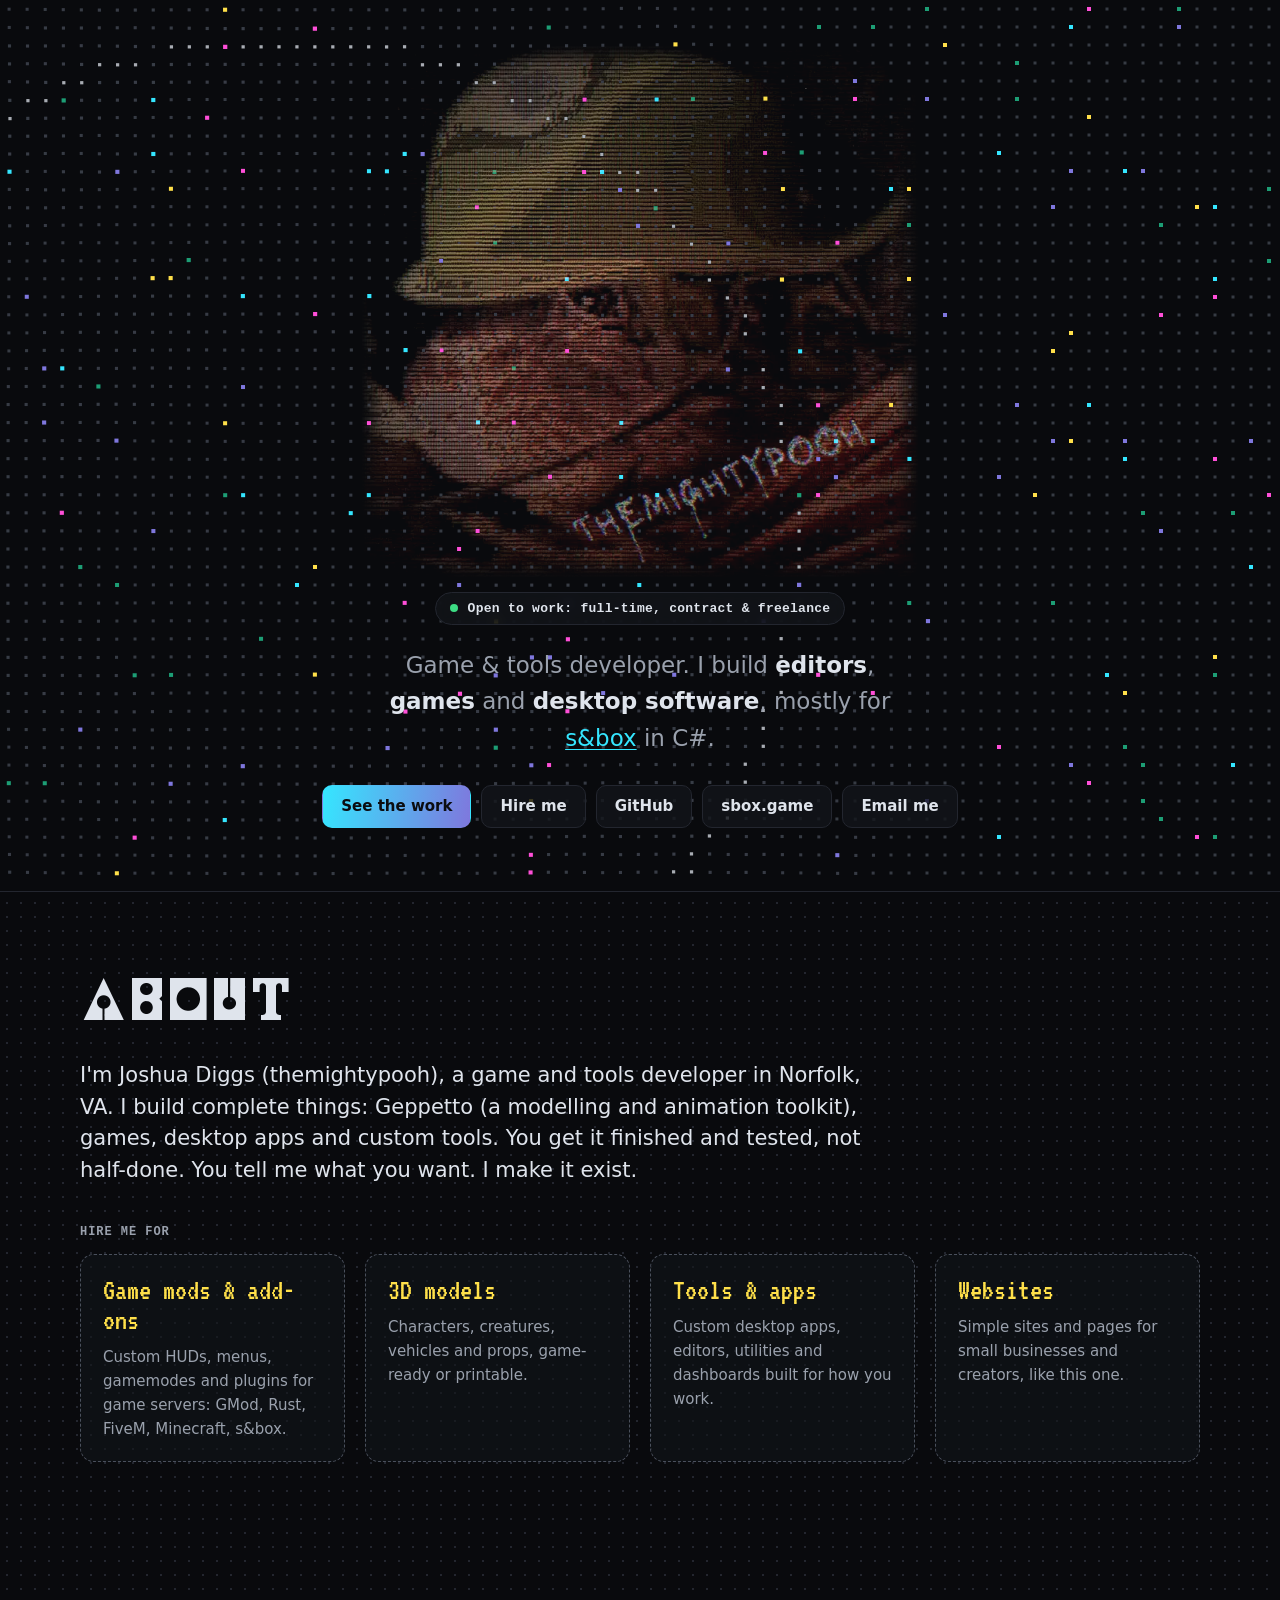
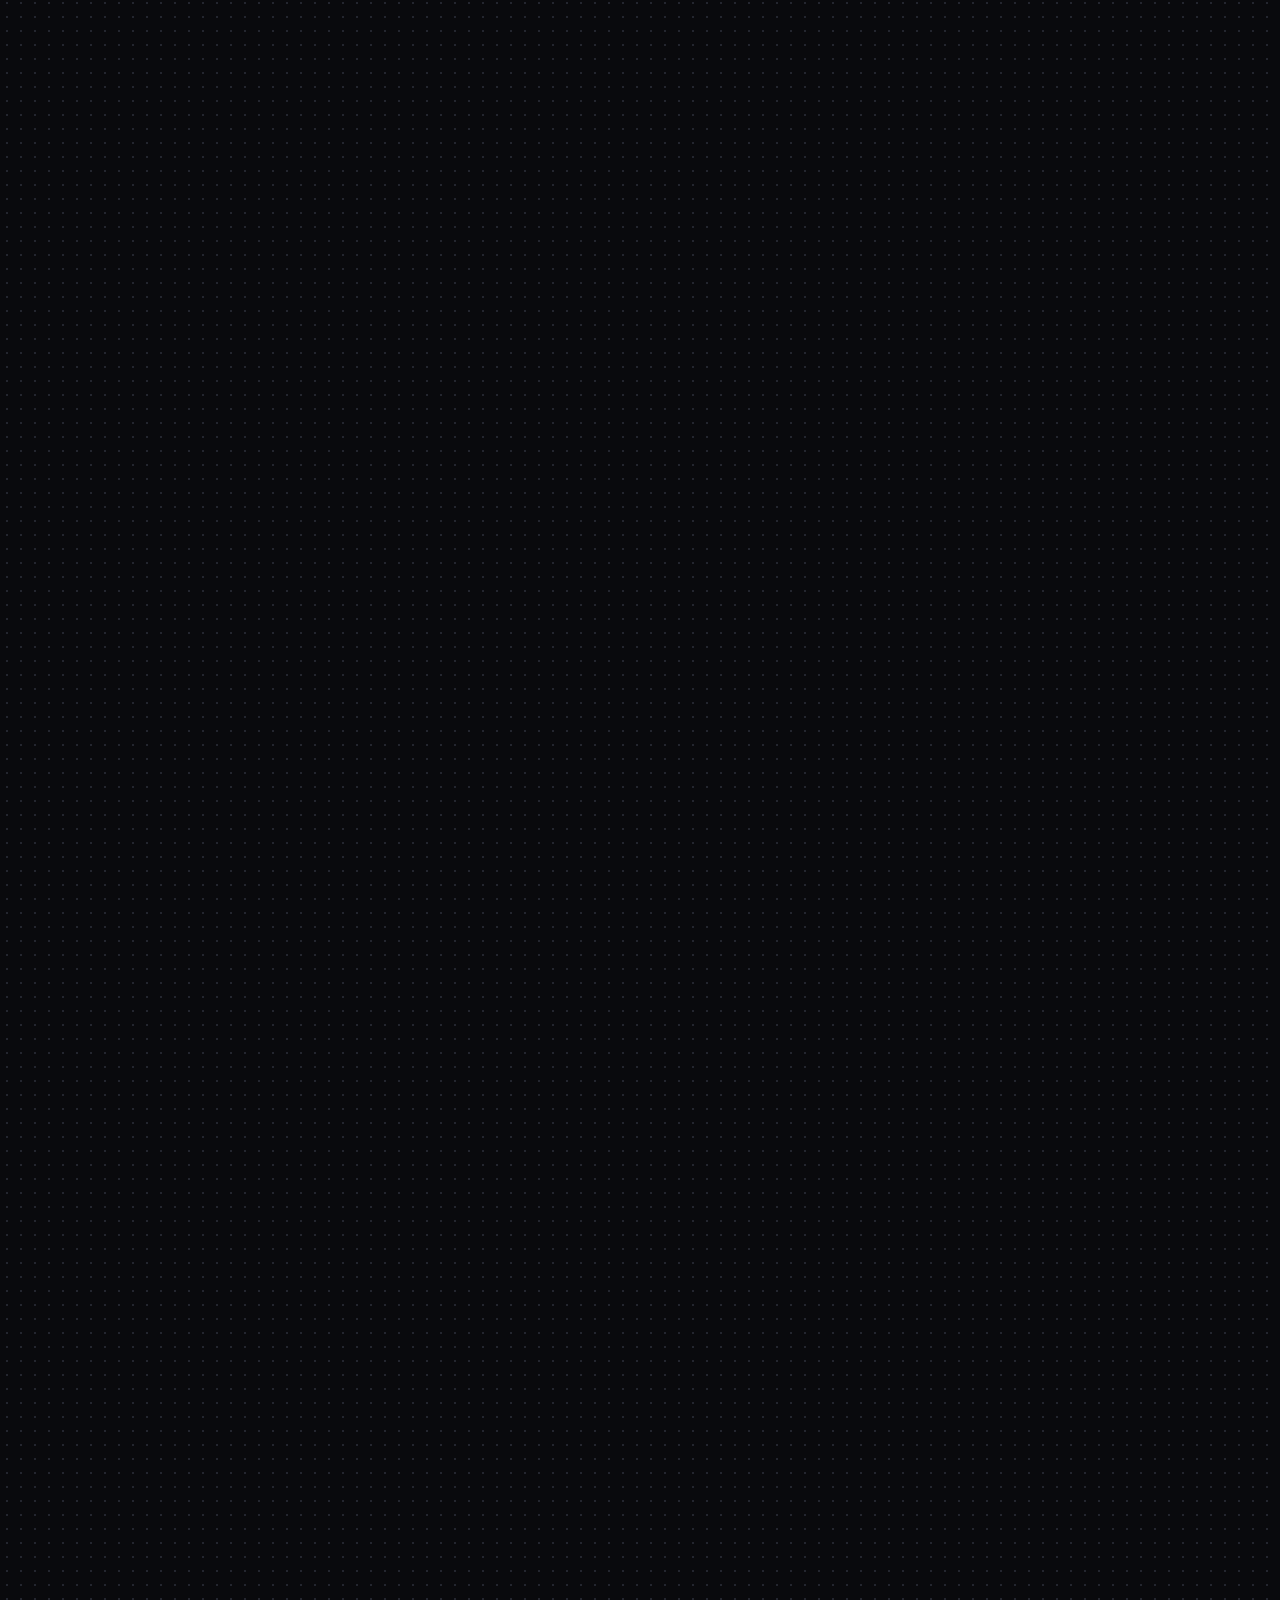
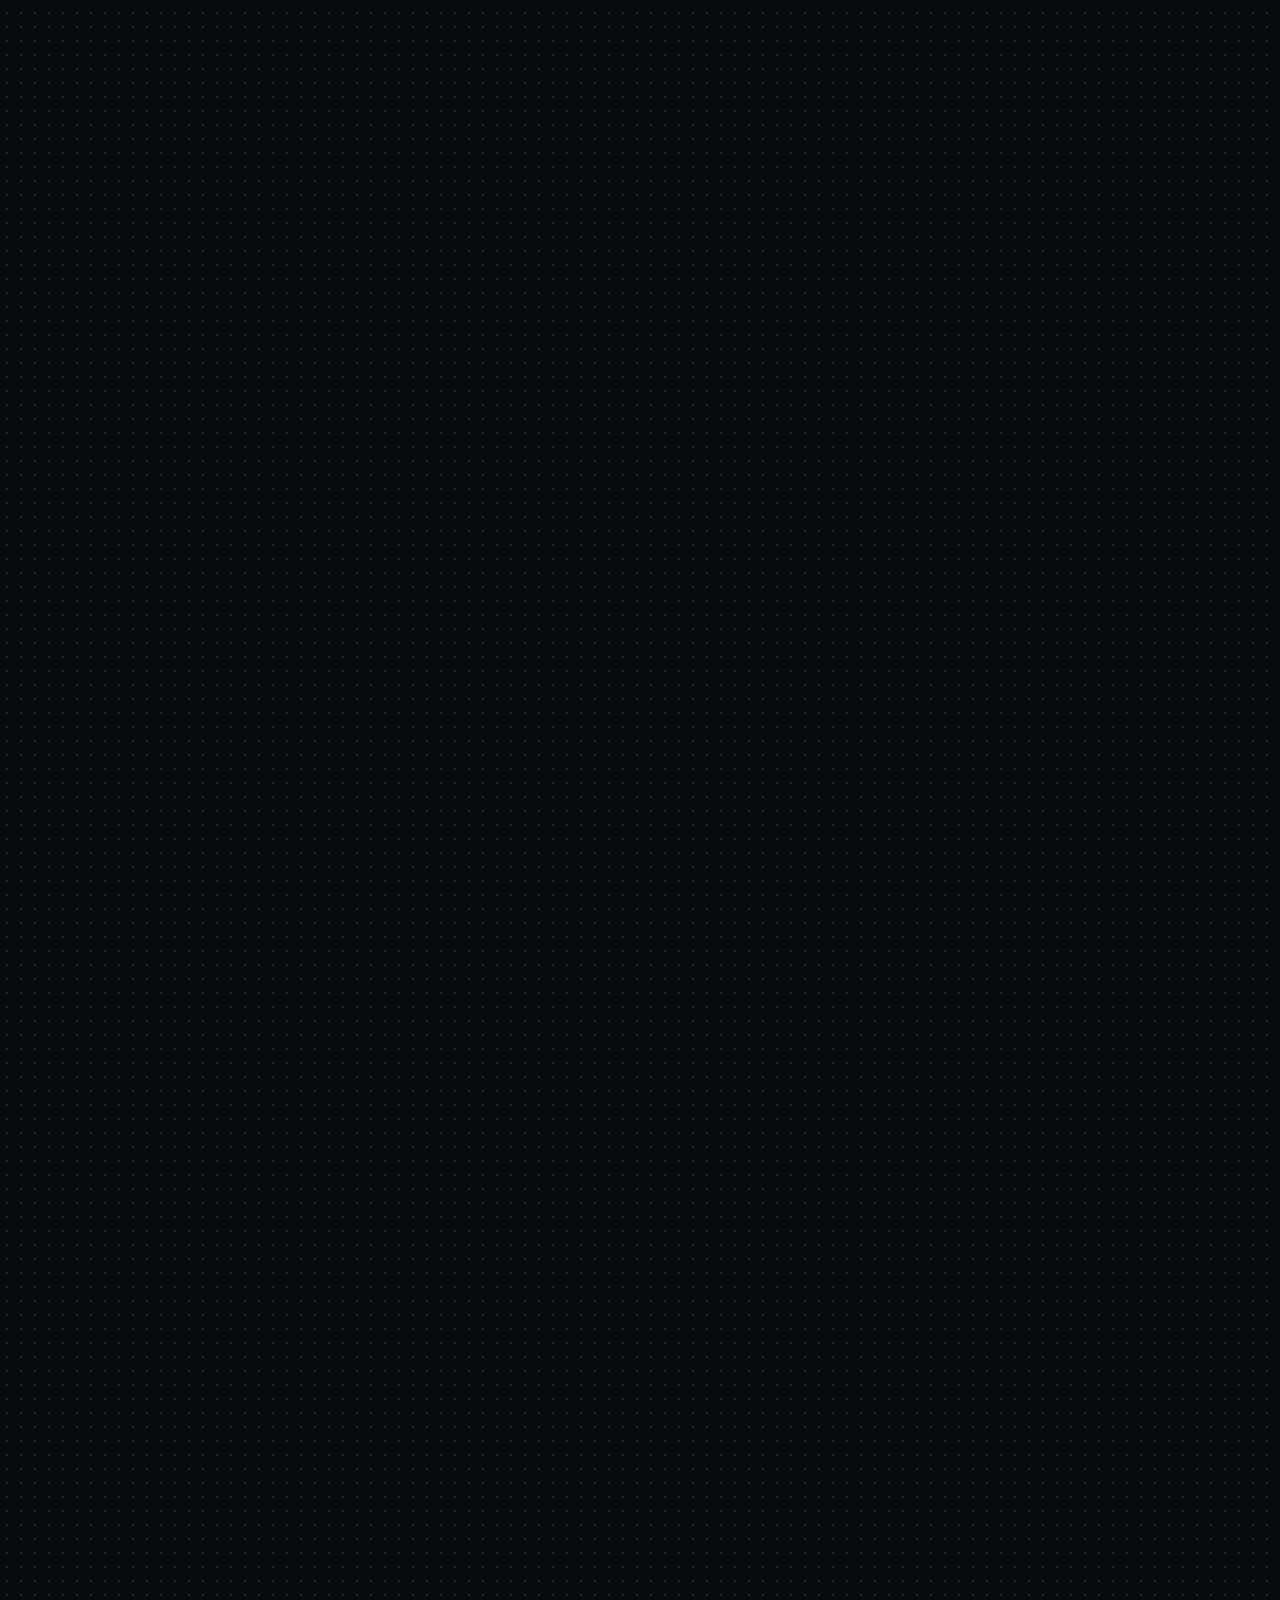
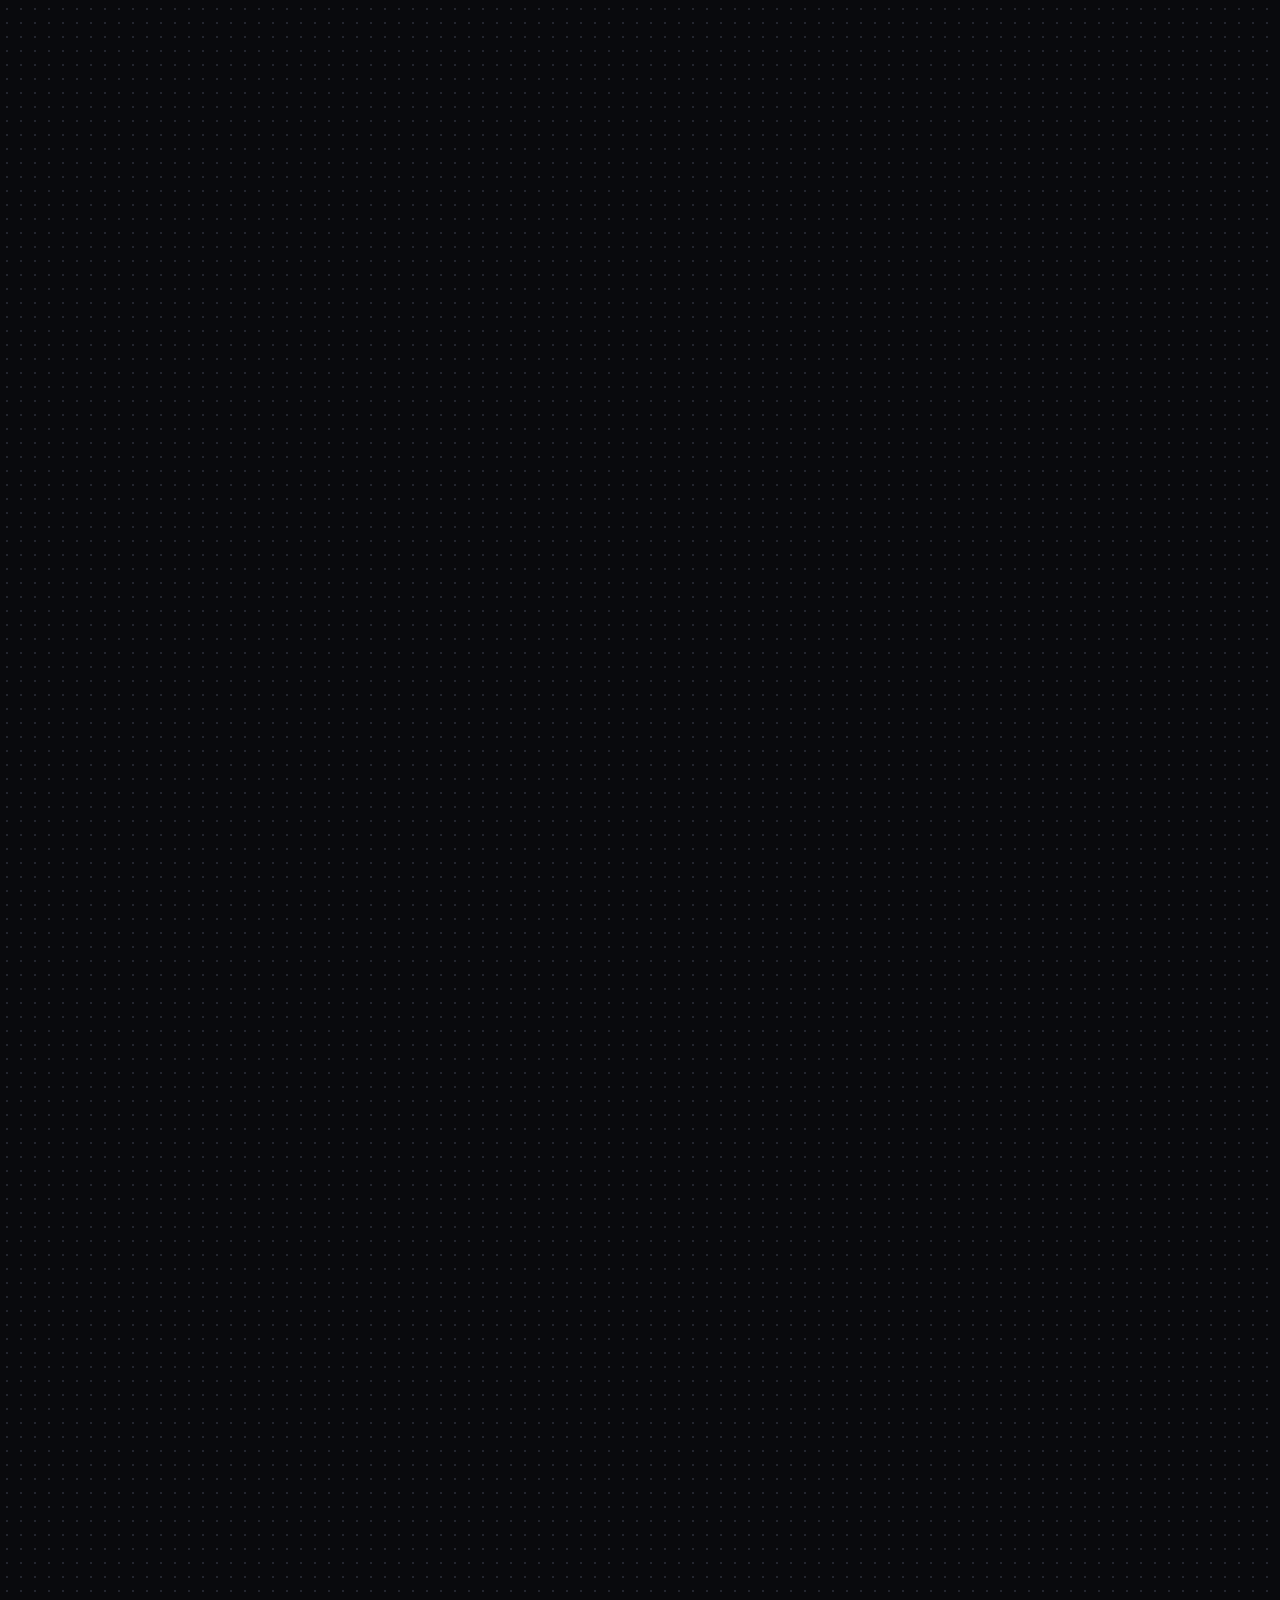
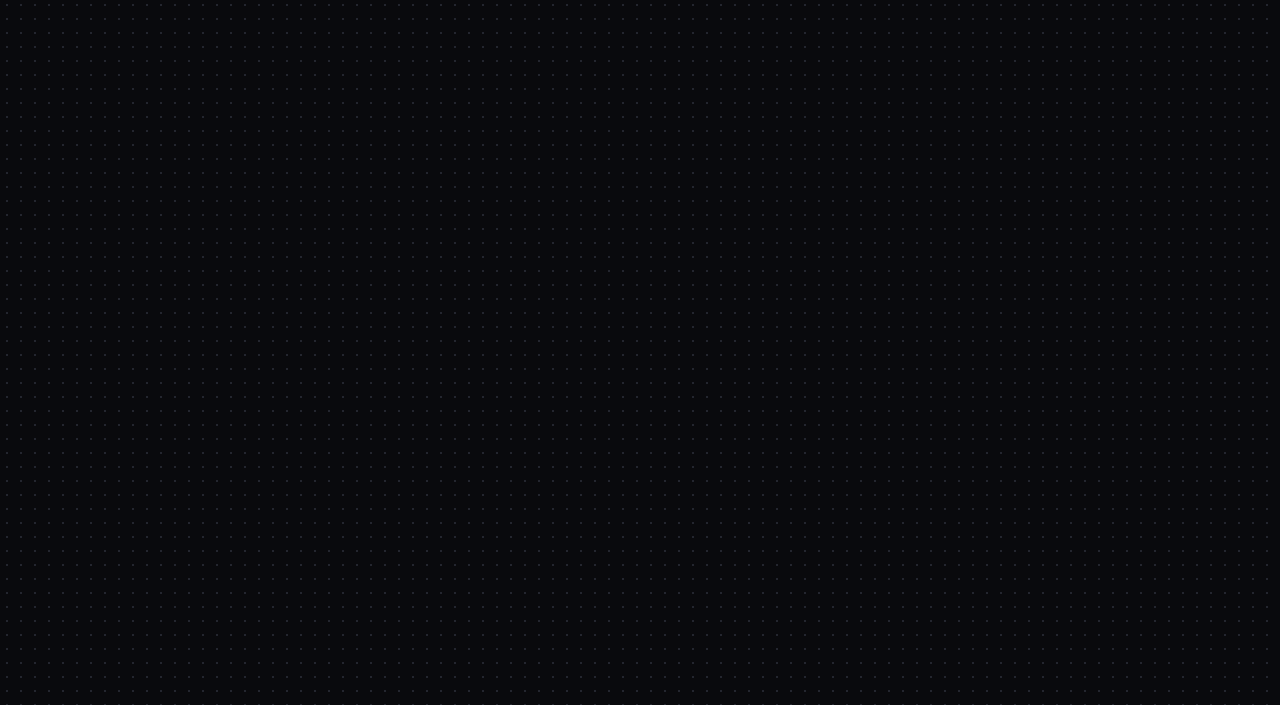
==== commit bf2f6774: "Phones: shader canvases draw only the pixels that reach the screen (about 8x fewer inline); ?lite=1 " ====
--- a/index.html
+++ b/index.html
@@ -111,7 +111,7 @@
     <div class="wrap desk-foot">
       <p class="md-hint md-hint-touch">Tap the orb for the start menu and drag things around, or open it fullscreen below.</p>
       <p class="md-hint md-hint-mouse">Hover the bar, click the orb for the start menu, drag the cabinet, hourglass and counter anywhere, drag a note onto a drawer, click the hourglass. Best on a big screen.</p>
-      <p class="actions"><button class="btn" type="button" id="md-tour">Take the tour</button> <a class="btn ghost" href="phone.html?v=6">Open it on your phone</a> <a class="btn ghost" href="https://github.com/themightypooh/wavegoo">View on GitHub</a></p>
+      <p class="actions"><button class="btn" type="button" id="md-tour">Take the tour</button> <a class="btn ghost" href="phone.html?v=7">Open it on your phone</a> <a class="btn ghost" href="https://github.com/themightypooh/wavegoo">View on GitHub</a></p>
     </div>
   </section>
 
@@ -307,8 +307,8 @@
 <script src="dots.js?v=2" defer></script>
 <script src="assets-reel.js" defer></script>
 <script src="npc-brain.js" defer></script>
-<script src="mini-desktop-shaders.js?v=12" defer></script>
-<script src="mini-desktop.js?v=21" defer></script>
+<script src="mini-desktop-shaders.js?v=13" defer></script>
+<script src="mini-desktop.js?v=22" defer></script>
 <script>
 (() => { const f = document.getElementById("pn-frame"), i = document.getElementById("pn-screen"), go = document.getElementById("pn-start"); if (!f || !i) return;
   const fit = () => { i.style.transform = "scale(" + f.clientWidth / 1280 + ")"; }; new ResizeObserver(fit).observe(f); fit();
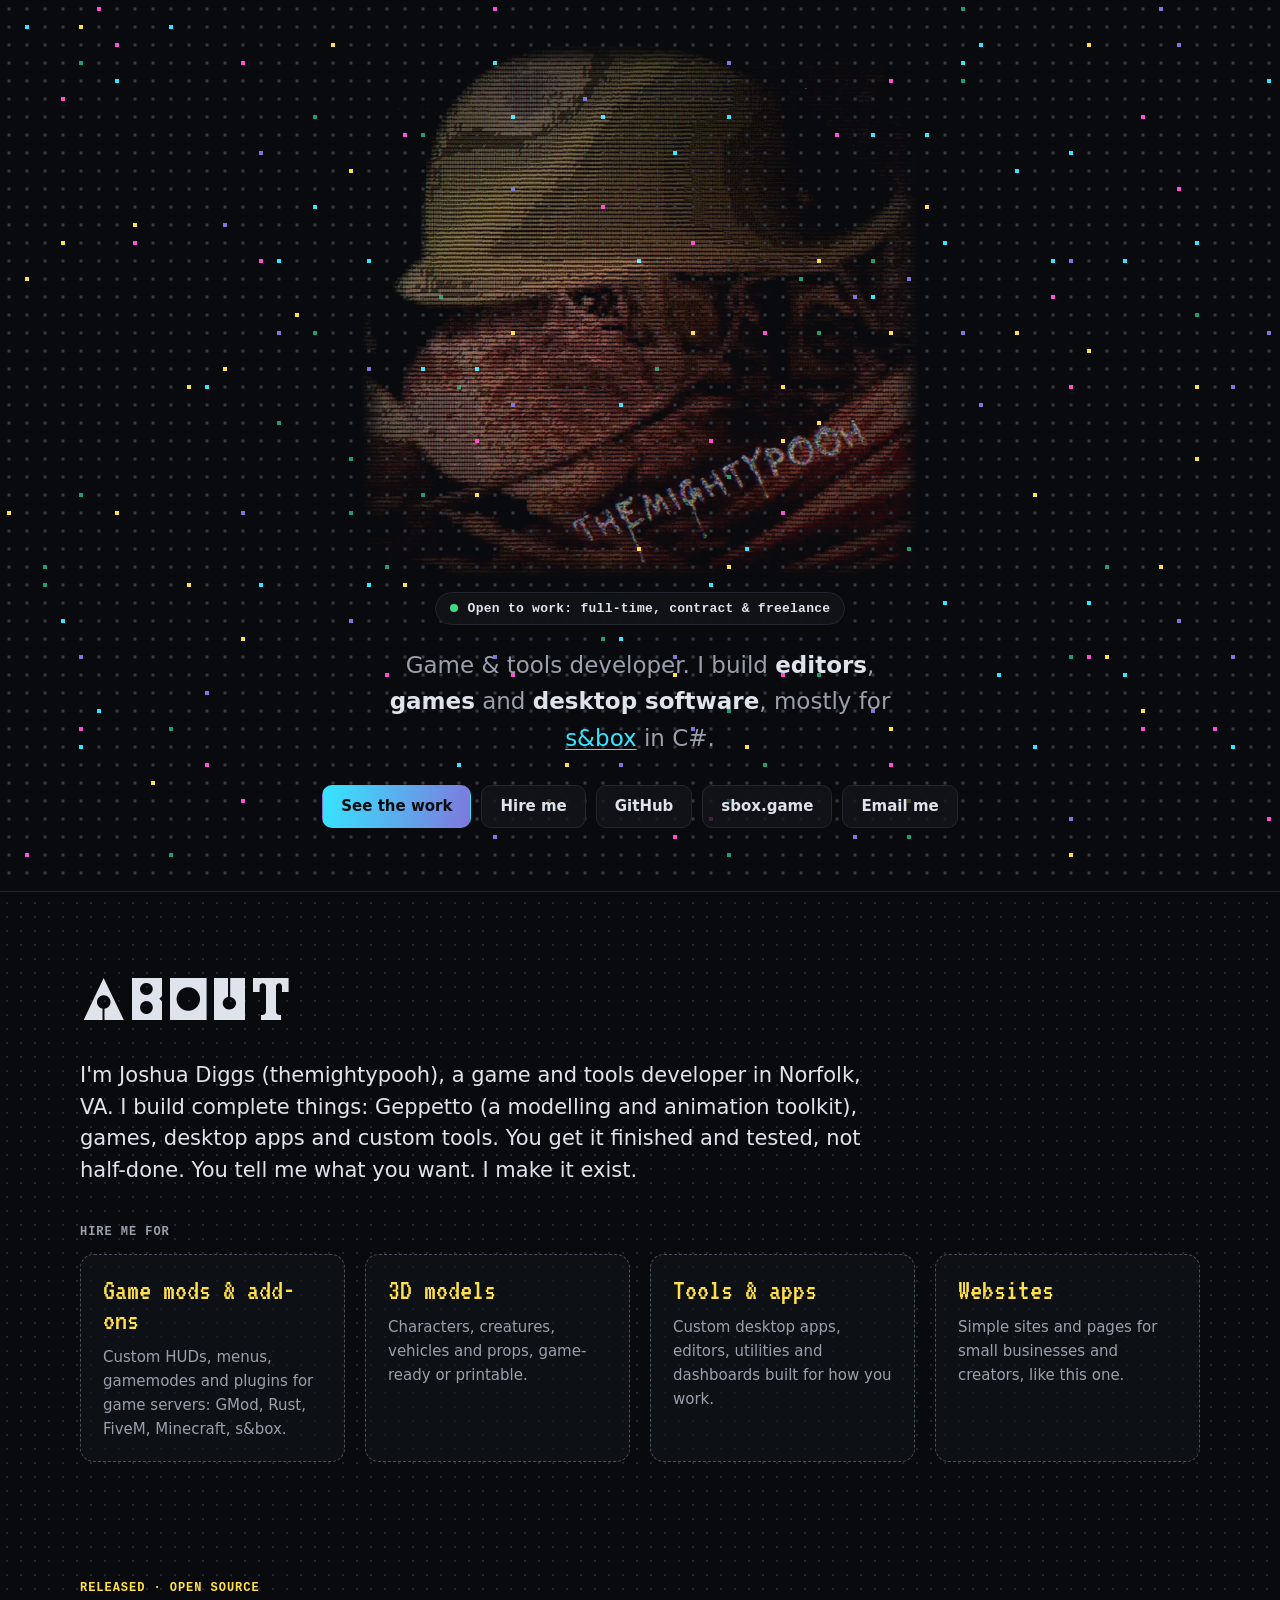
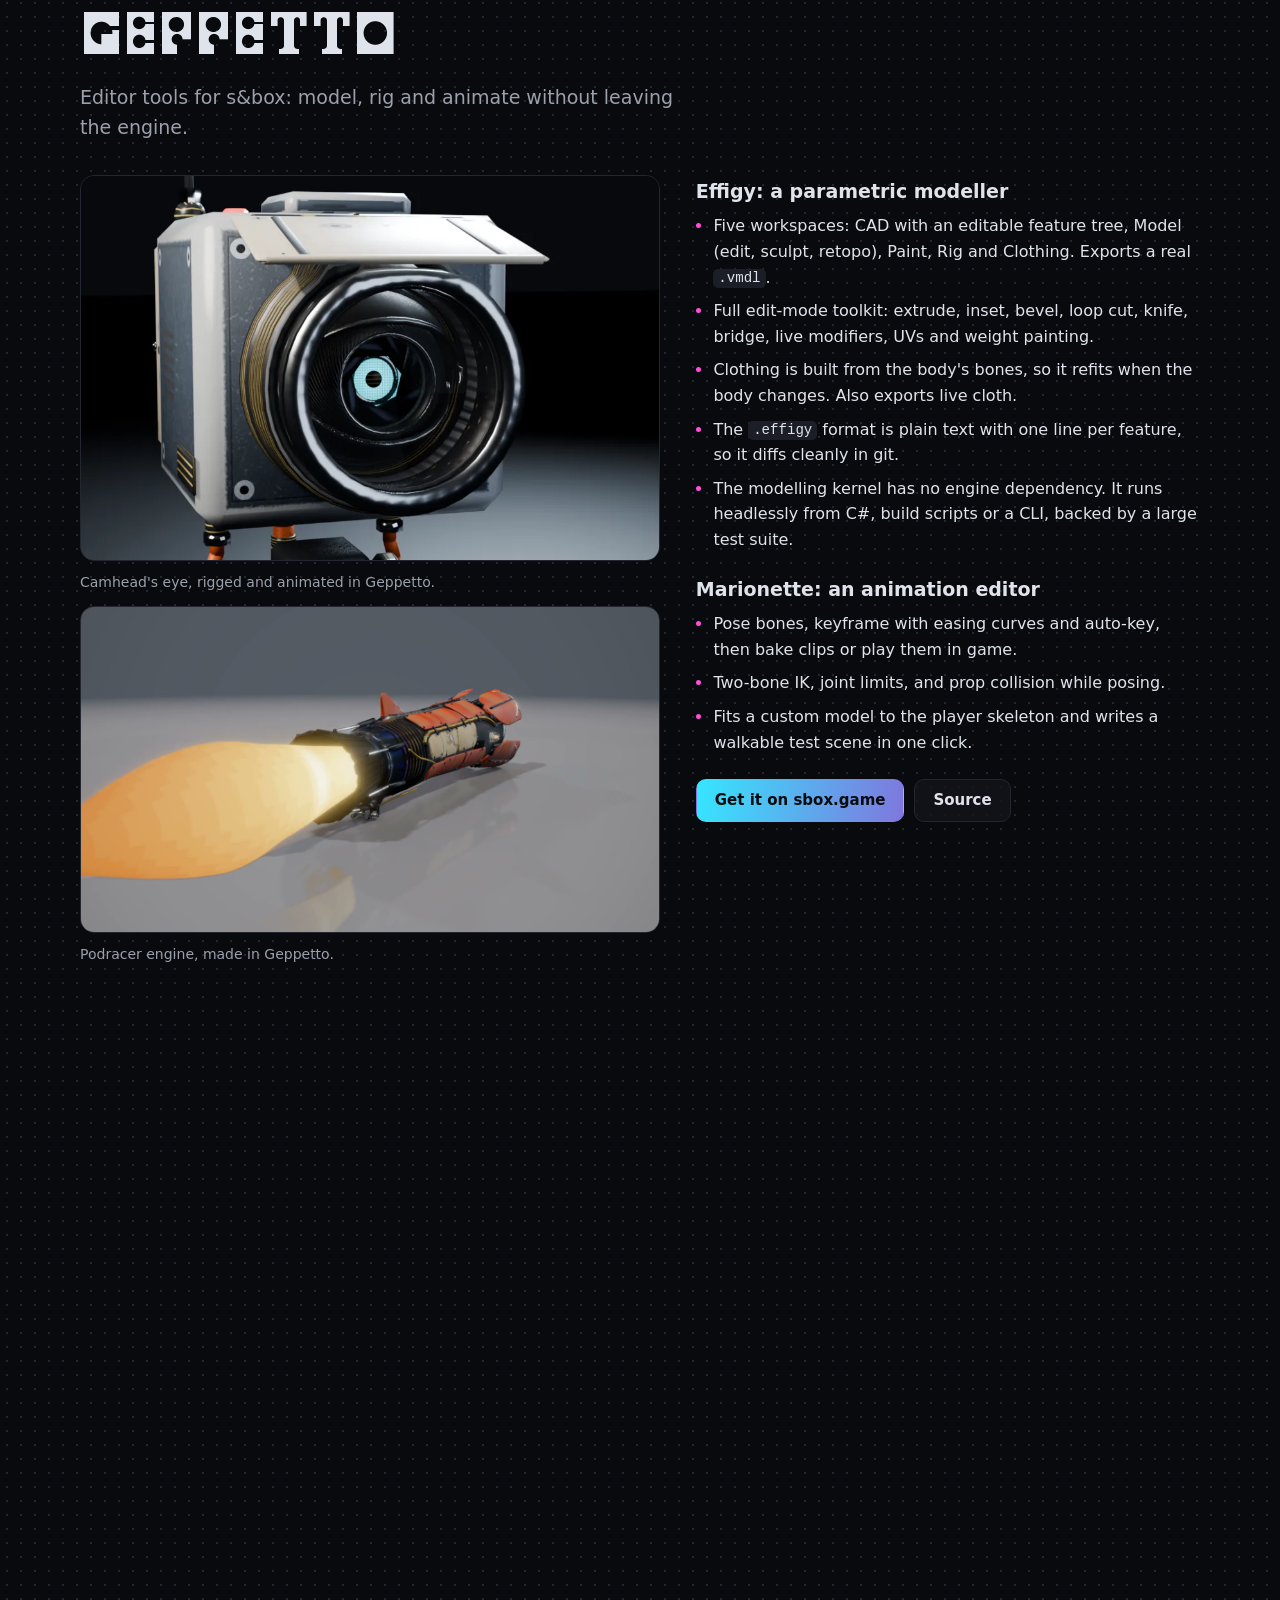
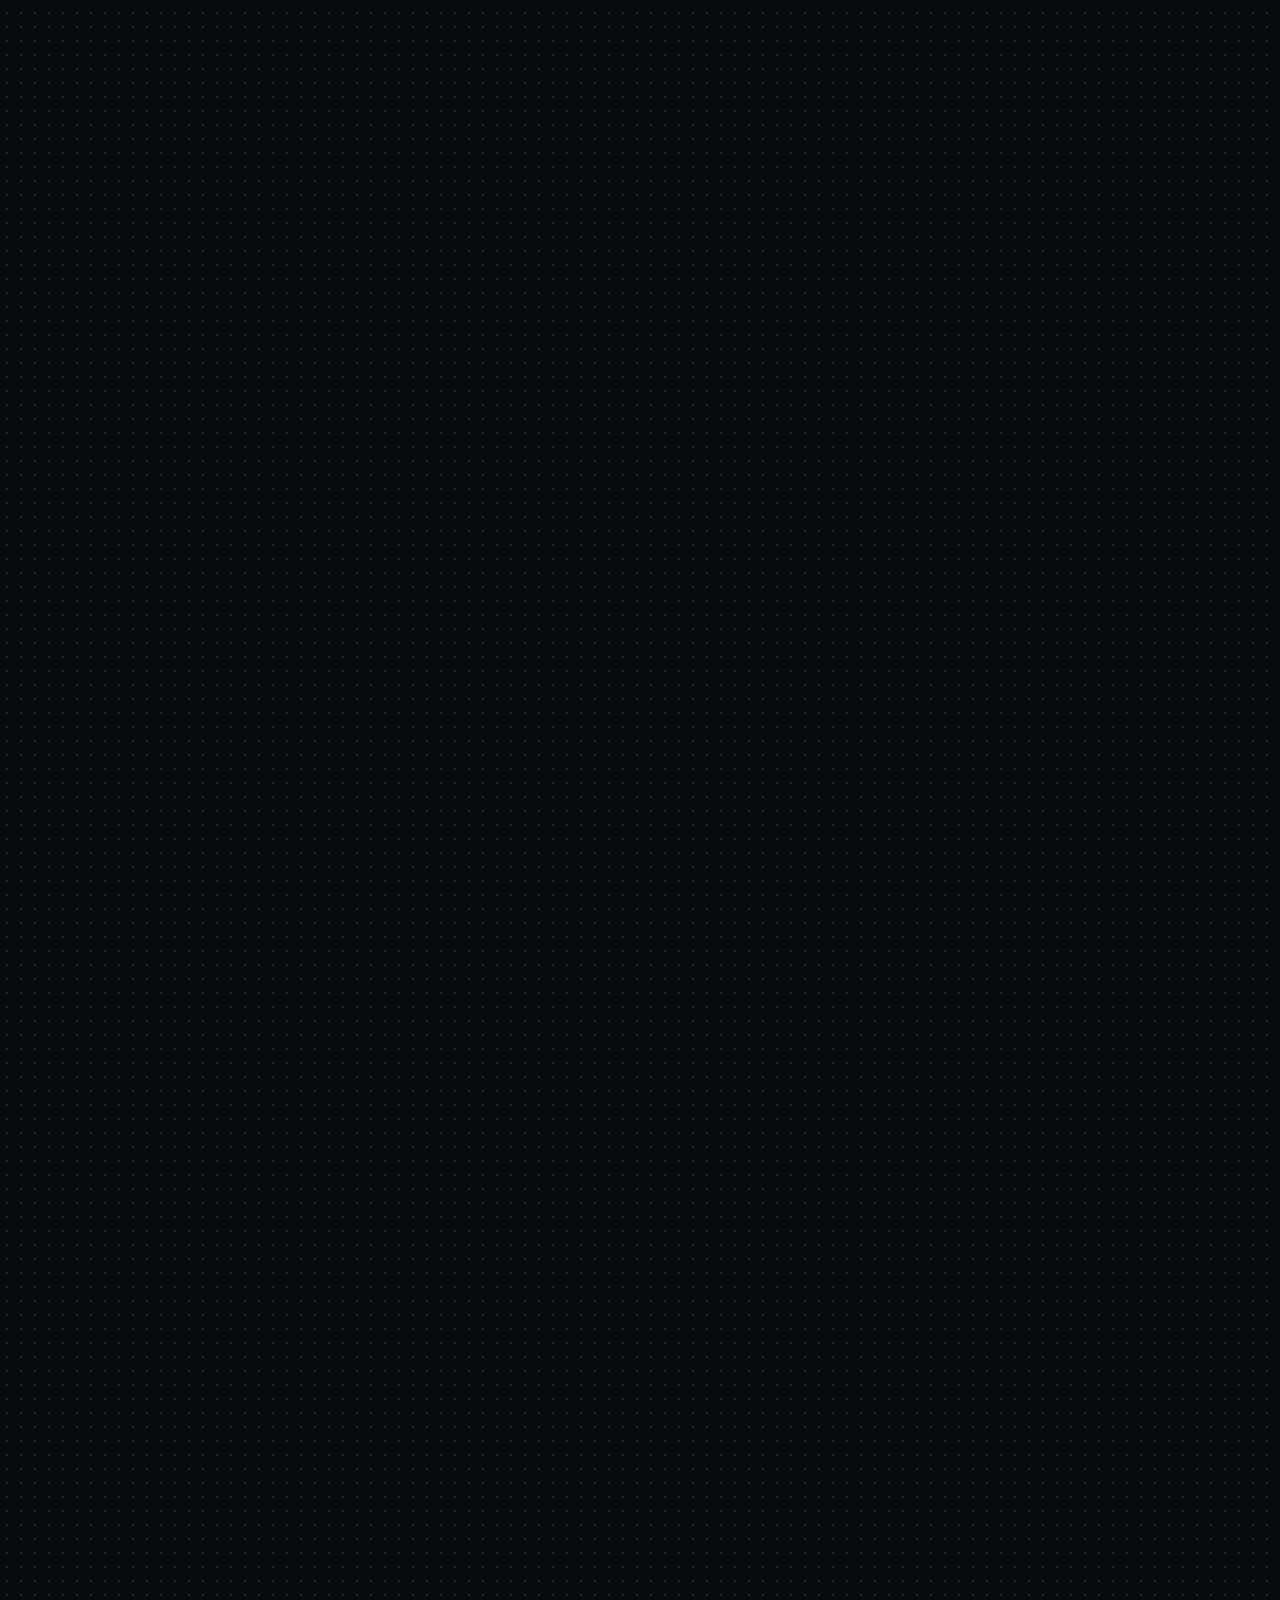
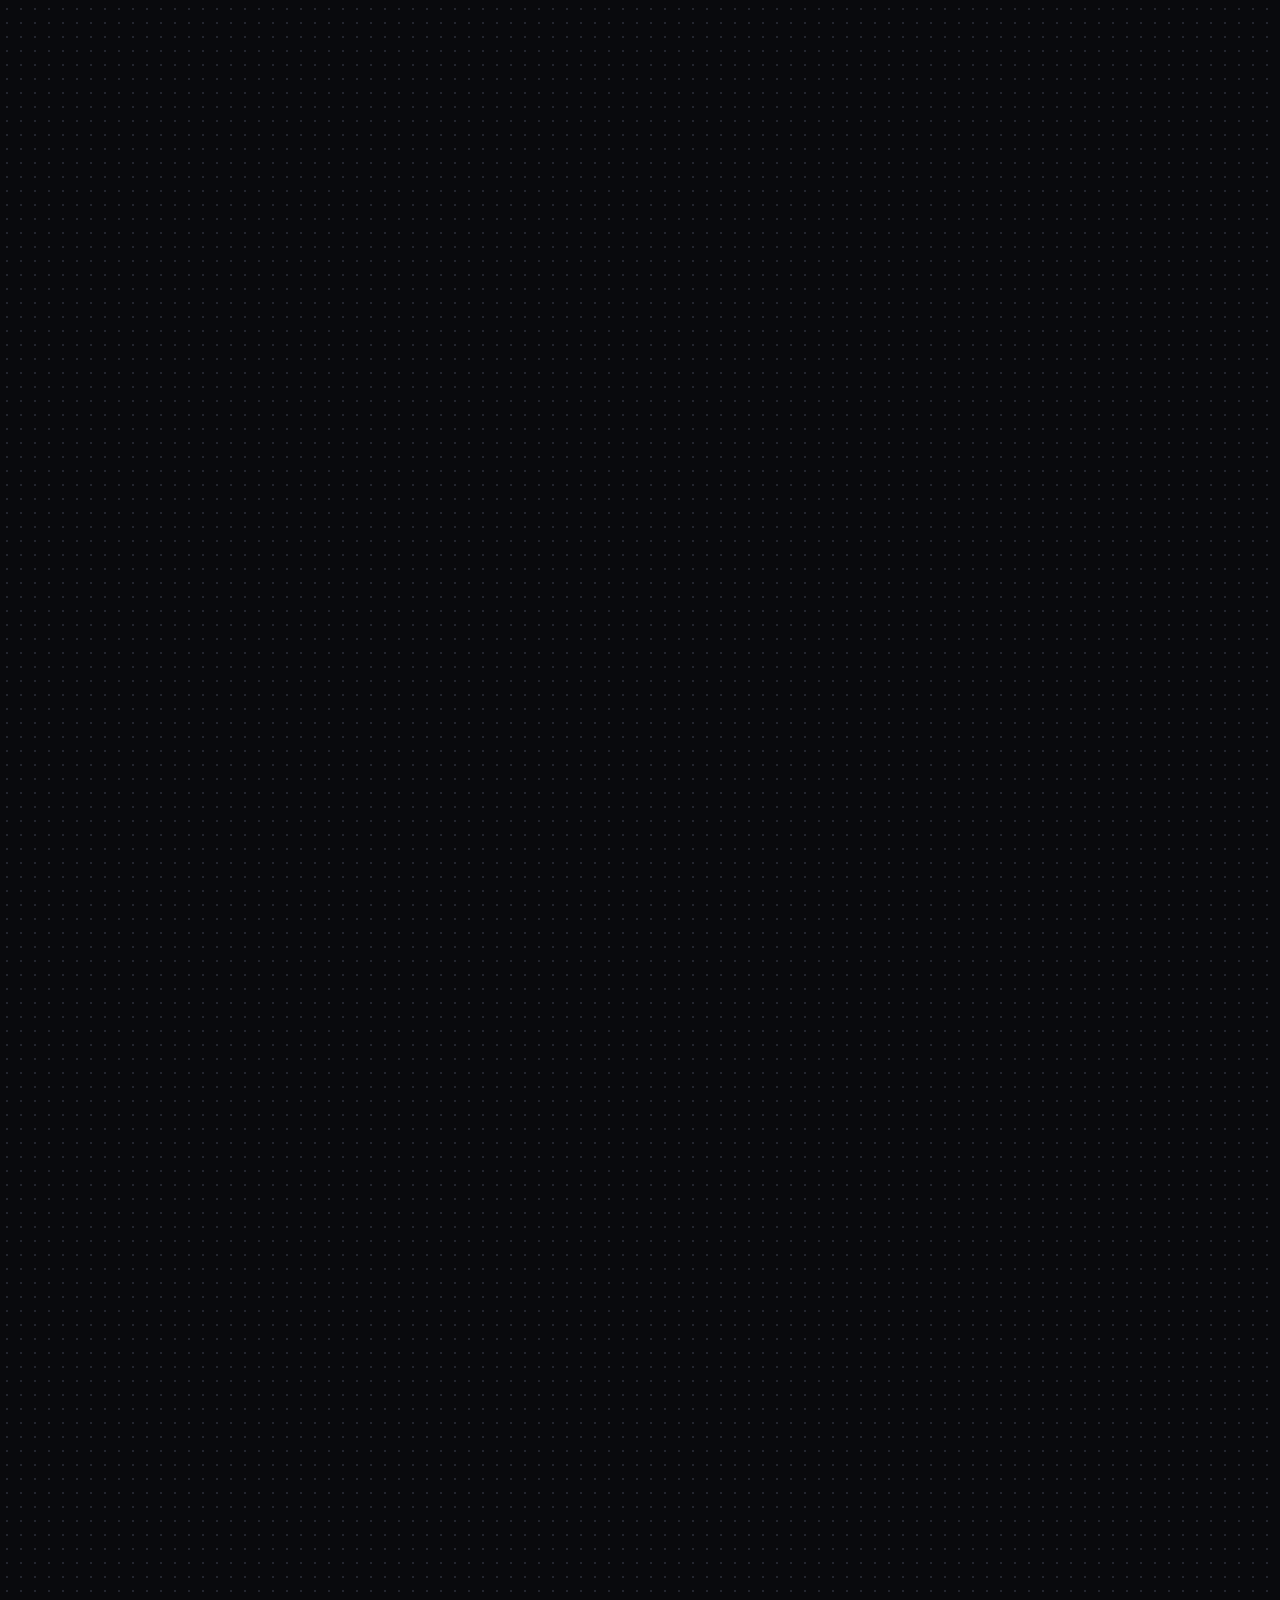
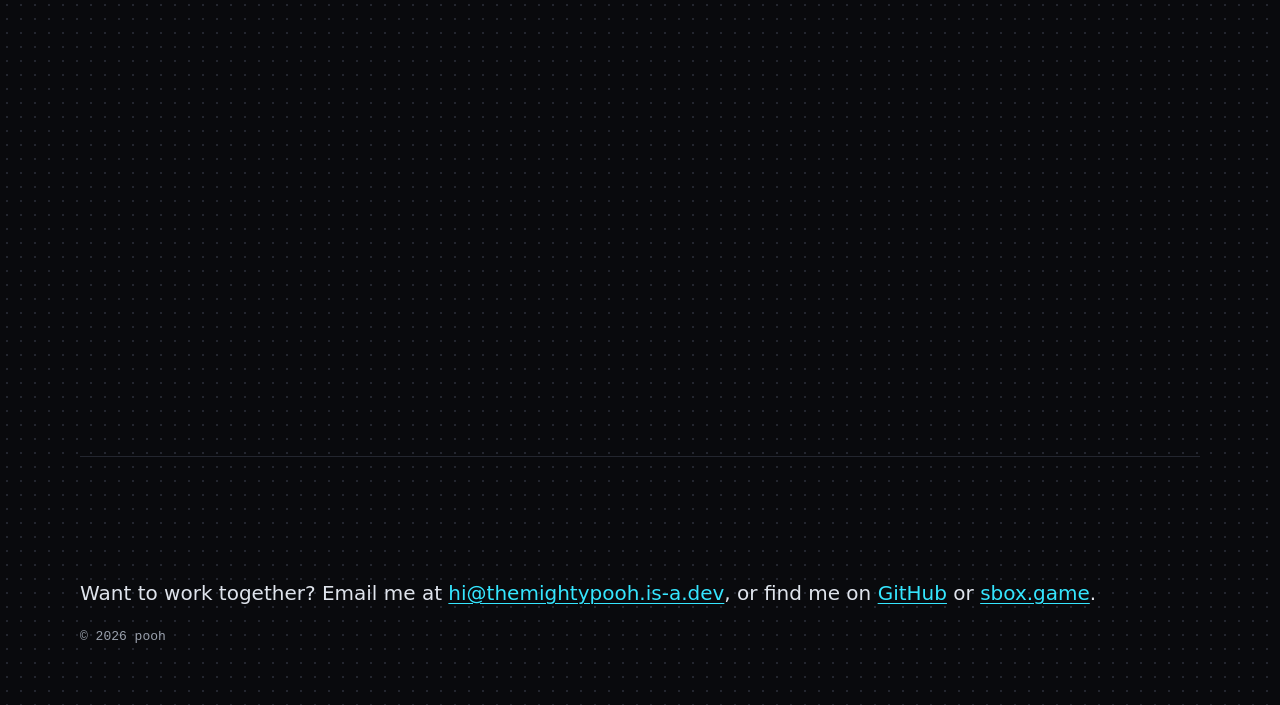
==== commit 5bd2e979: "Bump mini desktop version past a stale cached copy Co-Authored-By: Claude Opus 5.5 <noreply@anthropi" ====
--- a/index.html
+++ b/index.html
@@ -111,7 +111,7 @@
     <div class="wrap desk-foot">
       <p class="md-hint md-hint-touch">Tap the orb for the start menu and drag things around, or open it fullscreen below.</p>
       <p class="md-hint md-hint-mouse">Hover the bar, click the orb for the start menu, drag the cabinet, hourglass and counter anywhere, drag a note onto a drawer, click the hourglass. Best on a big screen.</p>
-      <p class="actions"><button class="btn" type="button" id="md-tour">Take the tour</button> <a class="btn ghost" href="phone.html?v=7">Open it on your phone</a> <a class="btn ghost" href="https://github.com/themightypooh/wavegoo">View on GitHub</a></p>
+      <p class="actions"><button class="btn" type="button" id="md-tour">Take the tour</button> <a class="btn ghost" href="phone.html?v=8">Open it on your phone</a> <a class="btn ghost" href="https://github.com/themightypooh/wavegoo">View on GitHub</a></p>
     </div>
   </section>
 
@@ -308,7 +308,7 @@
 <script src="assets-reel.js" defer></script>
 <script src="npc-brain.js" defer></script>
 <script src="mini-desktop-shaders.js?v=13" defer></script>
-<script src="mini-desktop.js?v=22" defer></script>
+<script src="mini-desktop.js?v=23" defer></script>
 <script>
 (() => { const f = document.getElementById("pn-frame"), i = document.getElementById("pn-screen"), go = document.getElementById("pn-start"); if (!f || !i) return;
   const fit = () => { i.style.transform = "scale(" + f.clientWidth / 1280 + ")"; }; new ResizeObserver(fit).observe(f); fit();
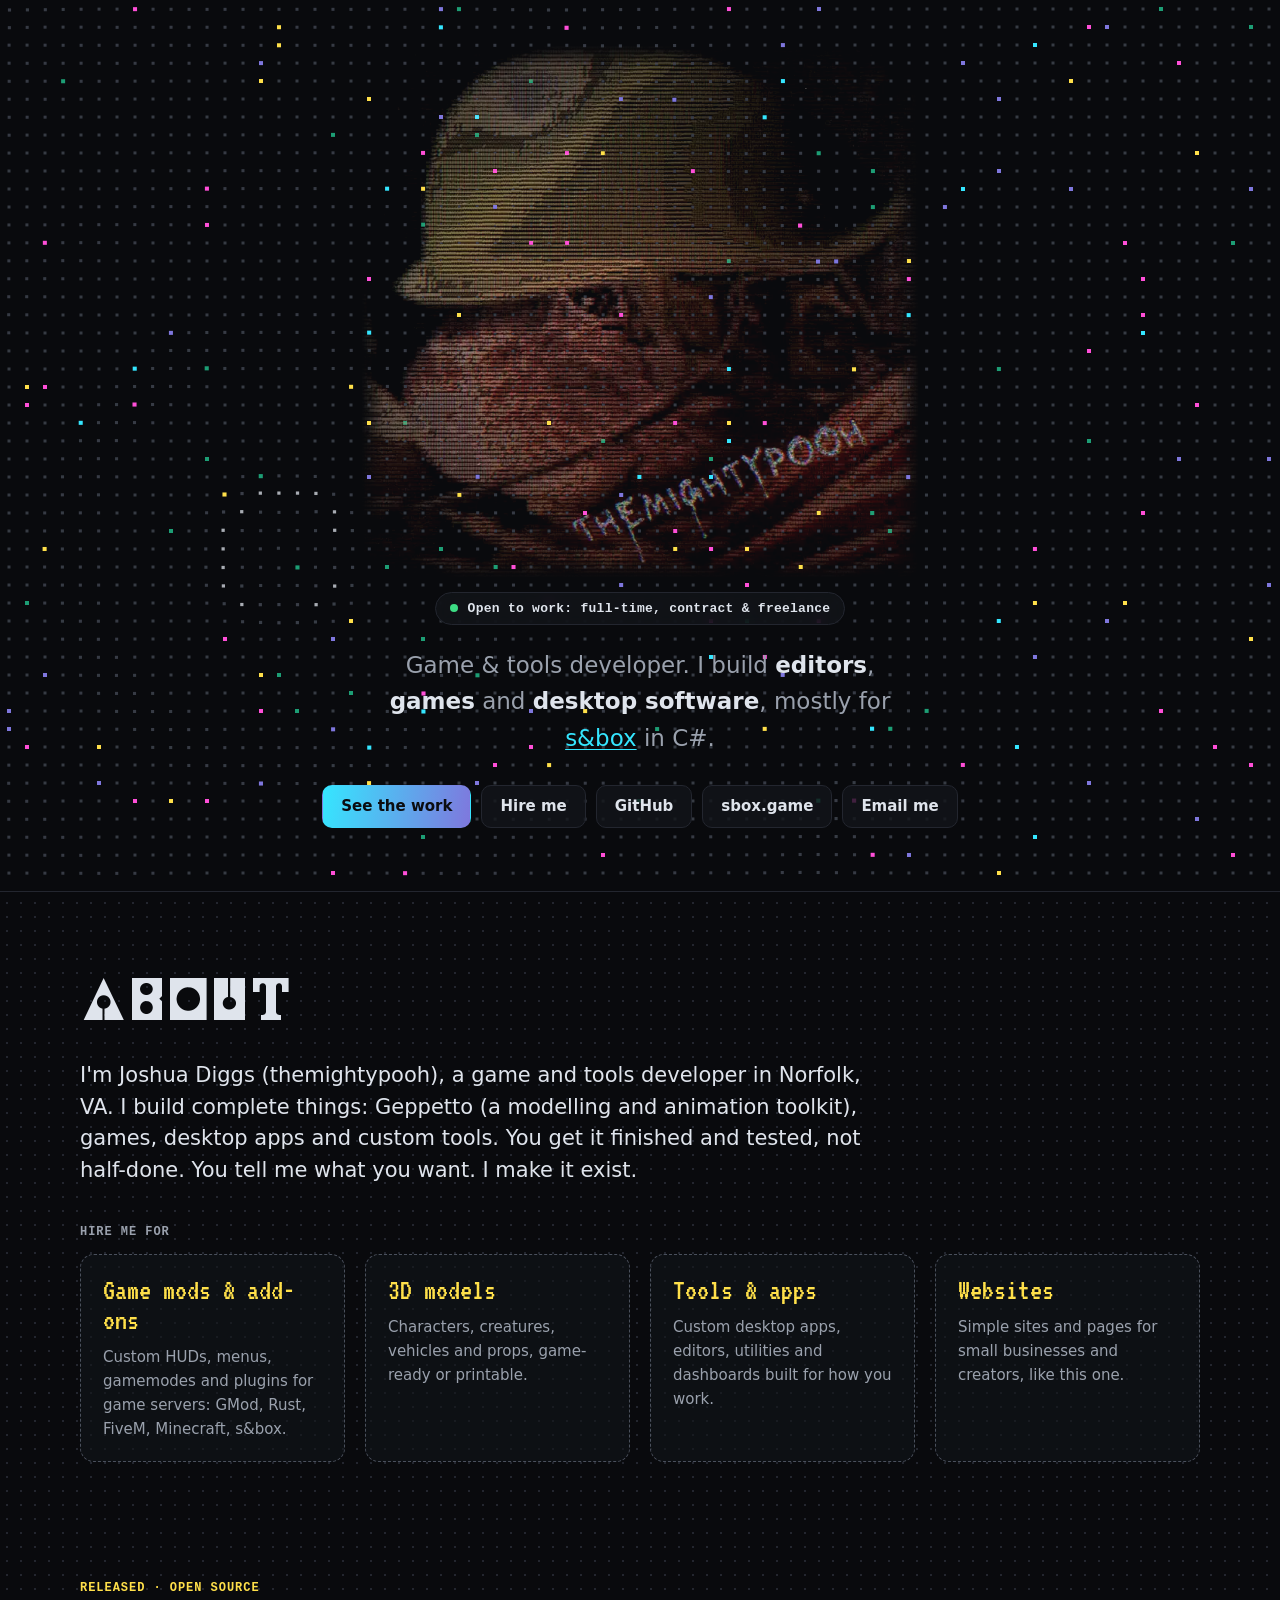
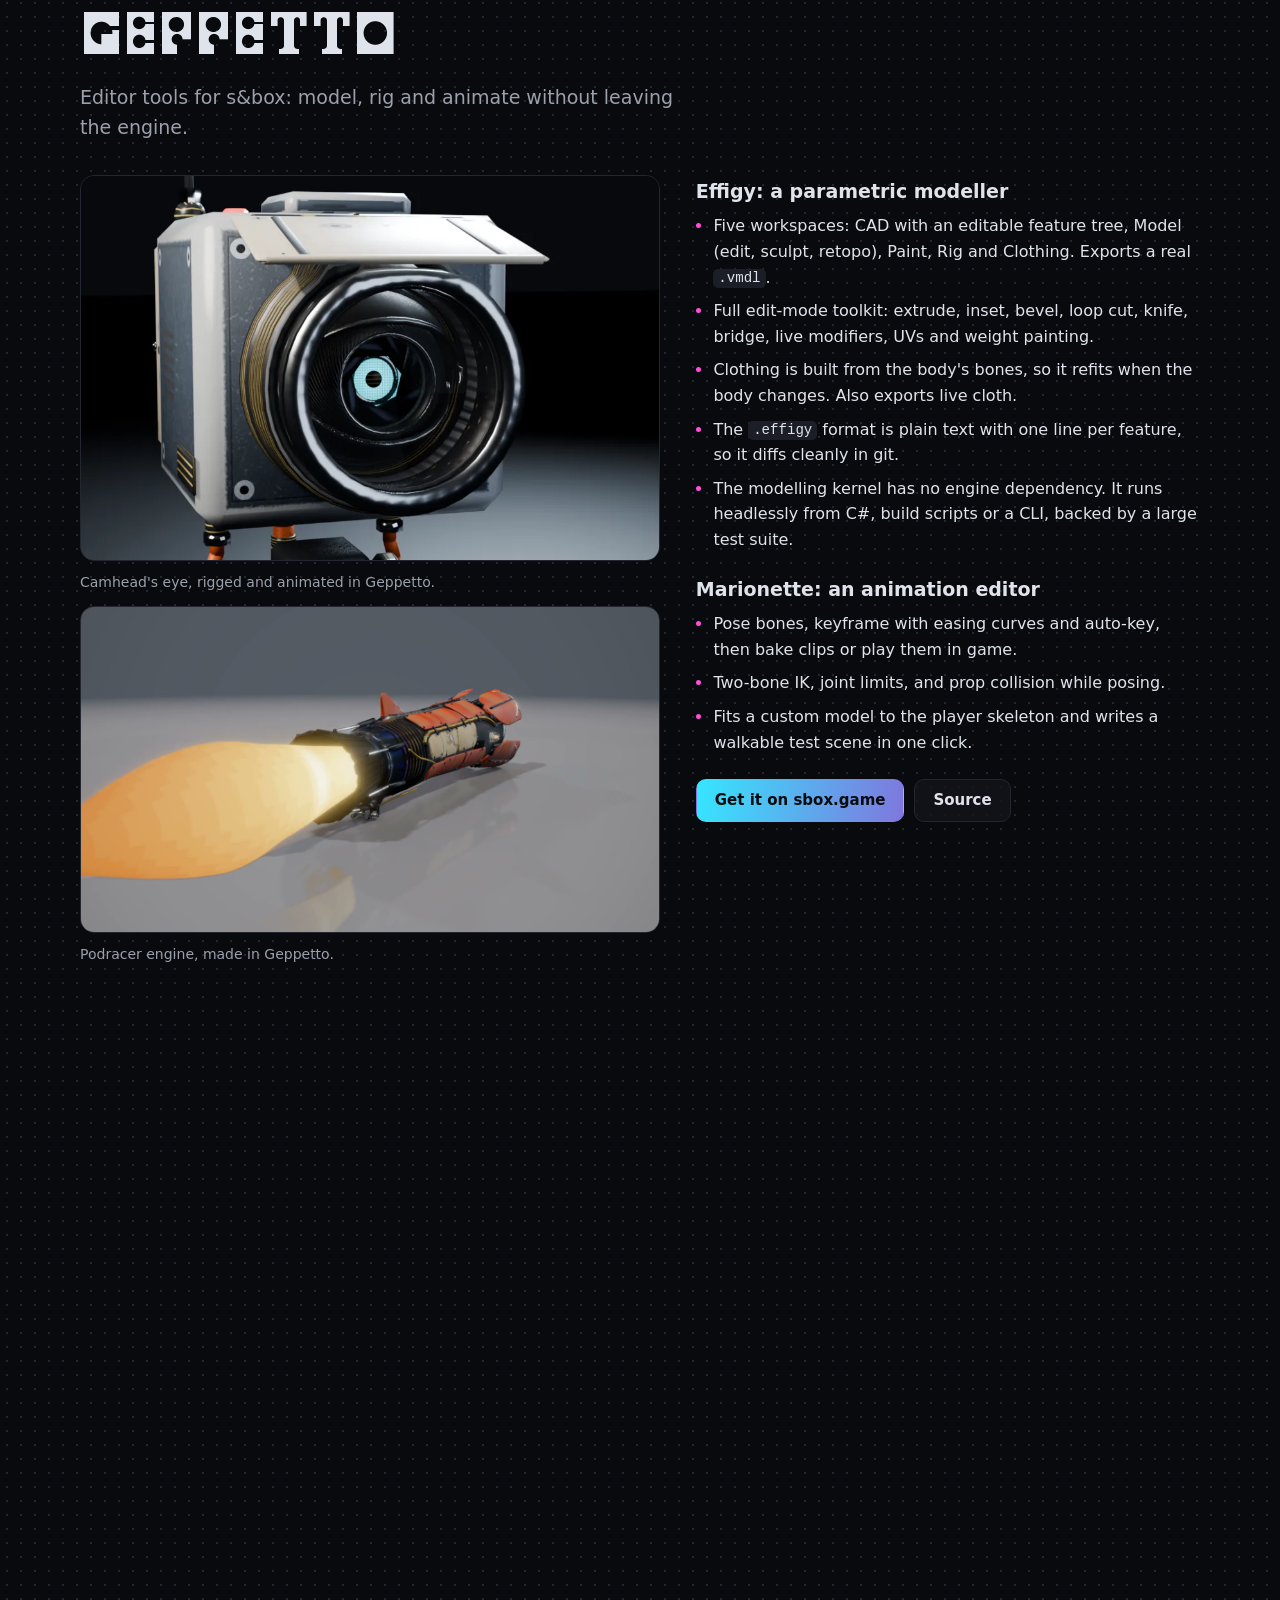
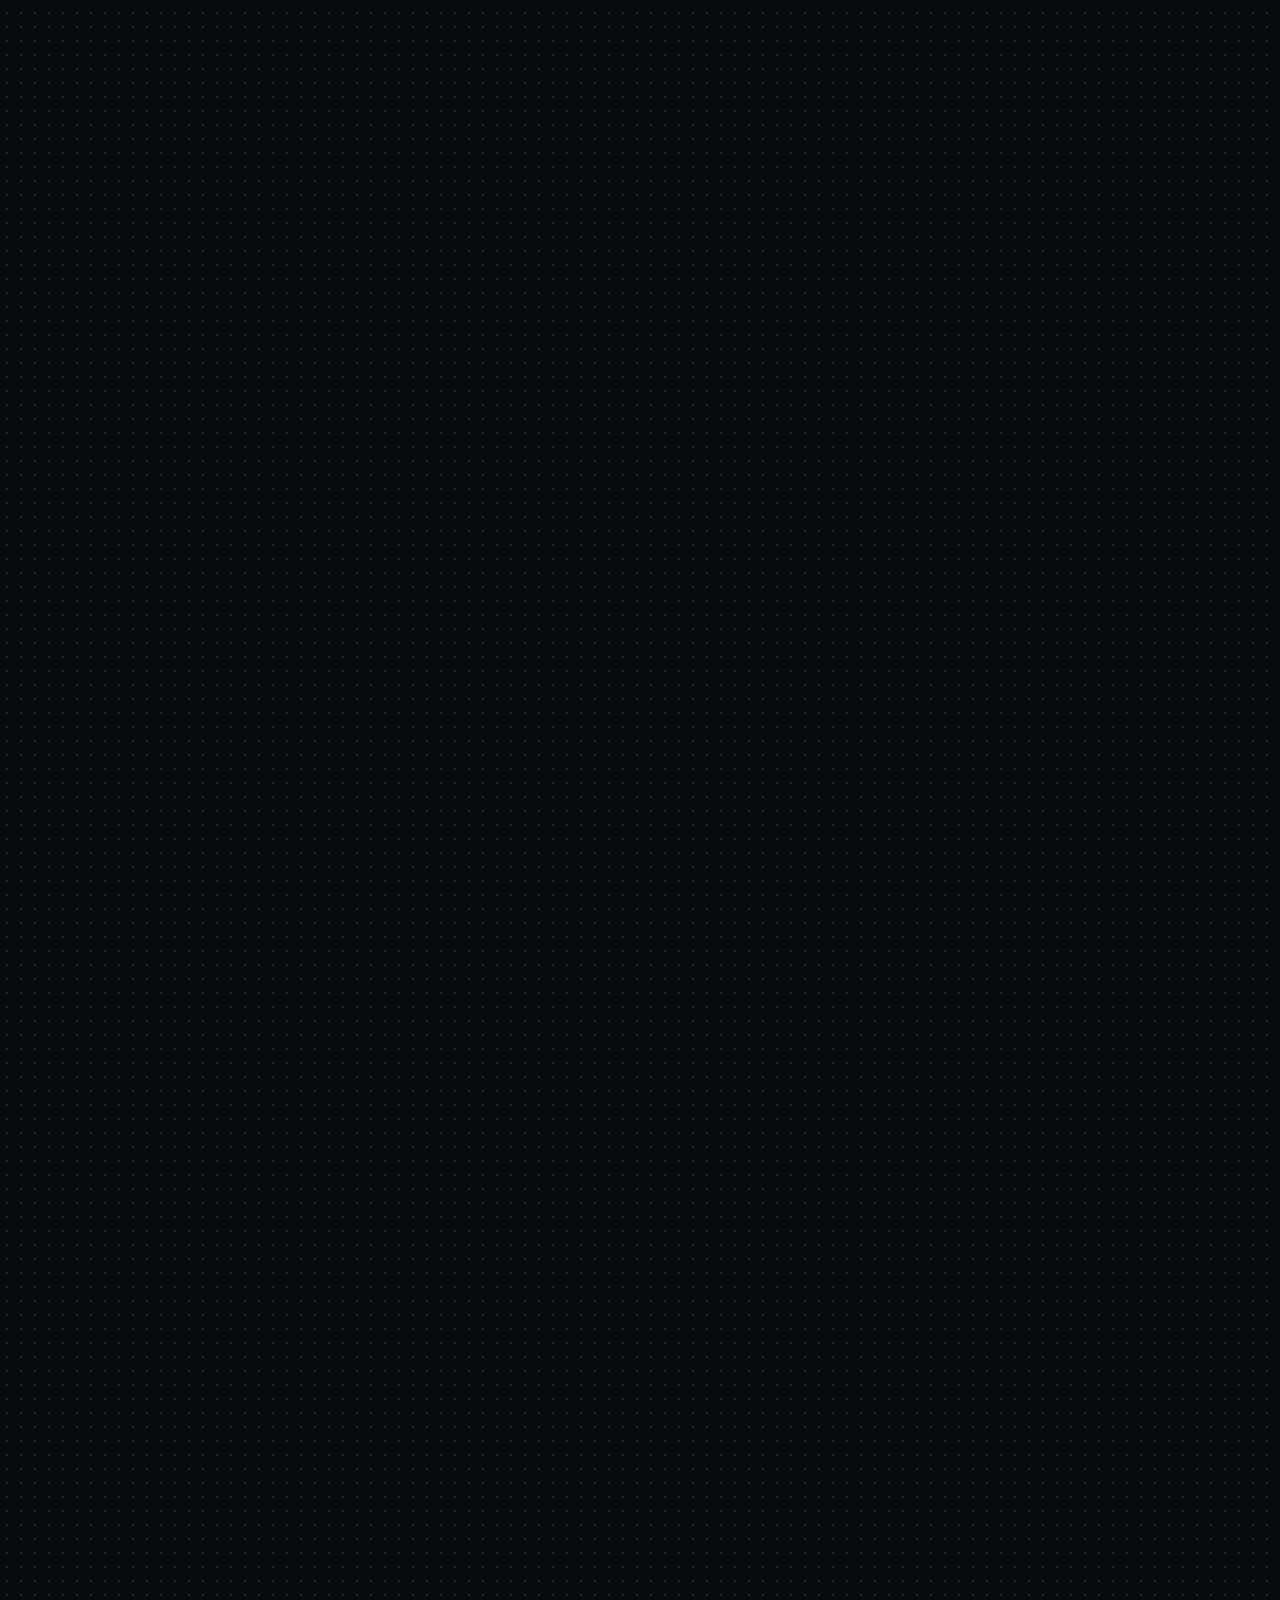
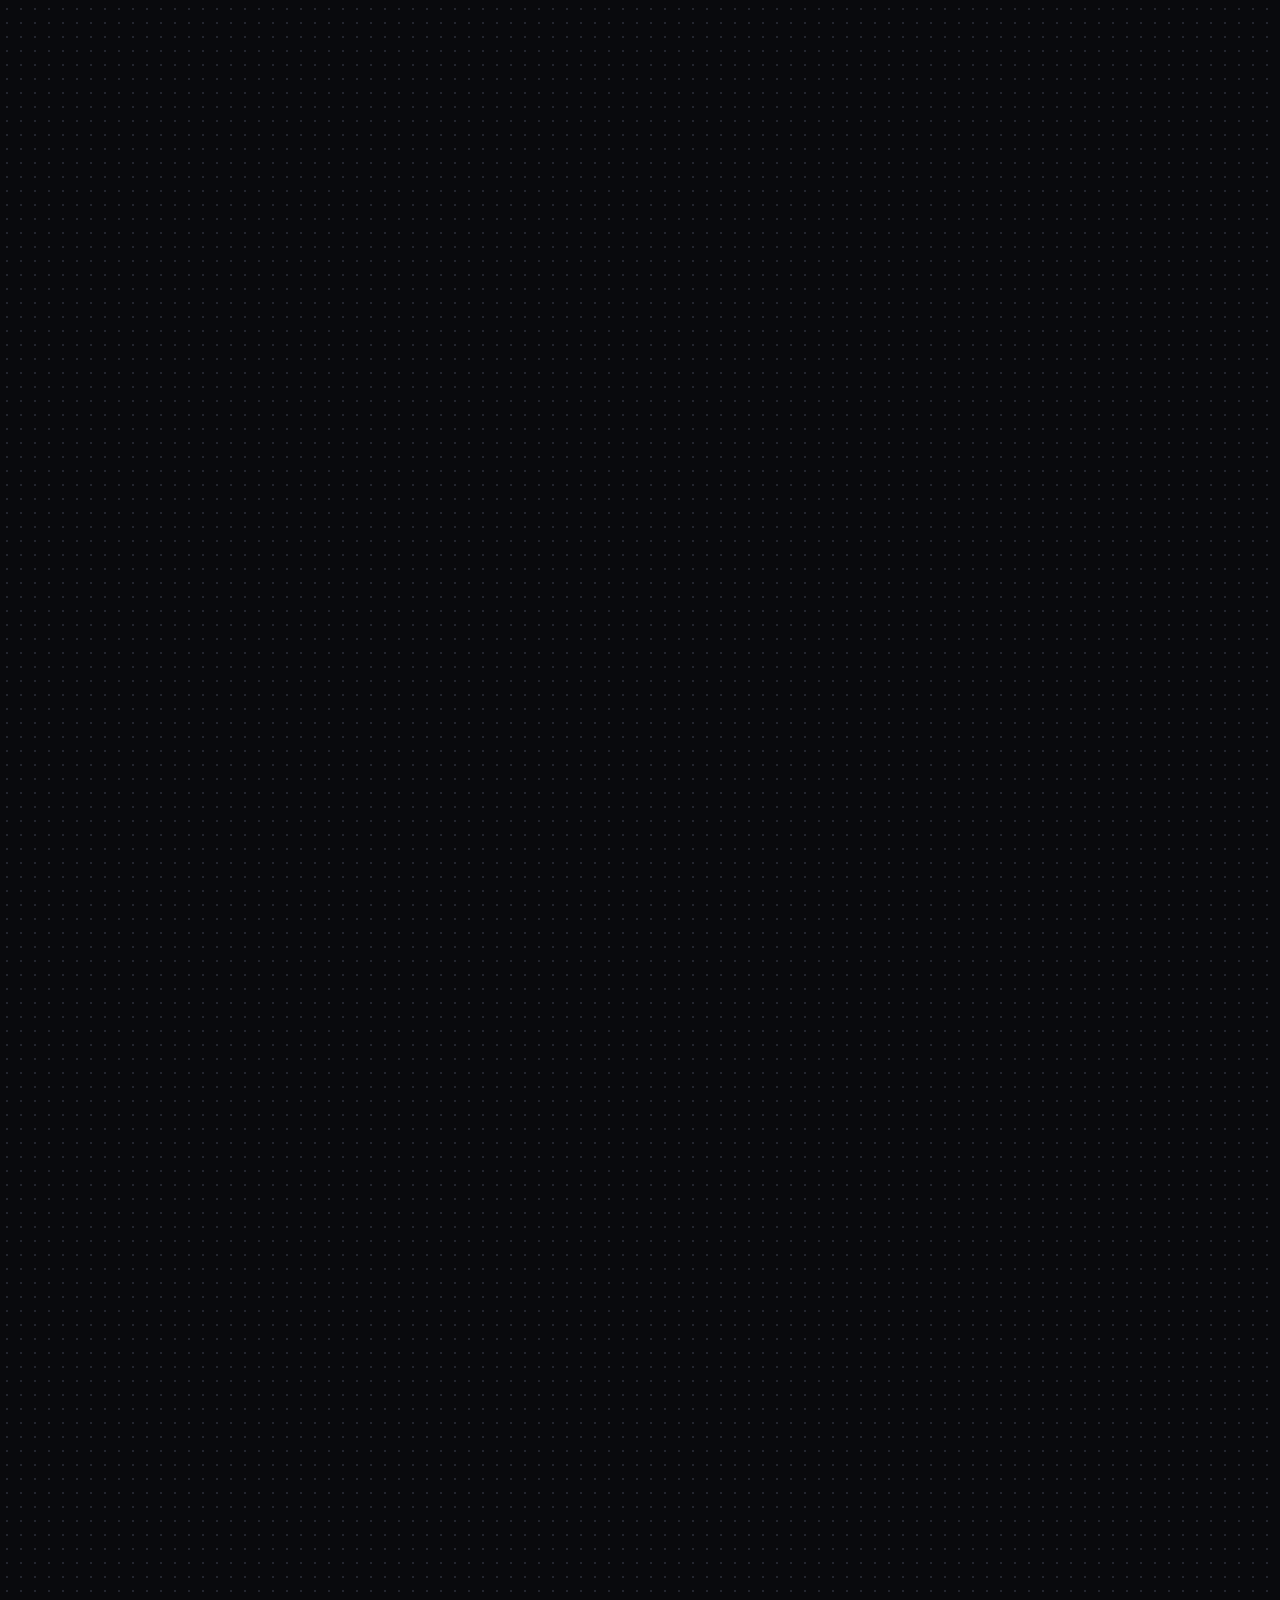
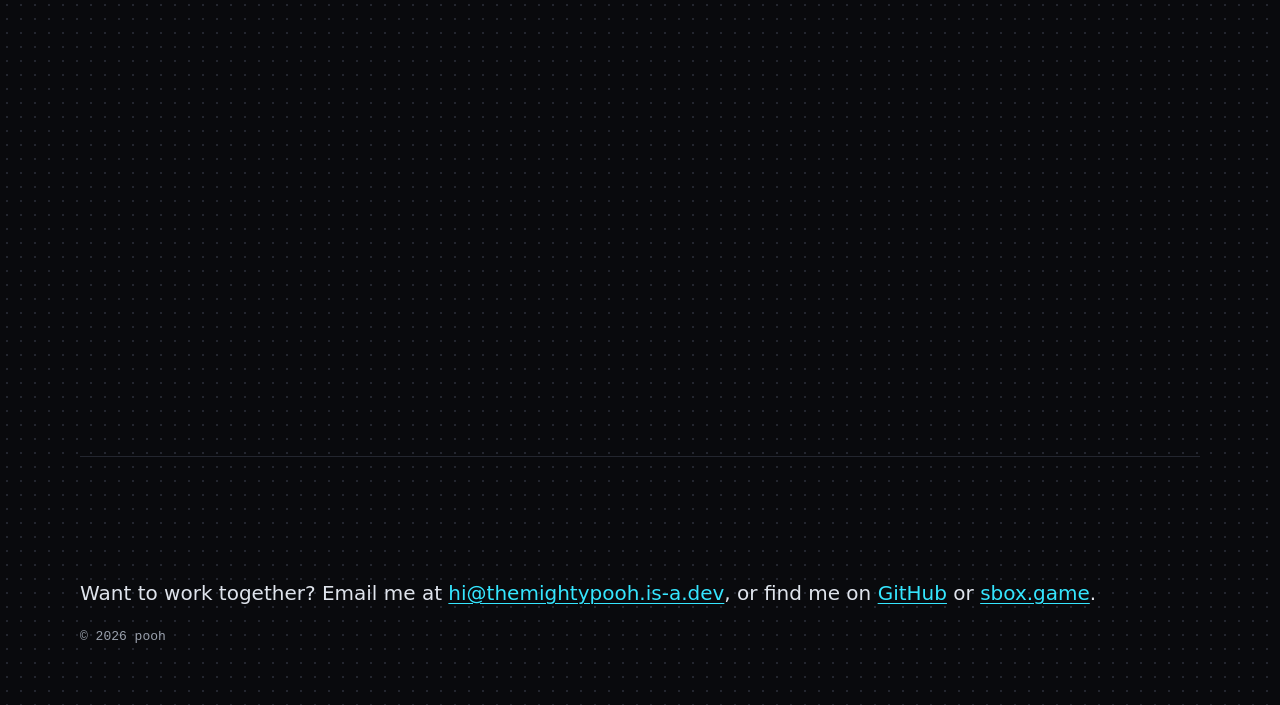
==== commit a3ba6fcc: "Tour: phones skip the taskbar step Co-Authored-By: Claude Opus 5.5 <noreply@anthropic.com>" ====
--- a/index.html
+++ b/index.html
@@ -111,7 +111,7 @@
     <div class="wrap desk-foot">
       <p class="md-hint md-hint-touch">Tap the orb for the start menu and drag things around, or open it fullscreen below.</p>
       <p class="md-hint md-hint-mouse">Hover the bar, click the orb for the start menu, drag the cabinet, hourglass and counter anywhere, drag a note onto a drawer, click the hourglass. Best on a big screen.</p>
-      <p class="actions"><button class="btn" type="button" id="md-tour">Take the tour</button> <a class="btn ghost" href="phone.html?v=8">Open it on your phone</a> <a class="btn ghost" href="https://github.com/themightypooh/wavegoo">View on GitHub</a></p>
+      <p class="actions"><button class="btn" type="button" id="md-tour">Take the tour</button> <a class="btn ghost" href="phone.html?v=9">Open it on your phone</a> <a class="btn ghost" href="https://github.com/themightypooh/wavegoo">View on GitHub</a></p>
     </div>
   </section>
 
@@ -308,7 +308,7 @@
 <script src="assets-reel.js" defer></script>
 <script src="npc-brain.js" defer></script>
 <script src="mini-desktop-shaders.js?v=13" defer></script>
-<script src="mini-desktop.js?v=23" defer></script>
+<script src="mini-desktop.js?v=24" defer></script>
 <script>
 (() => { const f = document.getElementById("pn-frame"), i = document.getElementById("pn-screen"), go = document.getElementById("pn-start"); if (!f || !i) return;
   const fit = () => { i.style.transform = "scale(" + f.clientWidth / 1280 + ")"; }; new ResizeObserver(fit).observe(f); fit();
